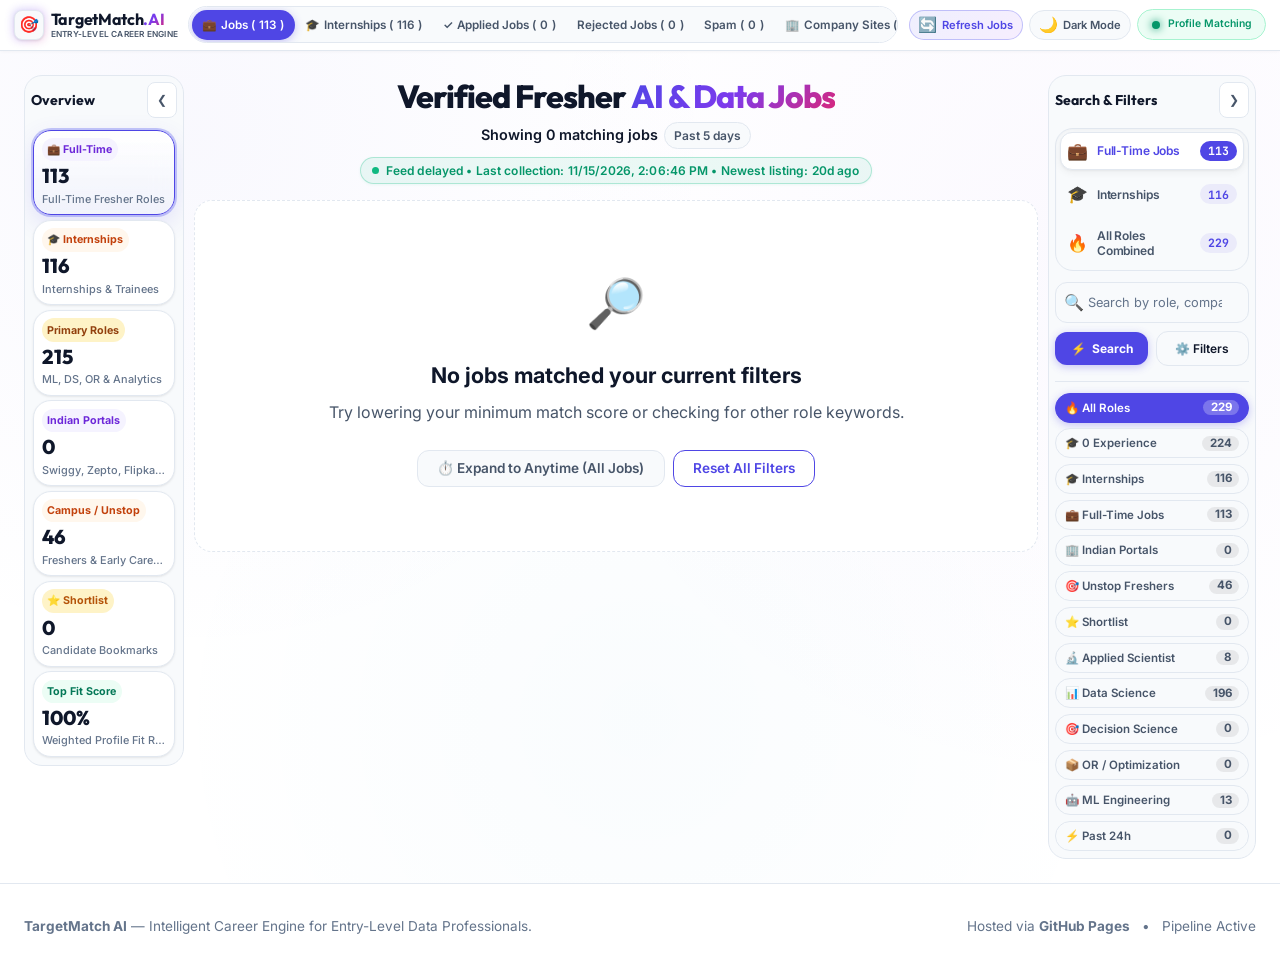
==== docs/index.html @ a5a7cb71 "fix: remove RSS search results masquerading as jobs" ====
<!DOCTYPE html>
<html lang="en">
<head>
  <meta charset="UTF-8">
  <meta name="viewport" content="width=device-width, initial-scale=1.0">
  <title>TargetMatch AI | Entry-Level Job Matching Engine</title>
  <meta name="description" content="Precision entry-level job matching and priority scoring system for Applied ML, Data Science, Decision Science, OR Optimization, and Forecasting roles.">
  <link rel="preconnect" href="https://fonts.googleapis.com">
  <link rel="preconnect" href="https://fonts.gstatic.com" crossorigin>
  <link href="https://fonts.googleapis.com/css2?family=Inter:wght@300;400;500;600;700&family=Outfit:wght@400;500;600;700;800&family=JetBrains+Mono:wght@400;500&display=swap" rel="stylesheet">
  <link rel="stylesheet" href="styles.css?v=20261105_largerheader1">
  <script>
    (function() {
      try {
        if (localStorage.getItem('targetmatch_filters_sidebar_collapsed') === 'true') {
          document.documentElement.classList.add('filters-sidebar-collapsed');
        }
        var savedTheme = localStorage.getItem('targetmatch_theme') || 'light';
        document.documentElement.setAttribute('data-theme', savedTheme);
        if (localStorage.getItem('targetmatch_sidebar_collapsed') === 'true') {
          document.documentElement.classList.add('stats-sidebar-collapsed');
        }
      } catch (e) {}
    })();
  </script>
</head>
<body>

  <!-- Navigation Bar -->
  <header class="navbar" id="navbar">
    <div class="nav-container">
      <div class="brand">
        <div class="brand-logo">
          <span class="logo-icon">🎯</span>
          <div class="logo-pulse"></div>
        </div>
        <div class="brand-text">
          <span class="brand-title">TargetMatch<span class="brand-accent">.AI</span></span>
          <span class="brand-badge">Entry-Level Career Engine</span>
        </div>
      </div>

      <nav class="nav-tabs" id="nav-tabs" aria-label="Main Navigation">
        <button class="nav-tab active" data-tab="jobs" id="tab-btn-jobs">
          <span class="tab-icon">💼</span> Jobs (<span id="nav-job-count">0</span>)
        </button>
        <button class="nav-tab" data-tab="internships" id="tab-btn-internships">
          <span class="tab-icon">🎓</span> Internships (<span id="nav-intern-count">0</span>)
        </button>
        <button class="nav-tab" data-tab="applied" id="tab-btn-applied">
          <span class="tab-icon">✓</span> Applied Jobs (<span id="nav-applied-count">0</span>)
        </button>
        <button class="nav-tab" data-tab="rejected" id="tab-btn-rejected">
          Rejected Jobs (<span id="nav-rejected-count">0</span>)
        </button>
        <button class="nav-tab" data-tab="spam" id="tab-btn-spam">
          Spam (<span id="nav-spam-count">0</span>)
        </button>
        <button class="nav-tab" data-tab="company-sites" id="tab-btn-company-sites">
          <span class="tab-icon">🏢</span> Company Sites (<span id="nav-company-sites-count">0</span>)
        </button>
        <button class="nav-tab" data-tab="strategy" id="tab-btn-strategy">
          <span class="tab-icon">🗺️</span> 9-Tier Strategy
        </button>
        <button class="nav-tab" data-tab="skills" id="tab-btn-skills">
          <span class="tab-icon">⚡</span> Skill Matrix
        </button>
        <button class="nav-tab" data-tab="tester" id="tab-btn-tester">
          <span class="tab-icon">🧪</span> Live Job Scorer
        </button>
        <button class="nav-tab" data-tab="linkedin" id="tab-btn-linkedin">
          <span class="tab-icon">📥</span> LinkedIn Post Fetcher
        </button>
        <button class="nav-tab" data-tab="channels" id="tab-btn-channels">
          <span class="tab-icon">🌐</span> Career Channels
        </button>
      </nav>

      <div class="nav-actions">
        <button class="btn-nav-refresh" id="nav-refresh-btn" title="Instantly scan all live ATS boards and published feeds right now.">
          <span class="refresh-spinner" id="nav-refresh-icon">🔄</span>
          <span id="nav-refresh-label">Refresh Jobs</span>
        </button>
        <button class="theme-toggle-btn" id="theme-toggle-btn" title="Toggle Light / Dark Background" aria-label="Toggle theme">
          <span class="theme-icon-indicator" id="theme-icon-indicator">🌙</span>
          <span class="theme-mode-text" id="theme-mode-text">Dark Mode</span>
        </button>
        <div class="system-status" title="See each job for its analysis method">
          <span class="status-dot"></span>
          <span class="status-text">Profile Matching</span>
        </div>
      </div>
    </div>
  </header>

  <!-- Main Content Container -->
  <div class="dashboard-layout" id="dashboard-layout">
    <aside class="stats-sidebar" id="stats-sidebar" aria-label="Job overview and quick filters">
      <div class="stats-sidebar-header">
        <span class="stats-sidebar-heading">Overview</span>
        <button type="button" class="stats-sidebar-toggle" id="stats-sidebar-toggle" aria-expanded="true" aria-controls="stats-grid" aria-label="Collapse overview sidebar" title="Collapse overview sidebar">
          <span class="stats-sidebar-toggle-icon" aria-hidden="true">&#10094;</span>
          <span class="stats-sidebar-toggle-text">Collapse</span>
        </button>
      </div>
      <!-- Interactive Stats Deck -->
      <div class="stats-grid interactive-stats" id="stats-grid">
        <button type="button" class="stat-card clickable active-stat" id="stat-full-jobs" data-stat-filter="full-jobs" title="Click to filter Full-Time Jobs (Internships separated)" aria-label="Click to filter Full-Time Jobs (Internships separated)">
          <div class="stat-header">
            <span class="stat-badge badge-portal">💼 Full-Time</span>
            <span class="stat-icon">💼</span>
          </div>
          <div class="stat-value" id="stat-full-jobs-val">0</div>
          <div class="stat-label">Full-Time Fresher Roles</div>
          <span class="stat-action-hint">Click to isolate</span>
        </button>

        <button type="button" class="stat-card clickable" id="stat-internships" data-stat-filter="internships" title="Click to filter Internships &amp; Traineeships" aria-label="Click to filter Internships &amp; Traineeships">
          <div class="stat-header">
            <span class="stat-badge badge-unstop">🎓 Internships</span>
            <span class="stat-icon">🎓</span>
          </div>
          <div class="stat-value" id="stat-internships-val">0</div>
          <div class="stat-label">Internships &amp; Trainees</div>
          <span class="stat-action-hint">Click to isolate</span>
        </button>

        <button type="button" class="stat-card clickable" id="stat-primary" data-stat-filter="primary" title="Click to filter by Primary Roles (Tiers 1–7)" aria-label="Click to filter by Primary Roles (Tiers 1–7)">
          <div class="stat-header">
            <span class="stat-badge badge-primary">Primary Roles</span>
            <span class="stat-icon">🥇</span>
          </div>
          <div class="stat-value" id="stat-primary-val">0</div>
          <div class="stat-label">ML, DS, OR &amp; Analytics</div>
          <span class="stat-action-hint">Click to filter</span>
        </button>

        <button type="button" class="stat-card clickable" id="stat-portals" data-stat-filter="source-company" title="Click to filter by Indian Company Direct Career Sites" aria-label="Click to filter by Indian Company Direct Career Sites">
          <div class="stat-header">
            <span class="stat-badge badge-portal">Indian Portals</span>
            <span class="stat-icon">🏢</span>
          </div>
          <div class="stat-value" id="stat-portals-val">0</div>
          <div class="stat-label">Swiggy, Zepto, Flipkart &amp; ATS</div>
          <span class="stat-action-hint">Click to filter</span>
        </button>

        <button type="button" class="stat-card clickable" id="stat-unstop" data-stat-filter="source-unstop" title="Click to filter by Unstop Campus &amp; Fresher Openings" aria-label="Click to filter by Unstop Campus &amp; Fresher Openings">
          <div class="stat-header">
            <span class="stat-badge badge-unstop">Campus / Unstop</span>
            <span class="stat-icon">🎯</span>
          </div>
          <div class="stat-value" id="stat-unstop-val">0</div>
          <div class="stat-label">Freshers &amp; Early Careers</div>
          <span class="stat-action-hint">Click to filter</span>
        </button>

        <button type="button" class="stat-card clickable" id="stat-saved" data-stat-filter="saved" title="Click to view your bookmarked job shortlist" aria-label="Click to view your bookmarked job shortlist">
          <div class="stat-header">
            <span class="stat-badge badge-saved">⭐ Shortlist</span>
            <span class="stat-icon">⭐</span>
          </div>
          <div class="stat-value" id="stat-saved-val">0</div>
          <div class="stat-label">Candidate Bookmarks</div>
          <span class="stat-action-hint">Click to view</span>
        </button>

        <button type="button" class="stat-card clickable" id="stat-score" data-stat-filter="score" title="Click to sort by Highest Match Score" aria-label="Click to sort by Highest Match Score">
          <div class="stat-header">
            <span class="stat-badge badge-highlight">Top Fit Score</span>
            <span class="stat-icon">⚡</span>
          </div>
          <div class="stat-value" id="stat-avg-score-val">0%</div>
          <div class="stat-label">Weighted Profile Fit Rate</div>
          <span class="stat-action-hint">Click to sort</span>
        </button>
      </div>
    </aside>
  <main class="main-content">

    <!-- Hero Section -->
    <section class="hero-section">
      <h1 class="hero-title">
        Verified Fresher <span class="gradient-text">AI &amp; Data Jobs</span>
      </h1>
      <div class="search-results-banner hero-results-summary" id="search-results-banner" aria-live="polite" aria-atomic="true">
        <div class="banner-headline-row">
          <h2 class="banner-headline" id="banner-headline"><span class="results-count" id="results-count">Showing 0 matching jobs</span><span id="banner-job-count" hidden>0</span></h2>
          <span class="banner-pill" id="banner-scope-pill">Past 5 days</span>
        </div>
        <p class="banner-caption" id="banner-caption" hidden></p>
      </div>
      <div class="hero-feed-status">
        <div class="auto-sync-badge results-sync-badge" title="Checks published feeds every 30 seconds. Refresh Jobs requests collection when the backend is available.">
          <span class="sync-pulse-dot live-active-pulse"></span>
          <span class="sync-badge-text">Checking feed freshness…</span>
        </div>
      </div>
    </section>

    <!-- TAB 1: Matched Jobs Board -->
    <section class="tab-content active" id="view-jobs">
      <!-- Results Info -->
      <div class="results-header">
        <div class="results-meta-left">
          <span class="active-filter-indicator" id="active-filter-indicator"></span>
        </div>

      </div>

      <!-- Jobs Grid -->
      <div class="jobs-grid" id="jobs-grid">
        <!-- Rendered via JS -->
      </div>
      
      <!-- Pagination Controls ("Many Pages") -->
      <div class="pagination-container" id="pagination-container" style="display:none;">
        <div class="pagination-info" id="pagination-info">Showing 1–8 of 24 jobs (Page 1 of 3)</div>
        <div class="pagination-buttons" id="pagination-buttons">
          <!-- Rendered via JS -->
        </div>
        <div class="pagination-size">
          <label for="page-size-select">Per page:</label>
          <select id="page-size-select">
            <option value="6">6 jobs</option>
            <option value="8">8 jobs</option>
            <option value="12">12 jobs</option>
            <option value="24" selected>24 jobs</option>
          </select>
        </div>
      </div>

      <!-- Empty State -->
      <div class="empty-state" id="empty-state" style="display:none;">
        <span class="empty-icon">🔎</span>
        <h3 id="empty-state-title">No jobs matched your current filters</h3>
        <p id="empty-state-desc">Try clearing your search query or expanding the time window.</p>
        <div class="empty-state-actions" style="display: flex; gap: 0.5rem; justify-content: center; flex-wrap: wrap; margin-top: 1rem;">
          <button class="btn btn-primary" id="empty-clear-search-btn" style="display:none;">✕ Clear Search Keyword</button>
          <button class="btn btn-secondary" id="empty-expand-freshness-btn">⏱️ Expand to Anytime (All Jobs)</button>
          <button class="btn btn-outline" id="reset-filters-btn">Reset All Filters</button>
        </div>
      </div>
    </section>

        <!-- TAB: Individual Company Sites & Direct ATS Portals -->
    <section class="tab-content" id="view-company-sites">
      <div class="section-card">
        <div class="section-header">
          <div>
            <div class="hero-badge" style="margin-bottom: 0.5rem; display: inline-flex;">
              <span>🏢 Direct ATS &amp; Company Career Sites</span>
            </div>
            <h2 class="section-title">Matching Jobs on Company Sites</h2>
            <p class="section-desc">
              Specific data, AI, research and analytics openings matching your fresher profile. Each application link opens the individual employer job listing. Only matching requisitions are shown; unavailable feeds may return no results.
            </p>
          </div>
        </div>

        <!-- Company Sites Filter & Search Bar -->
        <div class="company-sites-toolbar">
          <div class="company-search-box">
            <span class="search-icon">🔍</span>
            <input type="text" id="company-sites-search-input" placeholder="Search direct company openings by company name, role, or skills (e.g. Swiggy, Python, APM, Zepto)...">
          </div>
          <div class="company-ecosystem-chips">
            <span class="ecosystem-label">Filter Ecosystem:</span>
            <button type="button" class="company-filter-chip active" data-ecosystem="all">🌐 All Company Sites (<span id="chip-company-all-count">0</span>)</button>
            <button type="button" class="company-filter-chip" data-ecosystem="unicorns">🦄 Unicorns &amp; Consumer Tech</button>
            <button type="button" class="company-filter-chip" data-ecosystem="fintech">💳 Fintech &amp; Banking</button>
            <button type="button" class="company-filter-chip" data-ecosystem="ai">🤖 AI &amp; Deep Tech Labs</button>
            <button type="button" class="company-filter-chip" data-ecosystem="consulting">📊 Analytics &amp; Consulting</button>
          </div>
        </div>

        <!-- Live Direct Company Openings Grid -->
        <div class="company-sites-section-title">
          <h3>⚡ Live Fresher Roles on Direct Company Sites (<span id="company-sites-live-count">0</span> Active)</h3>
          <span class="section-subtitle">Employer job listings from the latest feed sync (Greenhouse, Lever, Ashby and SmartRecruiters)</span>
        </div>
        <div class="jobs-grid" id="company-sites-grid">
          <!-- Dynamically populated by renderCompanySites() in app.js -->
        </div>

      </div>
    </section>

    <section class="tab-content" id="view-applied">
      <div class="section-card">
        <div class="section-header"><div>
          <h2 class="section-title">Applied Jobs</h2>
          <p class="section-desc">Keep track of jobs you have already applied for. These roles are hidden from your available jobs and stay here even after they leave the live feed.</p>
          <p class="applied-storage-note">Saved in this browser on this device.</p>
        </div></div>
        <div class="applied-jobs-toolbar">
          <label for="applied-jobs-search">Search applied jobs</label>
          <input type="search" id="applied-jobs-search" placeholder="Job title, company or location" autocomplete="off">
          <span id="applied-jobs-count" role="status" aria-live="polite">0 applied jobs</span>
        </div>
        <div class="jobs-grid" id="applied-jobs-grid"></div>
      </div>
    </section>

    <section class="tab-content" id="view-rejected">
      <div class="section-card">
        <div class="section-header"><div>
          <h2 class="section-title">Rejected Jobs</h2>
          <p class="section-desc">Jobs you reject stay hidden from your available jobs, even after a feed refresh. Move them back anytime.</p>
          <p class="applied-storage-note">Saved in this browser on this device.</p>
        </div></div>
        <div class="applied-jobs-toolbar">
          <label for="rejected-jobs-search">Search rejected jobs</label>
          <input type="search" id="rejected-jobs-search" placeholder="Job title, company or location" autocomplete="off">
          <span id="rejected-jobs-count" role="status" aria-live="polite">0 rejected jobs</span>
        </div>
        <div class="jobs-grid" id="rejected-jobs-grid"></div>
      </div>
    </section>

    <section class="tab-content" id="view-spam">
      <div class="section-card">
        <div class="section-header"><div>
          <h2 class="section-title">Spam</h2>
          <p class="section-desc">Flagged jobs stay here for 24 hours, then are removed automatically. They remain blocked from your feed unless you restore them before then.</p>
          <p class="applied-storage-note">Saved only in this browser on this device; this does not report the job to its publisher.</p>
        </div></div>
        <div class="applied-jobs-toolbar">
          <label for="spam-jobs-search">Search spam jobs</label>
          <input type="search" id="spam-jobs-search" placeholder="Job title, company or location" autocomplete="off">
          <span id="spam-jobs-count" role="status" aria-live="polite">0 flagged jobs</span>
        </div>
        <div class="jobs-grid" id="spam-jobs-grid"></div>
      </div>
    </section>

    <!-- TAB 2: 9-Tier Strategy & Role Mapping -->
    <section class="tab-content" id="view-strategy">
      <div class="section-card">
        <div class="section-header">
          <div>
            <h2 class="section-title">9-Tier Role Mapping & Application Strategy</h2>
            <p class="section-desc">Your curated career strategy for targeting entry-level positions across high-impact data domains.</p>
          </div>
        </div>

        <div class="strategy-table-container">
          <table class="strategy-table">
            <thead>
              <tr>
                <th>Tier</th>
                <th>Priority</th>
                <th>Role Category</th>
                <th>Target Roles (Entry-Level)</th>
                <th>Core Competencies</th>
                <th>Weight</th>
              </tr>
            </thead>
            <tbody id="strategy-table-body">
              <!-- Dynamically Populated -->
            </tbody>
          </table>
        </div>

        <div class="strategy-guidelines">
          <div class="guideline-card">
            <span class="guideline-icon">🛡️</span>
            <h4>Strict Fresher (0–1 Yr) Gate</h4>
            <p>Titles containing <code>senior</code>, <code>staff</code>, <code>lead</code>, <code>director</code>, <code>principal</code>, or requiring &ge;2 years experience are rejected immediately.</p>
          </div>
          <div class="guideline-card">
            <span class="guideline-icon">🌐</span>
            <h4>Multi-Platform Postings</h4>
            <p>Ingests and verifies fresher job postings directly from LinkedIn, Naukri, Indeed, and top-tier direct ATS platforms.</p>
          </div>
          <div class="guideline-card">
            <span class="guideline-icon">🎯</span>
            <h4>Composite Scoring Formula</h4>
            <p><code>Final Score = 40% Skills + 35% Role Priority + 15% Entry Seniority + 10% Location + Fresher Bonus</code></p>
          </div>
          <div class="guideline-card">
            <span class="guideline-icon">📍</span>
            <h4>Location Preference</h4>
            <p>Prioritizes India tech hubs (Bangalore, Hyderabad, Gurgaon, Pune, Kolkata, Mumbai) and Remote India positions.</p>
          </div>
        </div>
      </div>
    </section>

    <!-- TAB 3: Skill Matrix Inspector -->
    <section class="tab-content" id="view-skills">
      <div class="section-card">
        <div class="section-header">
          <div>
            <h2 class="section-title">Candidate Skill Matrix & Proficiency Weights</h2>
            <p class="section-desc">Profile skills and weights defined in <code>profile.json</code> used to calculate job alignment.</p>
          </div>
        </div>

        <div class="skills-category-grid" id="skills-category-grid">
          <!-- Dynamically Populated from profile.json -->
        </div>
      </div>
    </section>

    <!-- TAB 4: Live Job Scorer / Tester -->
    <section class="tab-content" id="view-tester">
      <div class="section-card">
        <div class="section-header">
          <div>
            <h2 class="section-title">Interactive Job Match Simulator</h2>
            <p class="section-desc">Paste any job title, role category, and skills to test the client-side scoring engine in real time.</p>
          </div>
        </div>

        <div class="tester-layout">
          <form class="tester-form" id="tester-form">
            <div class="form-row">
              <div class="form-group">
                <label for="test-title">Job Title <span class="req">*</span></label>
                <input type="text" id="test-title" placeholder="e.g. Junior Applied Scientist" required>
              </div>
              <div class="form-group">
                <label for="test-company">Company</label>
                <input type="text" id="test-company" placeholder="e.g. Innovate AI" value="Innovate AI">
              </div>
            </div>

            <div class="form-row">
              <div class="form-group">
                <label for="test-category">Role Category</label>
                <select id="test-category">
                  <option value="Applied Scientist / ML Research">Tier 1: Applied Scientist / ML Research (Primary)</option>
                  <option value="Data Science">Tier 2: Data Science (Primary)</option>
                  <option value="Decision Science">Tier 3: Decision Science (Primary)</option>
                  <option value="OR / Optimization">Tier 4: OR / Optimization (Primary)</option>
                  <option value="Product">Tier 5: Product (Management) (Primary)</option>
                  <option value="Strategy / Programs">Tier 6: Strategy (Management) (Primary)</option>
                  <option value="Forecasting">Tier 7: Forecasting (Primary)</option>
                  <option value="ML Engineering">Tier 8: ML Engineering (Secondary)</option>
                  <option value="Data Engineering Adjacent">Tier 9: Data Engineering Adjacent (Optional)</option>
                  <option value="Software Engineering">Other: Software Engineering (Out of scope)</option>
                </select>
              </div>

              <div class="form-group">
                <label for="test-seniority">Seniority / Level</label>
                <select id="test-seniority">
                  <option value="junior">Junior (Entry-Level)</option>
                  <option value="fresher">Fresher / Graduate</option>
                  <option value="intern">Intern / Internship</option>
                  <option value="associate">Associate</option>
                  <option value="mid">Mid-Level</option>
                  <option value="senior">Senior (Exclusion Test)</option>
                  <option value="lead">Lead / Staff (Exclusion Test)</option>
                </select>
              </div>
            </div>

            <div class="form-row">
              <div class="form-group">
                <label for="test-exp">Years of Experience Required</label>
                <input type="number" id="test-exp" value="0" min="0" max="10">
              </div>
              <div class="form-group">
                <label for="test-location">Location</label>
                <input type="text" id="test-location" value="Bangalore" placeholder="e.g. Bangalore, Hyderabad, Remote">
              </div>
            </div>

            <div class="form-group">
              <label for="test-skills">Required Skills (Comma separated)</label>
              <input type="text" id="test-skills" value="python, pytorch, machine_learning, deep_learning" placeholder="e.g. python, sql, linear_programming, forecasting">
              <span class="form-hint">Tip: Use skill aliases like machine_learning, linear_programming, time_series, sql, ab_testing</span>
            </div>

            <div class="form-actions">
              <button type="submit" class="btn btn-primary" id="btn-run-test">
                <span>⚡ Run Live Evaluation</span>
              </button>
              <button type="button" class="btn btn-secondary" id="btn-load-preset">
                <span>🔄 Load Sample Presets</span>
              </button>
            </div>
          </form>

          <!-- Evaluation Result Card -->
          <div class="tester-result-panel" id="tester-result-panel">
            <div class="result-placeholder" id="result-placeholder">
              <span class="placeholder-icon">📊</span>
              <h4>Evaluation Ready</h4>
              <p>Fill out the form and click "Run Live Evaluation" to preview matching score, tier classification, and rejection triggers.</p>
            </div>

            <div class="result-card" id="result-card" style="display:none;">
              <div class="result-header">
                <span class="result-status-pill" id="result-status-pill">ACCEPTED</span>
                <span class="result-tier-badge" id="result-tier-badge">🥇 Tier 1</span>
              </div>
              <div class="result-score-block">
                <div class="score-circle">
                  <span class="score-num" id="result-score-num">0%</span>
                  <span class="score-tag">Match Score</span>
                </div>
                <div class="score-breakdown">
                  <div class="breakdown-item">
                    <span>Role Fit Weight:</span>
                    <strong id="result-role-weight">-</strong>
                  </div>
                  <div class="breakdown-item">
                    <span>Skill Match Rate:</span>
                    <strong id="result-skill-rate">-</strong>
                  </div>
                  <div class="breakdown-item">
                    <span>Seniority Filter:</span>
                    <strong id="result-seniority-status">Passed</strong>
                  </div>
                </div>
              </div>
              <div class="result-details" id="result-details">
                <!-- Injected via JS -->
              </div>
            </div>
          </div>
        </div>
      </div>
    </section>

    <!-- TAB 5: LinkedIn Post Fetcher & Evaluator -->
    <section class="tab-content" id="view-linkedin">
      <div class="section-card">
        <div class="section-header">
          <div>
            <div class="hero-badge" style="margin-bottom: 0.5rem; display: inline-flex;">
              <span>👤 Individual Post Harvester</span>
            </div>
            <h2 class="section-title">Fetch Jobs Posted by Individuals in Public Messages</h2>
            <p class="section-desc">
              Directly fetch, parse, and evaluate informal hiring announcements published by individuals (hiring managers, founders, tech leads) in public LinkedIn feed messages.
              Checks strict fresher seniority gates (&le; 1 year exp), calculates multi-tier match score, and generates a personalized cold recruiter outreach pitch.
            </p>
          </div>
        </div>

        <!-- 1. Direct Public Post URL Fetcher Banner -->
        <div class="url-fetcher-banner">
          <div class="url-fetcher-header">
            <span class="url-fetcher-icon">🌐</span>
            <div>
              <h3 class="url-fetcher-title">Fetch Directly from Public LinkedIn Post URL</h3>
              <p class="url-fetcher-desc">
                Paste the web address of any public LinkedIn post or feed update. The engine automatically fetches and extracts the message content, hiring manager, company, and contact email.
              </p>
            </div>
          </div>
          <div class="url-fetcher-input-row">
            <input type="url" id="linkedin-fetch-url-input" placeholder="e.g. Paste any live LinkedIn post URL or search link (or paste message text below)..." class="fetch-input">
            <button type="button" class="btn btn-primary" id="btn-fetch-post-url">
              <span id="fetch-btn-label">⚡ Fetch & Parse Public Post</span>
            </button>
          </div>
          <div class="url-fetcher-hints">
            <span class="hint-label">Supported Links:</span>
            <code>linkedin.com/posts/...</code>
            <code>linkedin.com/search/results/content/...</code>
            <code>linkedin.com/feed/update/...</code>
            <code>linkedin.com/pulse/...</code>
            <div style="margin-top:0.4rem; color:var(--text-muted); font-size:0.78rem;">
              💡 <strong>Pro-Tip to avoid "Invalid post link" 404s:</strong> LinkedIn throws 404s on expired activity IDs or deleted posts. Click any <strong>Live Public Search Chip</strong> below to open active individual posts from the past 24 hours, or paste the message text directly into the form!
            </div>
          </div>
        </div>

        <!-- 2. Live Public Search Discovery Bar -->
        <div class="live-search-discovery-box">
          <div class="discovery-header">
            <span class="discovery-icon">🔍</span>
            <div>
              <strong>Discover Live Public Posts by Individuals (Past 24 Hours):</strong>
              <span class="discovery-sub">Click any pre-filtered Boolean query below to view real-time hiring posts from individuals directly on LinkedIn:</span>
            </div>
          </div>
          <div class="discovery-chips">
            <a href="https://www.linkedin.com/search/results/content/?keywords=%22hiring%22%20(%22data%20scientist%22%20OR%20%22data%20science%22)%20(%22fresher%22%20OR%20%220-1%22)%20(Bangalore%20OR%20Bengaluru)&origin=GLOBAL_SEARCH_HEADER&sortBy=%22date_posted%22" target="_blank" rel="noopener noreferrer" class="discovery-chip">
              <span>📊 Fresher Data Science Posts ↗</span>
            </a>
            <a href="https://www.linkedin.com/search/results/content/?keywords=%22hiring%22%20(%22associate%20product%20manager%22%20OR%20%22APM%22)%20(%22fresher%22%20OR%20%220-1%22)%20(Bangalore%20OR%20Bengaluru)&origin=GLOBAL_SEARCH_HEADER&sortBy=%22date_posted%22" target="_blank" rel="noopener noreferrer" class="discovery-chip">
              <span>🚀 APM / Product Fresher Posts ↗</span>
            </a>
            <a href="https://www.linkedin.com/search/results/content/?keywords=%22hiring%22%20(%22operations%20research%22%20OR%20%22optimization%22)%20(%22trainee%22%20OR%20%22fresher%22)&origin=GLOBAL_SEARCH_HEADER&sortBy=%22date_posted%22" target="_blank" rel="noopener noreferrer" class="discovery-chip">
              <span>⚙️ OR & Optimization Posts ↗</span>
            </a>
            <a href="https://www.linkedin.com/search/results/content/?keywords=%22hiring%22%20(%22applied%20scientist%22%20OR%20%22applied%20ml%22)%20(%22intern%22%20OR%20%22fresher%22)&origin=GLOBAL_SEARCH_HEADER&sortBy=%22date_posted%22" target="_blank" rel="noopener noreferrer" class="discovery-chip">
              <span>🤖 Applied ML Research Posts ↗</span>
            </a>
            <a href="https://www.linkedin.com/search/results/content/?keywords=%22hiring%22%20(%22forecasting%22%20OR%20%22time%20series%22)%20(%22analyst%22%20OR%20%22fresher%22)&origin=GLOBAL_SEARCH_HEADER&sortBy=%22date_posted%22" target="_blank" rel="noopener noreferrer" class="discovery-chip">
              <span>📈 Demand Forecasting Posts ↗</span>
            </a>
            <a href="https://www.linkedin.com/search/results/content/?keywords=%22hiring%22%20(%22decision%20scientist%22%20OR%20%22decision%20science%22)%20(%22fresher%22%20OR%20%22associate%22)&origin=GLOBAL_SEARCH_HEADER&sortBy=%22date_posted%22" target="_blank" rel="noopener noreferrer" class="discovery-chip">
              <span>🎯 Decision Science Posts ↗</span>
            </a>
          </div>
        </div>

        <!-- 3. Sample Presets Toolbar -->
        <div class="presets-container">
          <span class="presets-label">⚡ Load Individual Public Posts (1-Click Presets):</span>
          <div class="presets-buttons">
            <button type="button" class="preset-btn" data-preset="swiggy">🍕 Swiggy APM (Priya Sharma)</button>
            <button type="button" class="preset-btn" data-preset="flipkart">🛒 Flipkart ML (Dr. Sumanth Rao)</button>
            <button type="button" class="preset-btn" data-preset="razorpay">💳 Razorpay BizOps (Arjun Mehta)</button>
            <button type="button" class="preset-btn" data-preset="phonepe">📱 PhonePe DS (Ananya Sen)</button>
            <button type="button" class="preset-btn" data-preset="ifi">🎬 IFI Data Scientist (17h ago)</button>
            <button type="button" class="preset-btn" data-preset="groww">📈 Groww APM (Aakash Gupta)</button>
            <button type="button" class="preset-btn" data-preset="cred">💎 CRED Decision Science (Tanvi Agarwal)</button>
            <button type="button" class="preset-btn" data-preset="delhivery">📦 Delhivery OR (Kunal Singhal)</button>
            <button type="button" class="preset-btn" data-preset="zepto">⚡ Zepto Forecasting (Rohan Deshmukh)</button>
            <button type="button" class="preset-btn" data-preset="meesho">🛍️ Meesho DS (Vikramaditya Iyer)</button>
            <button type="button" class="preset-btn" data-preset="inmobi">🎯 InMobi Optimization (Neha Bansal)</button>
            <button type="button" class="preset-btn" data-preset="postman">🚀 Postman ML Engineer (Rajesh Menon)</button>
            <button type="button" class="preset-btn" data-preset="sarvam">🤖 Sarvam AI ML (Vivek Raghavan)</button>
          </div>
        </div>

        <div class="linkedin-fetcher-layout">
          <!-- Left: Input Form -->
          <div class="fetcher-card-box">
            <h3 class="panel-subtitle">📝 Raw LinkedIn Post Details</h3>
            
            <div class="form-group" style="margin-bottom: 1rem;">
              <label for="linkedin-post-input">Post Content / Text <span class="req">*</span></label>
              <textarea id="linkedin-post-input" rows="8" placeholder="Paste full LinkedIn post text here (e.g. 'We are hiring an Associate Product Manager at Swiggy in Bengaluru. Freshers welcome with SQL & analytics. Shoot a DM or email apm-hiring@swiggy.in...')..."></textarea>
            </div>

            <div class="form-row">
              <div class="form-group">
                <label for="linkedin-author-input">Post Author / Hiring Manager</label>
                <input type="text" id="linkedin-author-input" placeholder="e.g. Priya Sharma (Principal PM @ Swiggy)">
              </div>
              <div class="form-group">
                <label for="linkedin-url-input">LinkedIn Post URL</label>
                <input type="url" id="linkedin-url-input" placeholder="https://www.linkedin.com/posts/...">
              </div>
            </div>

            <div class="fetcher-actions">
              <button class="btn btn-primary" id="linkedin-parse-btn">
                <span>⚡ Parse & Evaluate Post</span>
              </button>
              <button class="btn btn-secondary" id="linkedin-clear-btn">
                <span>✕ Clear</span>
              </button>
            </div>
          </div>

          <!-- Right: Evaluation & Cold Pitch Panel -->
          <div class="fetcher-card-box evaluation-box" id="linkedin-eval-card">
            <div id="linkedin-eval-empty" class="eval-empty-state">
              <div class="eval-empty-icon">🎯</div>
              <h4>No Post Evaluated Yet</h4>
              <p>Paste a LinkedIn post or click one of the presets above, then click <strong>"Parse & Evaluate Post"</strong> to extract seniority, skills, tier match, and generate cold recruiter outreach message.</p>
            </div>

            <div id="linkedin-eval-result" style="display: none;">
              <div class="eval-header">
                <div>
                  <span class="job-tier-badge" id="eval-tier-badge">🥇 Tier 1 • Applied Scientist / ML</span>
                  <h3 class="eval-title" id="eval-job-title">Role Title</h3>
                  <div class="job-company-loc" style="margin-top: 0.25rem;">
                    <span class="job-company" id="eval-company">Company</span>
                    <span>•</span>
                    <span class="job-location" id="eval-location">📍 Location</span>
                  </div>
                </div>
                <div class="score-badge-circle" id="eval-score-circle">
                  <span class="score-badge-val" id="eval-score-val">95%</span>
                  <span class="score-badge-label">FIT</span>
                </div>
              </div>

              <!-- Metadata pills -->
              <div class="eval-meta-grid">
                <div class="eval-meta-item">
                  <span class="eval-meta-label">Seniority / Gate:</span>
                  <span class="eval-meta-val" id="eval-fresher-status">✓ Fresher (0-1 Yr) Eligible</span>
                </div>
                <div class="eval-meta-item">
                  <span class="eval-meta-label">Category:</span>
                  <span class="eval-meta-val" id="eval-category">-</span>
                </div>
                <div class="eval-meta-item">
                  <span class="eval-meta-label">Priority:</span>
                  <span class="eval-meta-val" id="eval-priority">Primary</span>
                </div>
                <div class="eval-meta-item">
                  <span class="eval-meta-label">Recruiter Contact:</span>
                  <span class="eval-meta-val" id="eval-contact">-</span>
                </div>
              </div>

              <div class="eval-skills-block">
                <div class="eval-skills-label">Extracted Skills (Matched):</div>
                <div class="skills-tags" id="eval-skills-tags"></div>
              </div>

              <div class="eval-skills-block" id="eval-skills-gaps-block" style="margin-top:0.6rem;">
                <div class="eval-skills-label" style="color:#b45309;">⚡ Semantic Skill Gaps:</div>
                <div class="skills-tags" id="eval-skills-gaps-tags"></div>
              </div>

              <div class="gap-bridge-box" id="eval-gap-bridge-box" style="margin-top:0.75rem; display:none;">
                <strong class="gap-box-title">🛠️ Actionable 1–2 Day Bridge Project:</strong>
                <p id="eval-gap-bridge-text" class="gap-box-desc"></p>
              </div>

              <div class="outreach-box-container">
                <div class="outreach-box-header">
                  <span class="outreach-title">💬 Generated Cold Outreach Pitch (LinkedIn DM / InMail)</span>
                  <button class="btn btn-outline btn-sm" id="linkedin-copy-dm-btn">
                    <span>📋 Copy Pitch</span>
                  </button>
                </div>
                <textarea id="eval-outreach-text" class="outreach-textarea" rows="5"></textarea>
              </div>

              <div class="eval-actions">
                <button class="btn btn-primary" id="linkedin-save-job-btn">
                  <span>📥 Save to My Matched Jobs</span>
                </button>
                <a href="#" target="_blank" rel="noopener noreferrer" class="btn btn-secondary" id="eval-view-post-link">
                  <span>💬 View Original Post ↗</span>
                </a>
              </div>
            </div>
          </div>
        </div>

        <!-- Curated Live Feed Section -->
        <div class="curated-feed-section">
          <div class="curated-feed-header">
            <div>
              <h3 class="section-title" style="font-size: 1.25rem;">Curated LinkedIn Feed Hiring Posts</h3>
              <p class="section-desc">Hand-verified informal hiring posts from top tech teams across Bengaluru, Gurgaon, and Hyderabad.</p>
            </div>
            <span class="badge-live-feed">⚡ Verified Fresh within 24h</span>
          </div>

          <div class="curated-feed-grid" id="curated-feed-grid">
            <!-- Injected via JS -->
          </div>
        </div>
      </div>
    </section>

  
    <!-- TAB 6: Multi-Platform Career Channels & Live Job Launchers -->
    <section class="tab-content" id="view-channels">
      <div class="section-card">
        <div class="section-header">
          <div>
            <div class="hero-badge" style="margin-bottom: 0.5rem; display: inline-flex;">
              <span>🌐 Multi-Platform Discovery Engine</span>
            </div>
            <h2 class="section-title">Job Search Channels &amp; Direct Career Portals</h2>
            <p class="section-desc">
              Directly query, browse, and launch live 0-year / pure fresher job searches across all premier Indian, startup, internship, data-specific, and remote career platforms.
            </p>
          </div>
        </div>

        <!-- Interactive Channel Query Customizer -->
        <div class="channel-query-deck">
          <div class="channel-query-header">
            <span class="channel-query-icon">⚡</span>
            <div>
              <strong>Target Role Query Launcher:</strong>
              <span class="channel-query-sub">Customize the role or company to update all 25+ platform launch links below simultaneously:</span>
            </div>
          </div>
          <div class="channel-query-inputs">
            <div class="channel-input-box">
              <label for="channel-role-input">Target Role Title:</label>
              <input type="text" id="channel-role-input" value="Data Scientist" placeholder="e.g. Applied Scientist, Data Scientist, Decision Scientist, APM...">
            </div>
            <div class="channel-input-box">
              <label for="channel-company-input">Target Company (Optional):</label>
              <input type="text" id="channel-company-input" placeholder="e.g. Swiggy, Razorpay, Flipkart, Fractal...">
            </div>
            <div class="channel-role-presets">
              <span class="preset-title">Quick Roles:</span>
              <button type="button" class="channel-preset-chip active" data-role="Data Scientist">📊 Data Scientist</button>
              <button type="button" class="channel-preset-chip" data-role="Applied Scientist">🔬 Applied Scientist</button>
              <button type="button" class="channel-preset-chip" data-role="Decision Scientist">🎯 Decision Scientist</button>
              <button type="button" class="channel-preset-chip" data-role="Operations Research">📦 OR / Optimization</button>
              <button type="button" class="channel-preset-chip" data-role="Associate Product Manager">🚀 APM</button>
              <button type="button" class="channel-preset-chip" data-role="Machine Learning Engineer">🤖 ML Engineer</button>
            </div>
          </div>
        </div>

        <!-- Categorized Channels Grid -->
        <div class="channels-grid">

          <!-- 1. General (India) -->
          <div class="channel-category-card">
            <div class="channel-cat-header">
              <span class="channel-cat-icon">🇮🇳</span>
              <div>
                <h3 class="channel-cat-title">General (India)</h3>
                <p class="channel-cat-desc">Top high-volume career networks across Indian tech hubs (Bengaluru, Hyderabad, Gurgaon, Pune, Mumbai).</p>
              </div>
            </div>
            <div class="channel-links-grid" id="cat-general-india">
              <a href="https://www.linkedin.com/jobs/search/?keywords=Data+Scientist&location=India&f_TPR=r86400&f_E=1%2C2" target="_blank" rel="noopener noreferrer" class="channel-chip" data-platform="linkedin">
                <span class="chip-brand">💼 LinkedIn India</span>
                <span class="chip-tag">Past 24h • 0-1 Yr</span>
              </a>
              <a href="https://www.naukri.com/data-scientist-jobs-in-india?experience=0" target="_blank" rel="noopener noreferrer" class="channel-chip" data-platform="naukri">
                <span class="chip-brand">🔷 Naukri</span>
                <span class="chip-tag">0 Years • Freshers</span>
              </a>
              <a href="https://in.indeed.com/jobs?q=Data+Scientist&l=India&fromage=1&explvl=entry_level" target="_blank" rel="noopener noreferrer" class="channel-chip" data-platform="indeed">
                <span class="chip-brand">🎯 Indeed India</span>
                <span class="chip-tag">Entry Level</span>
              </a>
              <a href="https://www.foundit.in/srp/results?query=Data+Scientist&locations=India&experience=0" target="_blank" rel="noopener noreferrer" class="channel-chip" data-platform="foundit">
                <span class="chip-brand">⚡ Foundit (ex-Monster)</span>
                <span class="chip-tag">0 Yrs Exp</span>
              </a>
              <a href="https://www.glassdoor.co.in/Job/india-data-scientist-jobs-SRCH_IL.0,5_IN115.htm?fromAge=1&seniorityType=entrylevel" target="_blank" rel="noopener noreferrer" class="channel-chip" data-platform="glassdoor">
                <span class="chip-brand">🚪 Glassdoor India</span>
                <span class="chip-tag">Verified Fresh</span>
              </a>
              <a href="https://www.shine.com/job-search/data-scientist-jobs-in-india?experience=0" target="_blank" rel="noopener noreferrer" class="channel-chip" data-platform="shine">
                <span class="chip-brand">✨ Shine</span>
                <span class="chip-tag">Freshers</span>
              </a>
              <a href="https://www.timesjobs.com/candidate/job-search.html?searchType=personalizedSearch&from=submit&txtKeywords=Data+Scientist&cboWorkExp1=0" target="_blank" rel="noopener noreferrer" class="channel-chip" data-platform="timesjobs">
                <span class="chip-brand">📰 TimesJobs</span>
                <span class="chip-tag">0 Yrs</span>
              </a>
            </div>
          </div>

          <!-- 2. Tech / Startup -->
          <div class="channel-category-card">
            <div class="channel-cat-header">
              <span class="channel-cat-icon">🚀</span>
              <div>
                <h3 class="channel-cat-title">Tech / Startup</h3>
                <p class="channel-cat-desc">Venture-backed startups, high-growth tech teams, and product engineering hubs.</p>
              </div>
            </div>
            <div class="channel-links-grid" id="cat-tech-startup">
              <a href="https://wellfound.com/jobs?role=Data+Scientist&location=India" target="_blank" rel="noopener noreferrer" class="channel-chip" data-platform="wellfound">
                <span class="chip-brand">✌️ Wellfound (AngelList)</span>
                <span class="chip-tag">Startups</span>
              </a>
              <a href="https://www.instahyre.com/jobs-search?search=Data+Scientist&experience=0" target="_blank" rel="noopener noreferrer" class="channel-chip" data-platform="instahyre">
                <span class="chip-brand">⚡ Instahyre</span>
                <span class="chip-tag">Top Tech</span>
              </a>
              <a href="https://cutshort.io/jobs?query=Data+Scientist&experience=0" target="_blank" rel="noopener noreferrer" class="channel-chip" data-platform="cutshort">
                <span class="chip-brand">✂️ Cutshort</span>
                <span class="chip-tag">0-1 Yr</span>
              </a>
              <a href="https://www.hirist.tech/search?keyword=Data+Scientist&exp=0-1" target="_blank" rel="noopener noreferrer" class="channel-chip" data-platform="hirist">
                <span class="chip-brand">💻 Hirist</span>
                <span class="chip-tag">Tech Jobs</span>
              </a>
              <a href="https://www.workatastartup.com/jobs?query=Data+Scientist" target="_blank" rel="noopener noreferrer" class="channel-chip" data-platform="ycombinator">
                <span class="chip-brand">🟧 Y Combinator Startups</span>
                <span class="chip-tag">YC Backed</span>
              </a>
            </div>
          </div>

          <!-- 3. Internships / Freshers -->
          <div class="channel-category-card">
            <div class="channel-cat-header">
              <span class="channel-cat-icon">🎓</span>
              <div>
                <h3 class="channel-cat-title">Internships / Freshers</h3>
                <p class="channel-cat-desc">Dedicated campus hiring, student trainee openings, and early-career starter programs.</p>
              </div>
            </div>
            <div class="channel-links-grid" id="cat-internships-freshers">
              <a href="https://internshala.com/internships/data-science-internship/" target="_blank" rel="noopener noreferrer" class="channel-chip" data-platform="internshala">
                <span class="chip-brand">🎓 Internshala</span>
                <span class="chip-tag">Student Interns</span>
              </a>
              <a href="https://unstop.com/internships?keyword=Data+Scientist" target="_blank" rel="noopener noreferrer" class="channel-chip" data-platform="unstop">
                <span class="chip-brand">🎯 Unstop</span>
                <span class="chip-tag">Campus &amp; Competitions</span>
              </a>
              <a href="https://www.letsintern.com/internships/data-science-internships" target="_blank" rel="noopener noreferrer" class="channel-chip" data-platform="letsintern">
                <span class="chip-brand">🌱 LetsIntern</span>
                <span class="chip-tag">Internships</span>
              </a>
              <a href="https://apna.co/jobs?q=Data+Scientist&experience=0" target="_blank" rel="noopener noreferrer" class="channel-chip" data-platform="apna">
                <span class="chip-brand">📱 Apna</span>
                <span class="chip-tag">Freshers</span>
              </a>
            </div>
          </div>

          <!-- 4. Data / Analytics-Specific -->
          <div class="channel-category-card">
            <div class="channel-cat-header">
              <span class="channel-cat-icon">📊</span>
              <div>
                <h3 class="channel-cat-title">Data / Analytics-Specific</h3>
                <p class="channel-cat-desc">Niche data science communities, competition boards, and analytics research media.</p>
              </div>
            </div>
            <div class="channel-links-grid" id="cat-data-analytics">
              <a href="https://jobs.analyticsvidhya.com/jobs?search=Data+Scientist" target="_blank" rel="noopener noreferrer" class="channel-chip" data-platform="analyticsvidhya">
                <span class="chip-brand">📈 Analytics Vidhya</span>
                <span class="chip-tag">Data Community</span>
              </a>
              <a href="https://www.kaggle.com/jobs" target="_blank" rel="noopener noreferrer" class="channel-chip" data-platform="kaggle">
                <span class="chip-brand">🏆 Kaggle Jobs</span>
                <span class="chip-tag">ML &amp; Competitions</span>
              </a>
              <a href="https://analyticsindiamag.com/careers/" target="_blank" rel="noopener noreferrer" class="channel-chip" data-platform="aim">
                <span class="chip-brand">📰 Analytics India Mag</span>
                <span class="chip-tag">AI News &amp; Jobs</span>
              </a>
              <a href="https://dataelixir.com/jobs" target="_blank" rel="noopener noreferrer" class="channel-chip" data-platform="dataelixir">
                <span class="chip-brand">💌 DataTau / Data Elixir</span>
                <span class="chip-tag">Curated Newsletter</span>
              </a>
            </div>
          </div>

          <!-- 5. Remote / Global -->
          <div class="channel-category-card">
            <div class="channel-cat-header">
              <span class="channel-cat-icon">🌐</span>
              <div>
                <h3 class="channel-cat-title">Remote / Global</h3>
                <p class="channel-cat-desc">Worldwide remote opportunities hiring candidates in India and worldwide time zones.</p>
              </div>
            </div>
            <div class="channel-links-grid" id="cat-remote-global">
              <a href="https://remoteok.com/remote-data-scientist-jobs" target="_blank" rel="noopener noreferrer" class="channel-chip" data-platform="remoteok">
                <span class="chip-brand">🏝️ RemoteOK</span>
                <span class="chip-tag">Remote Worldwide</span>
              </a>
              <a href="https://weworkremotely.com/remote-jobs/search?term=Data+Scientist" target="_blank" rel="noopener noreferrer" class="channel-chip" data-platform="weworkremotely">
                <span class="chip-brand">🌍 We Work Remotely</span>
                <span class="chip-tag">Remote Global</span>
              </a>
              <a href="https://remotive.com/remote-jobs?search=Data+Scientist" target="_blank" rel="noopener noreferrer" class="channel-chip" data-platform="remotive">
                <span class="chip-brand">🌐 Remotive</span>
                <span class="chip-tag">Curated Remote</span>
              </a>
              <a href="https://www.workingnomads.com/jobs?category=data&q=Data+Scientist" target="_blank" rel="noopener noreferrer" class="channel-chip" data-platform="workingnomads">
                <span class="chip-brand">⛺ Working Nomads</span>
                <span class="chip-tag">Data Roles</span>
              </a>
              <a href="https://app.otta.com/jobs" target="_blank" rel="noopener noreferrer" class="channel-chip" data-platform="otta">
                <span class="chip-brand">🔮 Otta / Welcome to Jungle</span>
                <span class="chip-tag">Curated Tech</span>
              </a>
            </div>
          </div>

          <!-- 6. Direct Company Career Portals -->
          <div class="channel-category-card">
            <div class="channel-cat-header">
              <span class="channel-cat-icon">🏢</span>
              <div>
                <h3 class="channel-cat-title">Direct Company Career Pages</h3>
                <p class="channel-cat-desc">Skip middlemen. Apply directly to official requisitions on company ATS portals.</p>
              </div>
            </div>
            <div class="channel-links-grid" id="cat-direct-companies">
              <a href="https://www.flipkartcareers.com/" target="_blank" rel="noopener noreferrer" class="channel-chip">
                <span class="chip-brand">🛒 Flipkart Careers</span>
                <span class="chip-tag">Official ATS</span>
              </a>
              <a href="https://careers.swiggy.com/" target="_blank" rel="noopener noreferrer" class="channel-chip">
                <span class="chip-brand">🍕 Swiggy Careers</span>
                <span class="chip-tag">SmartRecruiters</span>
              </a>
              <a href="https://razorpay.com/jobs/" target="_blank" rel="noopener noreferrer" class="channel-chip">
                <span class="chip-brand">💳 Razorpay Jobs</span>
                <span class="chip-tag">Direct Portal</span>
              </a>
              <a href="https://www.phonepe.com/careers/" target="_blank" rel="noopener noreferrer" class="channel-chip">
                <span class="chip-brand">📱 PhonePe Careers</span>
                <span class="chip-tag">Official Portal</span>
              </a>
              <a href="https://www.meesho.io/careers" target="_blank" rel="noopener noreferrer" class="channel-chip">
                <span class="chip-brand">🛍️ Meesho Careers</span>
                <span class="chip-tag">Lever ATS</span>
              </a>
              <a href="https://fractal.ai/careers/" target="_blank" rel="noopener noreferrer" class="channel-chip">
                <span class="chip-brand">🧠 Fractal Analytics</span>
                <span class="chip-tag">AI &amp; Analytics</span>
              </a>
              <a href="https://www.mu-sigma.com/careers" target="_blank" rel="noopener noreferrer" class="channel-chip">
                <span class="chip-brand">📐 Mu Sigma</span>
                <span class="chip-tag">Decision Science</span>
              </a>
              <a href="https://www.tigeranalytics.com/careers/" target="_blank" rel="noopener noreferrer" class="channel-chip">
                <span class="chip-brand">🐯 Tiger Analytics</span>
                <span class="chip-tag">Applied ML &amp; DS</span>
              </a>
              <a href="https://careers.cred.club/" target="_blank" rel="noopener noreferrer" class="channel-chip">
                <span class="chip-brand">💎 CRED Careers</span>
                <span class="chip-tag">Lever ATS</span>
              </a>
              <a href="https://www.zeptonow.com/careers" target="_blank" rel="noopener noreferrer" class="channel-chip">
                <span class="chip-brand">⚡ Zepto Careers</span>
                <span class="chip-tag">Quick Commerce</span>
              </a>
              <a href="https://www.inmobi.com/company/careers" target="_blank" rel="noopener noreferrer" class="channel-chip">
                <span class="chip-brand">🎯 InMobi Careers</span>
                <span class="chip-tag">Greenhouse ATS</span>
              </a>
              <a href="https://groww.in/careers" target="_blank" rel="noopener noreferrer" class="channel-chip">
                <span class="chip-brand">📈 Groww Careers</span>
                <span class="chip-tag">Greenhouse ATS</span>
              </a>
              <a href="https://www.zomato.com/careers" target="_blank" rel="noopener noreferrer" class="channel-chip">
                <span class="chip-brand">🍽️ Zomato Careers</span>
                <span class="chip-tag">Direct Portal</span>
              </a>
              <a href="https://www.delhivery.com/careers" target="_blank" rel="noopener noreferrer" class="channel-chip">
                <span class="chip-brand">📦 Delhivery Careers</span>
                <span class="chip-tag">Logistics &amp; OR</span>
              </a>
            </div>
          </div>

        </div>
      </div>
    </section>

  </main>
    <aside class="filters-sidebar" id="filters-sidebar" aria-label="Job search and filters">
      <div class="stats-sidebar-header">
        <span class="stats-sidebar-heading filters-sidebar-heading">Search &amp; Filters</span>
        <button type="button" class="stats-sidebar-toggle" id="filters-sidebar-toggle" aria-expanded="true" aria-controls="search-command-deck" aria-label="Collapse search and filters sidebar" title="Collapse search and filters sidebar">
          <span class="filters-sidebar-toggle-icon" aria-hidden="true">&#10095;</span>
          <span class="filters-sidebar-toggle-text">Collapse</span>
        </button>
      </div>
      <!-- Unified Search Command Deck -->
      <div class="search-command-deck" id="search-command-deck">
        <!-- Prominent Role Type Separation Switch -->
        <div class="role-type-segmented-control" id="role-type-segmented-control" role="tablist" aria-orientation="vertical" aria-label="Separate Jobs from Internships">
          <button class="type-segment-btn active" data-role-type="jobs" id="btn-type-jobs" role="tab" aria-selected="true" title="Full-time entry-level positions only">
            <span class="segment-icon">💼</span>
            <span class="segment-title">Full-Time Jobs</span>
            <span class="segment-badge" id="segment-count-jobs">0</span>
          </button>
          <button class="type-segment-btn" data-role-type="internships" id="btn-type-internships" role="tab" aria-selected="false" title="Internships, Traineeships &amp; Apprenticeships only">
            <span class="segment-icon">🎓</span>
            <span class="segment-title">Internships</span>
            <span class="segment-badge" id="segment-count-internships">0</span>
          </button>
          <button class="type-segment-btn" data-role-type="all" id="btn-type-all" role="tab" aria-selected="false" title="View all roles (Jobs and Internships together)">
            <span class="segment-icon">🔥</span>
            <span class="segment-title">All Roles Combined</span>
            <span class="segment-badge" id="segment-count-all">0</span>
          </button>
        </div>

        <!-- Main Search Bar Row -->
        <div class="search-main-row">
          <div class="search-input-box">
            <span class="search-box-icon">🔍</span>
            <input type="text" id="search-input" aria-label="Search by role, company, or skill" placeholder="Search by role, company, or skill (e.g. Applied Scientist, PyTorch, Swiggy, LP)..." autocomplete="off">
            <button class="clear-search-btn" id="clear-search-btn" title="Clear search" style="display:none;">✕</button>
          </div>
          <button class="btn-command-search" id="btn-search-exec" type="button" title="Execute search">
            <span class="search-exec-icon">⚡</span>
            <span class="search-exec-text">Search</span>
          </button>
          <button class="btn-toggle-filters" id="btn-toggle-filters" type="button" aria-expanded="false" title="Toggle fine-tuning filters">
            <span>⚙️ Filters</span>
            <span class="filter-count-badge" id="active-filter-badge" style="display:none;">0</span>
          </button>
        </div>

        <!-- Quick Filter Pills with Dynamic Counts -->
        <div class="quick-filter-pills" id="quick-filter-pills">
          <button class="quick-pill active" data-filter-type="all">
            🔥 All Roles <span class="pill-count" id="count-all">0</span>
          </button>
          <button class="quick-pill pill-zero-exp" data-filter-type="zero-exp" id="pill-zero-exp" title="Filter strictly for 0 experience / freshers & interns">
            🎓 0 Experience <span class="pill-count" id="count-zero-exp">0</span>
          </button>
          <button class="quick-pill pill-intern" data-filter-type="internships" id="pill-internships" title="Filter internships, traineeships & apprenticeships only">
            🎓 Internships <span class="pill-count" id="count-internships">0</span>
          </button>
          <button class="quick-pill pill-full-job" data-filter-type="full-jobs" id="pill-full-jobs" title="Filter full-time jobs only (exclude internships)">
            💼 Full-Time Jobs <span class="pill-count" id="count-full-jobs">0</span>
          </button>
          <button class="quick-pill pill-portal" data-filter-type="source-company">
            🏢 Indian Portals <span class="pill-count" id="count-company">0</span>
          </button>
          <button class="quick-pill pill-unstop" data-filter-type="source-unstop">
            🎯 Unstop Freshers <span class="pill-count" id="count-unstop">0</span>
          </button>
          <button class="quick-pill pill-saved" data-filter-type="saved" id="pill-saved">
            ⭐ Shortlist <span class="pill-count" id="count-saved">0</span>
          </button>
          <button class="quick-pill" data-filter-type="tier-1">
            🔬 Applied Scientist <span class="pill-count" id="count-as">0</span>
          </button>
          <button class="quick-pill" data-filter-type="tier-2">
            📊 Data Science <span class="pill-count" id="count-ds">0</span>
          </button>
          <button class="quick-pill" data-filter-type="tier-3">
            🎯 Decision Science <span class="pill-count" id="count-dec">0</span>
          </button>
          <button class="quick-pill" data-filter-type="tier-4">
            📦 OR / Optimization <span class="pill-count" id="count-or">0</span>
          </button>
          <button class="quick-pill" data-filter-type="tier-8">
            🤖 ML Engineering <span class="pill-count" id="count-mle">0</span>
          </button>
          <button class="quick-pill" data-filter-type="fresh-24">
            ⚡ Past 24h <span class="pill-count" id="count-24h">0</span>
          </button>
        </div>

        <!-- Collapsible Advanced Filters Drawer -->
        <div class="advanced-filters-drawer" id="advanced-filters-drawer" style="display:none;">
          <div class="filter-drawer-grid">
            <div class="drawer-group">
              <label for="role-type-select">Opportunity Type</label>
              <select id="role-type-select">
                <option value="jobs" selected>💼 Full-Time Jobs Only (Internships Separated)</option>
                <option value="internships">🎓 Internships &amp; Traineeships Only</option>
                <option value="all">🔥 All Opportunities (Jobs + Internships)</option>
              </select>
            </div>

            <div class="drawer-group">
              <label for="tier-select">Category / Role Tier</label>
              <select id="tier-select">
                <option value="all" selected>All Tiers (1–9)</option>
                <option value="primary">🥇 Primary Roles (Tiers 1–7)</option>
                <option value="secondary">🥈 Secondary Roles (Tier 8: ML Engineering)</option>
                <option value="adjacent">⚡ Optional Roles (Tier 9: Data Engineering)</option>
                <option value="1">🥇 Tier 1: Applied Scientist &amp; ML (Primary)</option>
                <option value="2">Tier 2: Data Science</option>
                <option value="3">Tier 3: Decision Science</option>
                <option value="4">🏅 Tier 4: OR / Optimization (Primary)</option>
                <option value="5">Tier 5: Product (Management)</option>
                <option value="6">Tier 6: Strategy (Management)</option>
                <option value="7">Tier 7: Forecasting</option>
                <option value="8">Tier 8: ML Engineering (Secondary)</option>
                <option value="9">Tier 9: Data Engineering Adjacent</option>
              </select>
            </div>

            <div class="drawer-group">
              <label for="location-select">Location (India &amp; Remote)</label>
              <select id="location-select">
                <option value="all" selected>🇮🇳 All India</option>
                <option value="bengaluru">Bengaluru / Bangalore</option>
                <option value="hyderabad">Hyderabad</option>
                <option value="pune">Pune</option>
                <option value="gurugram">Gurugram / Noida / Delhi NCR</option>
                <option value="mumbai">Mumbai</option>
                <option value="remote">🌐 Remote (India / Worldwide)</option>
              </select>
            </div>

            <div class="drawer-group">
              <label for="freshness-select">Posting Freshness</label>
              <select id="freshness-select">
                <option value="120" selected>⚡ Live & Fresh (1 min to 5 days / 120h)</option>
                <option value="1">⏱️ Past 1 Hour (0-60m)</option>
                <option value="12">🌅 Past 12 Hours</option>
                <option value="24">📅 Past 24 Hours (Today)</option>
                <option value="48">⏳ Past 2 Days (48h)</option>
                <option value="120">🗓️ Past 5 Days (120h)</option>
                <option value="168">📆 Past 7 Days</option>
                <option value="any">🌐 Anytime (All Jobs)</option>
              </select>
            </div>

            <div class="drawer-group">
              <label for="source-select">Source Platform</label>
              <select id="source-select">
                <option value="all" selected>All Platforms (Verified Openings)</option>
                <option value="Company Portal">🏢 Indian Companies (Direct Portals)</option>
                <option value="Unstop">🎯 Unstop (Campus &amp; Freshers)</option>
                <option value="Direct ATS">🚀 Direct ATS (Greenhouse / Lever / Ashby)</option>
                <option value="LinkedIn">💼 LinkedIn Direct</option>
                <option value="LinkedIn Post">👤 Individual Public Posts</option>
                <option value="Remotive">🌐 Remotive</option>
                <option value="Jobicy">🌐 Jobicy</option>
              </select>
            </div>

            <div class="drawer-group">
              <label for="score-slider">Min Fit Score: <span id="score-slider-val" class="slider-val">50%</span></label>
              <input type="range" id="score-slider" min="50" max="95" step="1" value="50">
            </div>

            <div class="drawer-group">
              <label for="sort-select">Sort Feed By</label>
              <select id="sort-select">
                <option value="latest" selected>⚡ Newest to Oldest</option>
                <option value="score-desc">⭐ Highest Fit Score</option>
                <option value="tier-asc">🥇 Priority Tier (1 to 9)</option>
                <option value="company-asc">🏢 Company Name (A–Z)</option>
                <option value="farthest">⏳ Oldest to Newest</option>
              </select>
            </div>
          </div>

          <div class="filter-drawer-actions">
            <button class="btn-drawer-reset" id="reset-filters-btn" type="button">
              ↺ Reset All Filters
            </button>
            <button class="btn-drawer-close" id="btn-close-drawer" type="button">
              ✕ Close Drawer
            </button>
          </div>
        </div>
      </div>
    </aside>
  </div>

  <!-- Footer -->
  <footer class="footer">
    <div class="footer-container">
      <div class="footer-left">
        <strong>TargetMatch AI</strong> — Intelligent Career Engine for Entry-Level Data Professionals.
      </div>
      <div class="footer-right">
        <span>Hosted via <strong>GitHub Pages</strong></span>
        <span class="separator">•</span>
        <span id="footer-update-time">Pipeline Active</span>
      </div>
    </div>
  </footer>

  <!-- Job Details Modal Dialog -->
  <div class="modal-overlay" id="job-modal-overlay">
    <div class="modal-card" id="job-modal-card" role="dialog" aria-modal="true" aria-labelledby="modal-job-title">
      <button class="modal-close" id="modal-close-btn" aria-label="Close dialog">✕</button>
      <div class="modal-header">
        <div>
          <span class="job-tier-badge" id="modal-tier-badge">🥇 Tier 1 • Applied Scientist / ML</span>
          <h2 class="modal-title" id="modal-job-title">Job Title</h2>
          <div class="job-company-loc" style="margin-top: 0.35rem;">
            <span class="job-company" id="modal-company">Company</span>
            <span>•</span>
            <span class="job-location" id="modal-location">📍 Location</span>
          </div>
        </div>
        <div class="score-badge-circle" id="modal-score-circle">
          <span class="score-badge-val" id="modal-score-val">95%</span>
          <span class="score-badge-label">FIT</span>
        </div>
      </div>

      <div class="modal-body">
        <div class="modal-section">
          <h4>Job Description & Role Summary</h4>
          <p id="modal-description" class="modal-text"></p>
        </div>

        <div class="modal-section">
          <h4>Skills Match Analysis</h4>
          <div id="modal-skills-matched" class="skills-tags" style="margin-bottom: 0.75rem;"></div>
          <div id="modal-skills-missing" class="skills-tags"></div>
        </div>

        <div class="modal-section" id="modal-semantic-gap-section">
          <h4>⚡ Suggested Learning Roadmap (Template)</h4>
          <div class="semantic-gap-card">
            <div class="gap-card-header">
              <span class="gap-card-title">Identified Skill Gaps & Priority Weights</span>
              <span class="gap-fit-tag" id="modal-gap-fit-tag">85% Core Fit</span>
            </div>
            <div id="modal-gap-items" class="gap-items-grid"></div>
            <div class="gap-bridge-box" id="modal-gap-bridge-box">
              <strong class="gap-box-title">🛠️ Actionable 1–2 Day Bridge Project:</strong>
              <p id="modal-gap-bridge-text" class="gap-box-desc"></p>
            </div>
            <div class="gap-interview-box" id="modal-gap-interview-box">
              <strong class="gap-box-title">🎙️ Proactive Interview Talk-Track:</strong>
              <p id="modal-gap-interview-text" class="gap-box-desc"></p>
            </div>
          </div>
        </div>

        <div class="modal-section" id="modal-strategy-advice-section">
          <h4>Recommended Application Strategy</h4>
          <p id="modal-strategy-advice" class="modal-text"></p>
        </div>

        <div class="modal-section" id="modal-multi-source-section">
          <h4>🌐 Cross-Platform Application Hub</h4>
          <p class="modal-text" style="font-size:0.8rem; color:var(--text-muted); margin-bottom:0.5rem;">
            Directly cross-reference this role across major India, startup, internship, analytics, and remote channels:
          </p>
          <div id="modal-multi-source-grid" class="multi-source-pills-grid"></div>
        </div>
      </div>

      <div class="modal-footer">
        <button type="button" class="btn btn-secondary btn-reject-job" id="modal-reject-job">Reject Job</button>
        <button type="button" class="btn btn-secondary btn-mark-applied" id="modal-mark-applied">✓ Mark as Applied</button>
        <button type="button" class="btn btn-secondary btn-scam-job" id="modal-scam-job">Scam</button>
        <a href="#" target="_blank" rel="noopener noreferrer" class="btn btn-primary btn-linkedin" id="modal-apply-linkedin">
          <span>💼 Apply on LinkedIn (Past 24h & Fresher) ↗</span>
        </a>
        <a href="#" target="_blank" rel="noopener noreferrer" class="btn btn-secondary btn-naukri-link" id="modal-apply-google">
          <span>🔷 Apply on Naukri (0 Yrs Exp) ↗</span>
        </a>
        <a href="#" target="_blank" rel="noopener noreferrer" class="btn btn-secondary" id="modal-apply-company" style="display:none;">
          <span>✉️ Email Recruiter</span>
        </a>
        <button class="btn btn-secondary" id="modal-copy-btn">
          <span>📋 Copy Links</span>
        </button>
      </div>
    </div>
  </div>

  <!-- Toast Notification Container -->
  <div class="toast" id="toast">Details copied to clipboard!</div>

  <!-- Data & Logic Scripts -->
  <script src="data.js?v=20261102_v14"></script>
  <script src="app.js?v=20261115_exactlinks1"></script>
</body>
</html>
---- docs/styles.css ----
/* ==========================================================================
   TargetMatch AI - Modern Dual-Theme Design System (Vanilla CSS)
   Supports Dynamic White & Dark Background Toggling
   ========================================================================== */

:root {
  /* Color Palette - Default Clean White / Light Slate Theme */
  --bg-primary: #ffffff;
  --bg-secondary: #f8fafc;
  --bg-card: #ffffff;
  --bg-card-hover: #f8fafc;
  --bg-input: #f8fafc;
  --border-color: #e2e8f0;
  --border-focus: #4f46e5;
  --border-glow: rgba(79, 70, 229, 0.16);

  /* Accents & Brand Gradients */
  --brand-primary: #4f46e5;
  --brand-gradient: linear-gradient(135deg, #4f46e5 0%, #7c3aed 50%, #db2777 100%);
  --accent-cyan: #0284c7;
  --accent-emerald: #059669;
  --accent-amber: #d97706;
  --accent-rose: #e11d48;
  --accent-violet: #7c3aed;

  /* Tier Color Accents */
  --tier-1-gold: #b45309;
  --tier-1-glow: rgba(245, 158, 11, 0.12);
  --tier-2-silver: #475569;
  --tier-2-glow: rgba(100, 116, 139, 0.1);
  --tier-3-bronze: #c2410c;
  --tier-3-glow: rgba(194, 65, 12, 0.12);
  --tier-secondary: #0284c7;
  --tier-adjacent: #7c3aed;

  /* Typography */
  --font-heading: 'Outfit', sans-serif;
  --font-body: 'Inter', sans-serif;
  --font-mono: 'JetBrains Mono', monospace;

  /* Text Colors - High Contrast Slate */
  --text-main: #0f172a;
  --text-muted: #475569;
  --text-dim: #64748b;

  /* Shadows & Elevation */
  --shadow-sm: 0 1px 3px rgba(0, 0, 0, 0.06), 0 1px 2px rgba(0, 0, 0, 0.04);
  --shadow-md: 0 4px 6px -1px rgba(0, 0, 0, 0.07), 0 2px 4px -2px rgba(0, 0, 0, 0.04);
  --shadow-lg: 0 10px 20px -3px rgba(15, 23, 42, 0.08), 0 4px 6px -4px rgba(15, 23, 42, 0.04);
  --shadow-glow: 0 4px 20px rgba(79, 70, 229, 0.12);
  --backdrop-blur: blur(12px);

  /* Spacing & Radii */
  --radius-sm: 8px;
  --radius-md: 12px;
  --radius-lg: 18px;
  --radius-full: 9999px;
  --transition-fast: 0.2s cubic-bezier(0.4, 0, 0.2, 1);
  --transition-normal: 0.3s cubic-bezier(0.4, 0, 0.2, 1);
}

/* ==========================================================================
   Dark Theme Token Overrides
   ========================================================================== */

[data-theme="dark"] {
  --bg-primary: #0a0e17;
  --bg-secondary: #111827;
  --bg-card: rgba(17, 24, 39, 0.85);
  --bg-card-hover: rgba(30, 41, 59, 0.85);
  --bg-input: #1e293b;
  --border-color: rgba(255, 255, 255, 0.09);
  --border-focus: #6366f1;
  --border-glow: rgba(99, 102, 241, 0.35);

  --brand-primary: #6366f1;
  --accent-cyan: #06b6d4;
  --accent-emerald: #10b981;
  --accent-amber: #f59e0b;
  --accent-rose: #f43f5e;
  --accent-violet: #8b5cf6;

  --tier-1-gold: #fbbf24;
  --tier-1-glow: rgba(251, 191, 36, 0.25);
  --tier-2-silver: #94a3b8;
  --tier-2-glow: rgba(148, 163, 184, 0.25);
  --tier-3-bronze: #d97706;
  --tier-3-glow: rgba(217, 119, 6, 0.25);
  --tier-secondary: #06b6d4;
  --tier-adjacent: #a855f7;

  --text-main: #f8fafc;
  --text-muted: #94a3b8;
  --text-dim: #64748b;

  --shadow-sm: 0 2px 4px rgba(0, 0, 0, 0.25);
  --shadow-md: 0 4px 12px rgba(0, 0, 0, 0.35);
  --shadow-lg: 0 10px 25px -5px rgba(0, 0, 0, 0.5), 0 8px 10px -6px rgba(0, 0, 0, 0.5);
  --shadow-glow: 0 0 20px rgba(99, 102, 241, 0.25);
}

/* Base Resets */
*, *::before, *::after {
  box-sizing: border-box;
  margin: 0;
  padding: 0;
}

body {
  font-family: var(--font-body);
  background-color: var(--bg-primary);
  color: var(--text-main);
  line-height: 1.6;
  min-height: 100vh;
  position: relative;
  overflow-x: hidden;
  background-attachment: fixed;
  background-image: 
    radial-gradient(circle at 15% 15%, rgba(79, 70, 229, 0.035) 0%, transparent 40%),
    radial-gradient(circle at 85% 25%, rgba(124, 58, 237, 0.03) 0%, transparent 45%),
    radial-gradient(circle at 50% 80%, rgba(2, 132, 199, 0.025) 0%, transparent 50%);
  transition: background-color var(--transition-normal), color var(--transition-normal);
}

[data-theme="dark"] body {
  background-image: 
    radial-gradient(circle at 15% 15%, rgba(99, 102, 241, 0.08) 0%, transparent 40%),
    radial-gradient(circle at 85% 25%, rgba(168, 85, 247, 0.07) 0%, transparent 45%),
    radial-gradient(circle at 50% 80%, rgba(6, 182, 212, 0.06) 0%, transparent 50%);
}

/* Custom Scrollbar */
::-webkit-scrollbar {
  width: 8px;
  height: 8px;
}
::-webkit-scrollbar-track {
  background: var(--bg-secondary);
}
::-webkit-scrollbar-thumb {
  background: var(--border-color);
  border-radius: var(--radius-full);
}
::-webkit-scrollbar-thumb:hover {
  background: var(--brand-primary);
}

/* ==========================================================================
   Navbar
   ========================================================================== */

.navbar {
  position: sticky;
  top: 0;
  z-index: 100;
  background: rgba(255, 255, 255, 0.94);
  backdrop-filter: var(--backdrop-blur);
  border-bottom: 1px solid var(--border-color);
  padding: 0.75rem 1.5rem;
  box-shadow: 0 1px 3px rgba(0, 0, 0, 0.03);
  transition: background-color var(--transition-normal), border-color var(--transition-normal);
}

[data-theme="dark"] .navbar {
  background: rgba(10, 14, 23, 0.88);
  box-shadow: 0 2px 8px rgba(0, 0, 0, 0.3);
}

.nav-container {
  max-width: 1380px;
  margin: 0 auto;
  display: flex;
  align-items: center;
  justify-content: space-between;
  gap: 1.5rem;
}

.brand {
  display: flex;
  align-items: center;
  gap: 0.85rem;
  cursor: pointer;
}

.brand-logo {
  position: relative;
  width: 40px;
  height: 40px;
  background: var(--bg-input);
  border-radius: var(--radius-md);
  display: flex;
  align-items: center;
  justify-content: center;
  border: 1px solid var(--border-color);
  box-shadow: var(--shadow-sm);
}

.logo-icon {
  font-size: 1.25rem;
}

.logo-pulse {
  position: absolute;
  inset: -2px;
  border-radius: inherit;
  background: var(--brand-gradient);
  z-index: -1;
  opacity: 0.25;
  filter: blur(4px);
  animation: pulse 3s infinite alternate;
}

@keyframes pulse {
  0% { transform: scale(0.96); opacity: 0.2; }
  100% { transform: scale(1.05); opacity: 0.45; }
}

.brand-text {
  display: flex;
  flex-direction: column;
}

.brand-title {
  font-family: var(--font-heading);
  font-weight: 700;
  font-size: 1.25rem;
  letter-spacing: -0.02em;
  color: var(--text-main);
  transition: color var(--transition-normal);
}

.brand-accent {
  background: var(--brand-gradient);
  -webkit-background-clip: text;
  -webkit-text-fill-color: transparent;
}

.brand-badge {
  font-size: 0.7rem;
  color: var(--text-muted);
  font-weight: 600;
  letter-spacing: 0.04em;
  text-transform: uppercase;
}

/* Nav Tabs */
.nav-tabs {
  display: flex;
  background: var(--bg-secondary);
  padding: 0.25rem;
  border-radius: var(--radius-full);
  border: 1px solid var(--border-color);
}

[data-theme="dark"] .nav-tabs {
  background: rgba(30, 41, 59, 0.6);
}

.nav-tab {
  background: transparent;
  border: none;
  color: var(--text-muted);
  font-family: var(--font-body);
  font-size: 0.85rem;
  font-weight: 600;
  padding: 0.5rem 1.1rem;
  border-radius: var(--radius-full);
  cursor: pointer;
  display: flex;
  align-items: center;
  gap: 0.5rem;
  transition: var(--transition-fast);
}

.nav-tab:hover {
  color: var(--text-main);
}

.nav-tab.active {
  background: var(--brand-primary);
  color: #ffffff;
  box-shadow: 0 2px 8px rgba(79, 70, 229, 0.3);
}

/* Nav Actions & Theme Switcher */
.nav-actions {
  display: flex;
  align-items: center;
  gap: 0.75rem;
}

.theme-toggle-btn {
  display: inline-flex;
  align-items: center;
  gap: 0.45rem;
  background: var(--bg-input);
  border: 1px solid var(--border-color);
  padding: 0.38rem 0.85rem;
  border-radius: var(--radius-full);
  cursor: pointer;
  font-family: var(--font-body);
  font-size: 0.8rem;
  font-weight: 600;
  color: var(--text-muted);
  transition: all var(--transition-fast);
  user-select: none;
}

.theme-toggle-btn:hover {
  color: var(--text-main);
  border-color: var(--border-focus);
  box-shadow: 0 1px 4px rgba(0, 0, 0, 0.1);
  transform: translateY(-1px);
}

.theme-icon-indicator {
  display: inline-flex;
  align-items: center;
  justify-content: center;
  font-size: 0.95rem;
  line-height: 1;
  transition: transform 0.25s ease;
}

.theme-toggle-btn:hover .theme-icon-indicator {
  transform: rotate(20deg) scale(1.15);
}

.btn-nav-refresh {
  display: inline-flex;
  align-items: center;
  gap: 0.45rem;
  background: linear-gradient(135deg, rgba(99, 102, 241, 0.1), rgba(168, 85, 247, 0.1));
  border: 1px solid rgba(99, 102, 241, 0.35);
  padding: 0.38rem 0.95rem;
  border-radius: var(--radius-full);
  cursor: pointer;
  font-family: var(--font-body);
  font-size: 0.8rem;
  font-weight: 600;
  color: var(--brand-primary);
  transition: all var(--transition-fast);
  user-select: none;
}

[data-theme="dark"] .btn-nav-refresh {
  background: linear-gradient(135deg, rgba(99, 102, 241, 0.22), rgba(168, 85, 247, 0.22));
  border-color: rgba(129, 140, 248, 0.4);
  color: #c7d2fe;
}

.btn-nav-refresh:hover:not(:disabled) {
  background: linear-gradient(135deg, var(--brand-primary), var(--accent-violet));
  color: #ffffff;
  border-color: transparent;
  box-shadow: 0 2px 10px rgba(99, 102, 241, 0.35);
  transform: translateY(-1px);
}

.btn-nav-refresh:disabled {
  opacity: 0.7;
  cursor: not-allowed;
}

.refresh-spinner {
  display: inline-flex;
  align-items: center;
  justify-content: center;
  font-size: 0.95rem;
  line-height: 1;
  transition: transform 0.25s ease;
}

.btn-nav-refresh:hover:not(:disabled) .refresh-spinner:not(.spinning) {
  transform: rotate(45deg);
}

.refresh-spinner.spinning {
  animation: spin 0.8s linear infinite;
}

@keyframes spin {
  100% {
    transform: rotate(360deg);
  }
}

.system-status {
  display: flex;
  align-items: center;
  gap: 0.5rem;
  background: #ecfdf5;
  border: 1px solid #a7f3d0;
  padding: 0.4rem 0.85rem;
  border-radius: var(--radius-full);
  font-size: 0.75rem;
  font-weight: 600;
  color: var(--accent-emerald);
}

[data-theme="dark"] .system-status {
  background: rgba(16, 185, 129, 0.1);
  border: 1px solid rgba(16, 185, 129, 0.25);
}

.status-dot {
  width: 8px;
  height: 8px;
  border-radius: 50%;
  background-color: var(--accent-emerald);
  box-shadow: 0 0 8px var(--accent-emerald);
  animation: blink 2s infinite ease-in-out;
}

@keyframes blink {
  0%, 100% { opacity: 1; transform: scale(1); }
  50% { opacity: 0.4; transform: scale(0.85); }
}

/* ==========================================================================
   Hero Section
   ========================================================================== */

.main-content {
  max-width: 1380px;
  margin: 0 auto;
  padding: 2.5rem 1.5rem 4rem;
}

.hero-section {
  text-align: center;
  margin-bottom: 2.5rem;
}

.hero-badge {
  display: inline-flex;
  align-items: center;
  gap: 0.5rem;
  padding: 0.35rem 1rem;
  background: #eef2ff;
  border: 1px solid #c7d2fe;
  border-radius: var(--radius-full);
  font-size: 0.8rem;
  font-weight: 600;
  color: #4338ca;
  margin-bottom: 1.25rem;
}

[data-theme="dark"] .hero-badge {
  background: rgba(99, 102, 241, 0.12);
  border: 1px solid rgba(99, 102, 241, 0.3);
  color: #a5b4fc;
}

.hero-title {
  font-family: var(--font-heading);
  font-size: 2.75rem;
  font-weight: 800;
  letter-spacing: -0.03em;
  line-height: 1.15;
  color: var(--text-main);
  margin-bottom: 1rem;
  transition: color var(--transition-normal);
}

.gradient-text {
  background: var(--brand-gradient);
  -webkit-background-clip: text;
  -webkit-text-fill-color: transparent;
}

.hero-subtitle {
  max-width: 760px;
  margin: 0 auto 2.5rem;
  color: var(--text-muted);
  font-size: 1.05rem;
  font-weight: 400;
}

.hero-subtitle strong {
  color: var(--text-main);
}

/* ==========================================================================
   Job Search Hero Console & Prominent Search Button
   ========================================================================== */

.job-search-hero-console {
  max-width: 1080px;
  margin: 0 auto 2.25rem;
  background: var(--bg-card);
  backdrop-filter: var(--backdrop-blur);
  border: 1px solid var(--border-color);
  border-radius: var(--radius-lg);
  padding: 1rem 1.25rem 1.25rem;
  box-shadow: 0 10px 30px -5px rgba(79, 70, 229, 0.12), 0 4px 10px rgba(0, 0, 0, 0.04);
  position: relative;
  transition: all var(--transition-normal);
}

[data-theme="dark"] .job-search-hero-console {
  background: rgba(17, 24, 39, 0.9);
  border-color: rgba(99, 102, 241, 0.35);
  box-shadow: 0 10px 35px -5px rgba(0, 0, 0, 0.5), 0 0 20px rgba(99, 102, 241, 0.2);
}

.job-search-hero-console:focus-within {
  border-color: var(--border-focus);
  box-shadow: 0 12px 36px -4px rgba(79, 70, 229, 0.22), 0 0 0 3px var(--border-glow);
}

.search-console-inputs {
  display: flex;
  align-items: center;
  gap: 0.75rem;
  background: var(--bg-input);
  border: 1px solid var(--border-color);
  border-radius: var(--radius-md);
  padding: 0.5rem 0.65rem 0.5rem 1rem;
  position: relative;
}

[data-theme="dark"] .search-console-inputs {
  background: rgba(15, 23, 42, 0.8);
}

.search-input-field {
  display: flex;
  align-items: center;
  gap: 0.65rem;
  flex: 1;
  position: relative;
}

.search-field-role {
  flex: 1.8;
}

.search-field-loc {
  flex: 1.2;
}

.search-field-freshness {
  flex: 1.2;
}

.field-icon {
  font-size: 1.25rem;
  flex-shrink: 0;
  opacity: 0.85;
}

.field-content {
  display: flex;
  flex-direction: column;
  width: 100%;
  text-align: left;
}

.field-content label {
  font-size: 0.68rem;
  font-weight: 700;
  text-transform: uppercase;
  letter-spacing: 0.05em;
  color: var(--text-dim);
  margin-bottom: 2px;
}

.field-content input {
  background: transparent;
  border: none;
  outline: none;
  font-family: var(--font-body);
  font-size: 0.95rem;
  font-weight: 500;
  color: var(--text-main);
  width: 100%;
  padding: 0;
}

.field-content input::placeholder {
  color: var(--text-dim);
  font-weight: 400;
  opacity: 0.8;
}

.field-content select {
  background: transparent;
  border: none;
  outline: none;
  font-family: var(--font-body);
  font-size: 0.88rem;
  font-weight: 500;
  color: var(--text-main);
  width: 100%;
  padding: 0;
  cursor: pointer;
}

.search-divider {
  width: 1px;
  height: 38px;
  background: var(--border-color);
  flex-shrink: 0;
}

.clear-field-btn {
  background: transparent;
  border: none;
  color: var(--text-dim);
  font-size: 0.9rem;
  cursor: pointer;
  padding: 0.2rem 0.4rem;
  border-radius: var(--radius-sm);
  transition: color var(--transition-fast);
}

.clear-field-btn:hover {
  color: var(--text-main);
}

.btn-job-search {
  display: inline-flex;
  align-items: center;
  justify-content: center;
  gap: 0.55rem;
  background: var(--brand-gradient);
  color: #ffffff;
  border: none;
  border-radius: var(--radius-md);
  padding: 0.85rem 1.6rem;
  font-family: var(--font-heading);
  font-size: 1.05rem;
  font-weight: 700;
  letter-spacing: -0.01em;
  cursor: pointer;
  flex-shrink: 0;
  box-shadow: 0 4px 16px rgba(79, 70, 229, 0.35);
  transition: all var(--transition-normal);
  position: relative;
  overflow: hidden;
}

.btn-job-search::after {
  content: '';
  position: absolute;
  top: 0; left: -100%;
  width: 100%; height: 100%;
  background: linear-gradient(90deg, transparent, rgba(255, 255, 255, 0.25), transparent);
  transition: left 0.6s ease;
}

.btn-job-search:hover {
  transform: translateY(-2px);
  box-shadow: 0 8px 24px rgba(79, 70, 229, 0.45);
}

.btn-job-search:hover::after {
  left: 100%;
}

.btn-job-search:active {
  transform: translateY(0);
  box-shadow: 0 2px 8px rgba(79, 70, 229, 0.3);
}

.search-btn-icon {
  font-size: 1.15rem;
  transition: transform var(--transition-fast);
}

.btn-job-search:hover .search-btn-icon {
  transform: scale(1.15) rotate(-5deg);
}

.search-btn-badge {
  background: rgba(255, 255, 255, 0.22);
  color: #ffffff;
  font-size: 0.7rem;
  font-weight: 700;
  padding: 0.2rem 0.5rem;
  border-radius: var(--radius-full);
  margin-left: 0.25rem;
  letter-spacing: 0.02em;
}

.quick-search-tags {
  display: flex;
  align-items: center;
  flex-wrap: wrap;
  gap: 0.5rem;
  margin-top: 0.9rem;
  padding-top: 0.75rem;
  border-top: 1px dashed var(--border-color);
}

.quick-label {
  font-size: 0.75rem;
  font-weight: 700;
  color: var(--text-dim);
  text-transform: uppercase;
  letter-spacing: 0.04em;
  margin-right: 0.25rem;
}

.quick-pill {
  background: var(--bg-secondary);
  border: 1px solid var(--border-color);
  border-radius: var(--radius-full);
  padding: 0.32rem 0.8rem;
  font-size: 0.8rem;
  font-weight: 600;
  color: var(--text-muted);
  cursor: pointer;
  transition: all var(--transition-fast);
}

.quick-pill:hover {
  background: #eef2ff;
  border-color: #c7d2fe;
  color: var(--brand-primary);
  transform: translateY(-1px);
}

[data-theme="dark"] .quick-pill:hover {
  background: rgba(99, 102, 241, 0.18);
  border-color: rgba(99, 102, 241, 0.4);
  color: #a5b4fc;
}

.quick-pill.active {
  background: var(--brand-primary);
  border-color: var(--brand-primary);
  color: #ffffff;
  box-shadow: 0 2px 8px rgba(79, 70, 229, 0.3);
}

/* Search Results Banner */
.search-results-banner {
  background: linear-gradient(135deg, rgba(79, 70, 229, 0.08) 0%, rgba(124, 58, 237, 0.05) 50%, rgba(219, 39, 119, 0.05) 100%);
  border: 1px solid rgba(79, 70, 229, 0.18);
  border-radius: var(--radius-md);
  padding: 1.15rem 1.5rem;
  margin-bottom: 1.25rem;
  box-shadow: var(--shadow-sm);
}

[data-theme="dark"] .search-results-banner {
  background: linear-gradient(135deg, rgba(99, 102, 241, 0.15) 0%, rgba(139, 92, 246, 0.08) 100%);
  border-color: rgba(99, 102, 241, 0.3);
}

.banner-content {
  display: flex;
  flex-direction: column;
  gap: 0.3rem;
  text-align: left;
}

.banner-headline-row {
  display: flex;
  align-items: center;
  justify-content: space-between;
  flex-wrap: wrap;
  gap: 0.75rem;
}

.banner-headline {
  font-family: var(--font-heading);
  font-size: 1.25rem;
  font-weight: 700;
  color: var(--text-main);
  margin: 0;
}

.banner-headline .highlight-count {
  color: var(--brand-primary);
  font-weight: 800;
  background: #eef2ff;
  padding: 0.1rem 0.5rem;
  border-radius: var(--radius-sm);
}

[data-theme="dark"] .banner-headline .highlight-count {
  background: rgba(99, 102, 241, 0.25);
  color: #a5b4fc;
}

.banner-pill {
  background: var(--brand-primary);
  color: #ffffff;
  font-size: 0.75rem;
  font-weight: 700;
  padding: 0.25rem 0.75rem;
  border-radius: var(--radius-full);
}

.banner-caption {
  font-size: 0.85rem;
  color: var(--text-muted);
  margin: 0;
}

/* Freshness Badges */
.freshness-minute-badge {
  display: inline-flex;
  align-items: center;
  gap: 0.35rem;
  background: #ecfdf5;
  border: 1px solid #6ee7b7;
  color: #047857;
  font-weight: 700;
  font-size: 0.72rem;
  padding: 0.2rem 0.55rem;
  border-radius: var(--radius-full);
}

[data-theme="dark"] .freshness-minute-badge {
  background: rgba(16, 185, 129, 0.15);
  border-color: rgba(16, 185, 129, 0.4);
  color: #6ee7b7;
}

.live-pulse-dot {
  width: 7px;
  height: 7px;
  border-radius: 50%;
  background: #10b981;
  box-shadow: 0 0 6px #10b981;
  animation: blink 1.5s infinite ease-in-out;
}

@media (max-width: 960px) {
  .search-console-inputs {
    flex-direction: column;
    align-items: stretch;
    gap: 0.85rem;
    padding: 1rem;
  }
  .search-divider {
    width: 100%;
    height: 1px;
  }
  .btn-job-search {
    width: 100%;
    padding: 0.95rem;
  }
}

/* Stats Cards */
.stats-grid.interactive-stats {
  display: grid;
  grid-template-columns: repeat(5, 1fr);
  gap: 1rem;
  margin-bottom: 2rem;
}

@media (max-width: 1100px) {
  .stats-grid.interactive-stats {
    grid-template-columns: repeat(auto-fit, minmax(200px, 1fr));
  }
}

.stat-card {
  background: var(--bg-card);
  backdrop-filter: var(--backdrop-blur);
  border: 1px solid var(--border-color);
  border-radius: var(--radius-lg);
  padding: 1.15rem 1.1rem;
  position: relative;
  overflow: hidden;
  box-shadow: var(--shadow-sm);
  transition: transform var(--transition-normal), border-color var(--transition-normal), box-shadow var(--transition-normal);
  text-align: left;
}

.stat-card.clickable {
  cursor: pointer;
  user-select: none;
}

.stat-card.clickable:hover {
  transform: translateY(-3px);
  border-color: var(--brand-primary);
  box-shadow: 0 8px 24px rgba(79, 70, 229, 0.12);
}

.stat-card.clickable:hover .stat-action-hint {
  color: var(--brand-primary);
  opacity: 1;
}

.stat-card.active-stat {
  border-color: var(--brand-primary);
  box-shadow: 0 0 0 2px rgba(99, 102, 241, 0.35), 0 8px 24px rgba(79, 70, 229, 0.15);
  background: linear-gradient(180deg, var(--bg-card) 0%, rgba(99, 102, 241, 0.05) 100%);
}

[data-theme="dark"] .stat-card.active-stat {
  box-shadow: 0 0 0 2px rgba(129, 140, 248, 0.5), 0 10px 28px rgba(0, 0, 0, 0.4);
  background: linear-gradient(180deg, rgba(30, 41, 59, 0.8) 0%, rgba(99, 102, 241, 0.15) 100%);
}

.stat-action-hint {
  display: block;
  font-size: 0.68rem;
  font-weight: 700;
  text-transform: uppercase;
  letter-spacing: 0.05em;
  color: var(--text-dim);
  margin-top: 0.55rem;
  opacity: 0.75;
  transition: all var(--transition-fast);
}

.stat-header {
  display: flex;
  align-items: center;
  justify-content: space-between;
  margin-bottom: 0.65rem;
}

.stat-badge {
  font-size: 0.72rem;
  font-weight: 700;
  padding: 0.2rem 0.6rem;
  border-radius: var(--radius-full);
}

.badge-primary { background: #fef3c7; color: #92400e; }
.badge-secondary { background: #e0f2fe; color: #0369a1; }
.badge-adjacent { background: #f5f3ff; color: #6d28d9; }
.badge-portal { background: #f5f3ff; color: #6d28d9; }
.badge-unstop { background: #fff7ed; color: #c2410c; }
.badge-saved { background: #fef3c7; color: #b45309; }
.badge-highlight { background: #ecfdf5; color: #047857; }

[data-theme="dark"] .badge-primary { background: rgba(251, 191, 36, 0.15); color: var(--tier-1-gold); }
[data-theme="dark"] .badge-secondary { background: rgba(6, 182, 212, 0.15); color: var(--accent-cyan); }
[data-theme="dark"] .badge-adjacent { background: rgba(168, 85, 247, 0.15); color: var(--accent-violet); }
[data-theme="dark"] .badge-portal { background: rgba(168, 85, 247, 0.18); color: #c4b5fd; }
[data-theme="dark"] .badge-unstop { background: rgba(234, 88, 12, 0.2); color: #fb923c; }
[data-theme="dark"] .badge-saved { background: rgba(245, 158, 11, 0.2); color: #fcd34d; }
[data-theme="dark"] .badge-highlight { background: rgba(16, 185, 129, 0.15); color: var(--accent-emerald); }

.stat-icon {
  font-size: 1.35rem;
}

.stat-value {
  font-family: var(--font-heading);
  font-size: 2.1rem;
  font-weight: 800;
  color: var(--text-main);
  line-height: 1;
  margin-bottom: 0.35rem;
  transition: color var(--transition-normal);
}

.stat-label {
  font-size: 0.78rem;
  color: var(--text-dim);
  font-weight: 500;
  white-space: nowrap;
  overflow: hidden;
  text-overflow: ellipsis;
}

/* ==========================================================================
   Tab Content & Views
   ========================================================================== */

.tab-content {
  display: none;
  animation: fadeIn 0.3s ease;
}

.tab-content.active {
  display: block;
}

@keyframes fadeIn {
  from { opacity: 0; transform: translateY(6px); }
  to { opacity: 1; transform: translateY(0); }
}

/* ==========================================================================
   Unified Search Command Deck
   ========================================================================== */

.search-command-deck {
  background: var(--bg-card);
  backdrop-filter: var(--backdrop-blur);
  border: 1px solid var(--border-color);
  border-radius: var(--radius-lg);
  padding: 1.2rem;
  margin-bottom: 1.25rem;
  box-shadow: 0 4px 20px -2px rgba(0, 0, 0, 0.05), 0 2px 6px -1px rgba(0, 0, 0, 0.03);
  transition: all var(--transition-normal);
}

[data-theme="dark"] .search-command-deck {
  background: rgba(17, 24, 39, 0.88);
  border-color: rgba(99, 102, 241, 0.3);
  box-shadow: 0 8px 30px -4px rgba(0, 0, 0, 0.45);
}

.search-command-deck:focus-within {
  border-color: var(--border-focus);
}

.search-main-row {
  display: flex;
  align-items: center;
  gap: 0.75rem;
  width: 100%;
}

.search-input-box {
  position: relative;
  display: flex;
  align-items: center;
  flex: 1;
}

.search-box-icon {
  position: absolute;
  left: 1rem;
  font-size: 1.15rem;
  color: var(--text-dim);
  pointer-events: none;
}

.search-input-box input {
  width: 100%;
  background: var(--bg-input);
  border: 1px solid var(--border-color);
  color: var(--text-main);
  font-family: var(--font-body);
  font-size: 0.95rem;
  padding: 0.78rem 2.8rem;
  border-radius: var(--radius-md);
  transition: var(--transition-fast);
}

.search-input-box input::placeholder {
  color: var(--text-dim);
}

.search-input-box input:focus {
  outline: none;
  border-color: var(--border-focus);
  box-shadow: 0 0 0 3px var(--border-glow);
}

.clear-search-btn {
  position: absolute;
  right: 0.85rem;
  background: transparent;
  border: none;
  color: var(--text-dim);
  font-size: 1rem;
  cursor: pointer;
  padding: 0.25rem;
  line-height: 1;
  border-radius: var(--radius-full);
}

.clear-search-btn:hover {
  color: var(--text-main);
}

.btn-command-search {
  display: inline-flex;
  align-items: center;
  gap: 0.4rem;
  background: var(--brand-primary);
  color: #ffffff;
  font-family: var(--font-body);
  font-weight: 700;
  font-size: 0.9rem;
  padding: 0.78rem 1.4rem;
  border-radius: var(--radius-md);
  border: none;
  cursor: pointer;
  white-space: nowrap;
  box-shadow: 0 2px 8px rgba(79, 70, 229, 0.3);
  transition: all var(--transition-fast);
}

.btn-command-search:hover {
  background: #4338ca;
  transform: translateY(-1px);
}

.btn-toggle-filters {
  display: inline-flex;
  align-items: center;
  gap: 0.5rem;
  background: var(--bg-secondary);
  border: 1px solid var(--border-color);
  color: var(--text-main);
  font-family: var(--font-body);
  font-weight: 600;
  font-size: 0.88rem;
  padding: 0.78rem 1.15rem;
  border-radius: var(--radius-md);
  cursor: pointer;
  white-space: nowrap;
  transition: all var(--transition-fast);
}

.btn-toggle-filters:hover {
  border-color: var(--brand-primary);
  color: var(--brand-primary);
  transform: translateY(-1px);
}

.filter-count-badge {
  background: var(--brand-primary);
  color: #ffffff;
  font-size: 0.72rem;
  font-weight: 700;
  padding: 0.15rem 0.5rem;
  border-radius: var(--radius-full);
  line-height: 1;
}

/* Quick Filter Pills Row */
.quick-filter-pills {
  display: flex;
  align-items: center;
  gap: 0.5rem;
  flex-wrap: wrap;
  margin-top: 0.95rem;
  padding-top: 0.85rem;
  border-top: 1px solid var(--border-color);
}

.quick-filter-pills .quick-pill {
  background: var(--bg-input);
  border: 1px solid var(--border-color);
  color: var(--text-muted);
  font-family: var(--font-body);
  font-size: 0.8rem;
  font-weight: 600;
  padding: 0.35rem 0.85rem;
  border-radius: var(--radius-full);
  cursor: pointer;
  display: inline-flex;
  align-items: center;
  gap: 0.45rem;
  transition: all var(--transition-fast);
}

.quick-filter-pills .quick-pill:hover {
  background: #eef2ff;
  border-color: #c7d2fe;
  color: var(--brand-primary);
  transform: translateY(-1px);
}

[data-theme="dark"] .quick-filter-pills .quick-pill:hover {
  background: rgba(99, 102, 241, 0.18);
  border-color: rgba(99, 102, 241, 0.4);
  color: #a5b4fc;
}

.quick-filter-pills .quick-pill.active {
  background: var(--brand-primary);
  border-color: var(--brand-primary);
  color: #ffffff;
  box-shadow: 0 2px 8px rgba(79, 70, 229, 0.3);
}

.quick-filter-pills .quick-pill.pill-saved.active {
  background: #f59e0b;
  border-color: #f59e0b;
  color: #ffffff;
  box-shadow: 0 2px 8px rgba(245, 158, 11, 0.35);
}

.quick-filter-pills .quick-pill.pill-zero-exp.active {
  background: #10b981;
  border-color: #10b981;
  color: #ffffff;
  box-shadow: 0 2px 8px rgba(16, 185, 129, 0.35);
}

.pill-count {
  background: rgba(0, 0, 0, 0.07);
  color: inherit;
  font-size: 0.72rem;
  font-weight: 700;
  padding: 0.12rem 0.45rem;
  border-radius: var(--radius-full);
  line-height: 1;
}

[data-theme="dark"] .pill-count {
  background: rgba(255, 255, 255, 0.12);
}

.quick-pill.active .pill-count {
  background: rgba(255, 255, 255, 0.25);
  color: #ffffff;
}

/* Collapsible Filter Drawer */
.advanced-filters-drawer {
  margin-top: 1.15rem;
  padding-top: 1.15rem;
  border-top: 1px dashed var(--border-color);
  animation: fadeIn 0.25s ease;
}

.filter-drawer-grid {
  display: grid;
  grid-template-columns: repeat(auto-fit, minmax(170px, 1fr));
  gap: 1rem;
  align-items: flex-end;
}

.drawer-group {
  display: flex;
  flex-direction: column;
  gap: 0.35rem;
}

.drawer-group label {
  font-size: 0.75rem;
  font-weight: 700;
  text-transform: uppercase;
  letter-spacing: 0.04em;
  color: var(--text-muted);
}

.drawer-group select {
  background: var(--bg-input);
  border: 1px solid var(--border-color);
  color: var(--text-main);
  font-family: var(--font-body);
  font-size: 0.85rem;
  padding: 0.65rem 0.85rem;
  border-radius: var(--radius-md);
  cursor: pointer;
  transition: var(--transition-fast);
}

.drawer-group select:focus {
  outline: none;
  border-color: var(--border-focus);
  box-shadow: 0 0 0 3px var(--border-glow);
}

.slider-val {
  color: var(--brand-primary);
  font-weight: 700;
}

input[type="range"] {
  accent-color: var(--brand-primary);
  height: 6px;
  cursor: pointer;
}

.filter-drawer-actions {
  display: flex;
  justify-content: flex-end;
  gap: 0.75rem;
  margin-top: 1.1rem;
}

.btn-drawer-reset {
  background: transparent;
  border: 1px solid var(--border-color);
  color: var(--text-muted);
  font-family: var(--font-body);
  font-size: 0.82rem;
  font-weight: 600;
  padding: 0.45rem 1rem;
  border-radius: var(--radius-md);
  cursor: pointer;
  transition: var(--transition-fast);
}

.btn-drawer-reset:hover {
  border-color: var(--brand-primary);
  color: var(--brand-primary);
}

.btn-drawer-close {
  background: var(--bg-secondary);
  border: 1px solid var(--border-color);
  color: var(--text-main);
  font-family: var(--font-body);
  font-size: 0.82rem;
  font-weight: 600;
  padding: 0.45rem 1rem;
  border-radius: var(--radius-md);
  cursor: pointer;
  transition: var(--transition-fast);
}

.btn-drawer-close:hover {
  background: var(--border-color);
}

@media (max-width: 768px) {
  .search-main-row {
    flex-wrap: wrap;
  }
  .btn-command-search, .btn-toggle-filters {
    flex: 1;
    justify-content: center;
  }
}

/* Results header */
.results-header {
  display: flex;
  justify-content: space-between;
  align-items: center;
  margin-bottom: 1.25rem;
  padding: 0 0.25rem;
  gap: 1rem;
  flex-wrap: wrap;
}

.results-meta-left {
  display: flex;
  align-items: center;
  gap: 0.75rem;
  flex-wrap: wrap;
}

.results-count {
  font-size: 0.9rem;
  font-weight: 600;
  color: var(--text-muted);
}

.auto-sync-badge {
  display: inline-flex;
  align-items: center;
  gap: 0.45rem;
  background: rgba(16, 185, 129, 0.08);
  border: 1px solid rgba(16, 185, 129, 0.28);
  color: #059669;
  padding: 0.28rem 0.8rem;
  border-radius: var(--radius-full);
  font-size: 0.75rem;
  font-weight: 600;
  letter-spacing: 0.01em;
  transition: all var(--transition-fast);
  box-shadow: 0 1px 3px rgba(16, 185, 129, 0.08);
  user-select: none;
}

[data-theme="dark"] .auto-sync-badge {
  background: rgba(16, 185, 129, 0.16);
  border-color: rgba(52, 211, 153, 0.35);
  color: #34d399;
}

.sync-pulse-dot {
  width: 7px;
  height: 7px;
  background-color: #10b981;
  border-radius: 50%;
  display: inline-block;
  box-shadow: 0 0 0 rgba(16, 185, 129, 0.5);
  animation: syncPulse 2s infinite;
}

@keyframes syncPulse {
  0% {
    transform: scale(0.95);
    box-shadow: 0 0 0 0 rgba(16, 185, 129, 0.7);
  }
  70% {
    transform: scale(1.1);
    box-shadow: 0 0 0 6px rgba(16, 185, 129, 0);
  }
  100% {
    transform: scale(0.95);
    box-shadow: 0 0 0 0 rgba(16, 185, 129, 0);
  }
}

/* ==========================================================================
   Job Cards Grid
   ========================================================================== */

.jobs-grid {
  display: grid;
  grid-template-columns: repeat(auto-fill, minmax(400px, 1fr));
  gap: 1.5rem;
}

.job-card {
  background: var(--bg-card);
  backdrop-filter: var(--backdrop-blur);
  border: 1px solid var(--border-color);
  border-radius: var(--radius-lg);
  padding: 1.5rem;
  display: flex;
  flex-direction: column;
  justify-content: space-between;
  transition: transform var(--transition-normal), border-color var(--transition-normal), box-shadow var(--transition-normal);
  position: relative;
  overflow: hidden;
  box-shadow: var(--shadow-sm);
}

.job-card:hover {
  transform: translateY(-4px);
  border-color: var(--border-focus);
  box-shadow: var(--shadow-lg);
}

.job-card-header {
  display: flex;
  align-items: flex-start;
  justify-content: space-between;
  gap: 1rem;
  margin-bottom: 1rem;
}

.job-tier-badge {
  display: inline-flex;
  align-items: center;
  gap: 0.4rem;
  font-size: 0.75rem;
  font-weight: 700;
  padding: 0.25rem 0.75rem;
  border-radius: var(--radius-full);
  margin-bottom: 0.5rem;
}

.tier-badge-1 { background: #fef3c7; color: #92400e; border: 1px solid #fde68a; }
.tier-badge-2 { background: #f1f5f9; color: #334155; border: 1px solid #cbd5e1; }
.tier-badge-3 { background: #ffedd5; color: #9a3412; border: 1px solid #fed7aa; }
.tier-badge-4 { background: #eff6ff; color: #1d4ed8; border: 1px solid #bfdbfe; }
.tier-badge-5 { background: #f5f3ff; color: #6d28d9; border: 1px solid #ddd6fe; }
.tier-badge-6 { background: #ecfdf5; color: #047857; border: 1px solid #a7f3d0; }
.tier-badge-7 { background: #ecfeff; color: #0e7490; border: 1px solid #a5f3fc; }
.tier-badge-secondary { background: #fffbeb; color: #b45309; border: 1px solid #fde68a; }
.tier-badge-adjacent { background: #f1f5f9; color: #334155; border: 1px solid #cbd5e1; }

[data-theme="dark"] .tier-badge-1 { background: var(--tier-1-glow); color: var(--tier-1-gold); border: 1px solid rgba(251, 191, 36, 0.3); }
[data-theme="dark"] .tier-badge-2 { background: var(--tier-2-glow); color: #cbd5e1; border: 1px solid rgba(203, 213, 225, 0.3); }
[data-theme="dark"] .tier-badge-3 { background: var(--tier-3-glow); color: #fb923c; border: 1px solid rgba(251, 146, 60, 0.3); }
[data-theme="dark"] .tier-badge-4 { background: rgba(37, 99, 235, 0.2); color: #93c5fd; border: 1px solid rgba(59, 130, 246, 0.45); }
[data-theme="dark"] .tier-badge-5 { background: rgba(168, 85, 247, 0.18); color: #c4b5fd; border: 1px solid rgba(168, 85, 247, 0.4); }
[data-theme="dark"] .tier-badge-6 { background: rgba(16, 185, 129, 0.18); color: #6ee7b7; border: 1px solid rgba(16, 185, 129, 0.4); }
[data-theme="dark"] .tier-badge-7 { background: rgba(6, 182, 212, 0.18); color: #67e8f9; border: 1px solid rgba(6, 182, 212, 0.4); }
[data-theme="dark"] .tier-badge-secondary { background: rgba(245, 158, 11, 0.18); color: #fcd34d; border: 1px solid rgba(245, 158, 11, 0.4); }
[data-theme="dark"] .tier-badge-adjacent { background: rgba(148, 163, 184, 0.15); color: #cbd5e1; border: 1px solid rgba(148, 163, 184, 0.3); }

.freshness-badge {
  display: inline-flex;
  align-items: center;
  gap: 0.35rem;
  background: #ecfdf5;
  color: #047857;
  border: 1px solid #a7f3d0;
  font-size: 0.7rem;
  font-weight: 700;
  padding: 0.2rem 0.65rem;
  border-radius: var(--radius-full);
  letter-spacing: 0.02em;
}

[data-theme="dark"] .freshness-badge {
  background: rgba(16, 185, 129, 0.15);
  color: #34d399;
  border: 1px solid rgba(16, 185, 129, 0.35);
}

.source-domain-badge {
  display: inline-flex;
  align-items: center;
  gap: 0.35rem;
  background: #eef2ff;
  color: #4338ca;
  border: 1px solid #c7d2fe;
  font-size: 0.7rem;
  font-weight: 600;
  padding: 0.2rem 0.65rem;
  border-radius: var(--radius-full);
}

.source-domain-badge.source-linkedin {
  background: #eff6ff;
  color: #1d4ed8;
  border: 1px solid #bfdbfe;
}

.source-domain-badge.source-naukri {
  background: #f0f9ff;
  color: #0369a1;
  border: 1px solid #bae6fd;
}

.source-domain-badge.source-direct {
  background: #f5f3ff;
  color: #6d28d9;
  border: 1px solid #ddd6fe;
}

.source-domain-badge.source-linkedin-post {
  background: #f0fdfa;
  color: #0d9488;
  border: 1px solid #99f6e4;
  font-weight: 700;
}

.source-domain-badge.source-unstop {
  background: #fff7ed;
  color: #c2410c;
  border: 1px solid #fed7aa;
  font-weight: 700;
}

.source-domain-badge.source-indeed {
  background: #eff6ff;
  color: #1e40af;
  border: 1px solid #bfdbfe;
  font-weight: 700;
}

.source-domain-badge.source-portal {
  background: #faf5ff;
  color: #7e22ce;
  border: 1px solid #e9d5ff;
  font-weight: 700;
}

.author-badge {
  display: inline-flex;
  align-items: center;
  gap: 0.35rem;
  background: #f8fafc;
  color: #475569;
  border: 1px solid #e2e8f0;
  font-size: 0.7rem;
  font-weight: 600;
  padding: 0.2rem 0.65rem;
  border-radius: var(--radius-full);
}

.applicant-badge {
  display: inline-flex;
  align-items: center;
  gap: 0.35rem;
  background: #fdf2f8;
  color: #be185d;
  border: 1px solid #fbcfe8;
  font-size: 0.7rem;
  font-weight: 600;
  padding: 0.2rem 0.65rem;
  border-radius: var(--radius-full);
}

[data-theme="dark"] .applicant-badge {
  background: rgba(219, 39, 119, 0.15);
  color: #f472b6;
  border: 1px solid rgba(219, 39, 119, 0.35);
}

.remote-badge {
  display: inline-flex;
  align-items: center;
  gap: 0.35rem;
  background: #f0fdf4;
  color: #15803d;
  border: 1px solid #bbf7d0;
  font-size: 0.7rem;
  font-weight: 600;
  padding: 0.2rem 0.65rem;
  border-radius: var(--radius-full);
}

[data-theme="dark"] .remote-badge {
  background: rgba(34, 197, 94, 0.15);
  color: #4ade80;
  border: 1px solid rgba(34, 197, 94, 0.35);
}

[data-theme="dark"] .source-domain-badge.source-linkedin {
  background: rgba(10, 102, 194, 0.18);
  color: #60a5fa;
  border: 1px solid rgba(10, 102, 194, 0.45);
}

[data-theme="dark"] .source-domain-badge.source-naukri {
  background: rgba(30, 64, 175, 0.18);
  color: #93c5fd;
  border: 1px solid rgba(59, 130, 246, 0.45);
}

[data-theme="dark"] .source-domain-badge.source-direct {
  background: rgba(139, 92, 246, 0.18);
  color: #c4b5fd;
  border: 1px solid rgba(139, 92, 246, 0.4);
}

[data-theme="dark"] .source-domain-badge.source-linkedin-post {
  background: rgba(13, 148, 136, 0.2);
  color: #5eead4;
  border: 1px solid rgba(20, 184, 166, 0.45);
}

[data-theme="dark"] .source-domain-badge.source-unstop {
  background: rgba(234, 88, 12, 0.2);
  color: #fb923c;
  border: 1px solid rgba(251, 146, 60, 0.45);
}

[data-theme="dark"] .source-domain-badge.source-indeed {
  background: rgba(30, 64, 175, 0.2);
  color: #93c5fd;
  border: 1px solid rgba(96, 165, 250, 0.45);
}

[data-theme="dark"] .source-domain-badge.source-portal {
  background: rgba(126, 34, 206, 0.2);
  color: #d8b4fe;
  border: 1px solid rgba(192, 132, 252, 0.45);
}

[data-theme="dark"] .author-badge {
  background: rgba(30, 41, 59, 0.7);
  color: #cbd5e1;
  border: 1px solid rgba(148, 163, 184, 0.25);
}

.fresher-badge {
  display: inline-flex;
  align-items: center;
  gap: 0.35rem;
  background: #f0fdf4;
  color: #15803d;
  border: 1px solid #bbf7d0;
  font-size: 0.7rem;
  font-weight: 700;
  padding: 0.2rem 0.65rem;
  border-radius: var(--radius-full);
  letter-spacing: 0.02em;
}

[data-theme="dark"] .fresher-badge {
  background: rgba(16, 185, 129, 0.2);
  color: #6ee7b7;
  border: 1px solid rgba(16, 185, 129, 0.45);
}

.badge-early-career {
  background: #eff6ff;
  color: #1d4ed8;
  border: 1px solid #bfdbfe;
}

[data-theme="dark"] .badge-early-career {
  background: rgba(59, 130, 246, 0.2);
  color: #93c5fd;
  border: 1px solid rgba(59, 130, 246, 0.45);
}

/* Internship Badge */
.intern-badge {
  display: inline-flex;
  align-items: center;
  gap: 0.35rem;
  background: #fef3c7;
  color: #92400e;
  border: 1px solid #fcd34d;
  font-size: 0.7rem;
  font-weight: 700;
  padding: 0.2rem 0.65rem;
  border-radius: var(--radius-full);
  letter-spacing: 0.02em;
}

[data-theme="dark"] .intern-badge {
  background: rgba(245, 158, 11, 0.2);
  color: #fcd34d;
  border: 1px solid rgba(245, 158, 11, 0.45);
}

/* Internship / Full-time filter pill accents */
.pill-intern {
  --pill-accent: #d97706;
}

.pill-full-job {
  --pill-accent: #059669;
}

.job-meta-badges {
  display: flex;
  flex-wrap: wrap;
  align-items: center;
  gap: 0.4rem;
  margin-bottom: 0.65rem;
}

.job-title {
  font-family: var(--font-heading);
  font-size: 1.25rem;
  font-weight: 700;
  color: var(--text-main);
  line-height: 1.25;
  margin-bottom: 0.35rem;
  transition: color var(--transition-normal);
}

.job-company-loc {
  display: flex;
  align-items: center;
  gap: 0.75rem;
  color: var(--text-muted);
  font-size: 0.85rem;
}

.job-company {
  font-weight: 600;
  color: var(--text-main);
  transition: color var(--transition-normal);
}

.job-location {
  display: flex;
  align-items: center;
  gap: 0.25rem;
  color: var(--text-dim);
}

/* Score Ring Visual */
.score-badge-circle {
  display: flex;
  flex-direction: column;
  align-items: center;
  justify-content: center;
  width: 58px;
  height: 58px;
  border-radius: 50%;
  background: #f0fdf4;
  border: 2px solid #059669;
  box-shadow: 0 1px 4px rgba(5, 150, 105, 0.2);
  flex-shrink: 0;
  transition: background-color var(--transition-normal), border-color var(--transition-normal);
}

.score-badge-val {
  font-family: var(--font-heading);
  font-weight: 800;
  font-size: 0.95rem;
  color: var(--text-main);
  line-height: 1;
}

.score-badge-label {
  font-size: 0.6rem;
  color: var(--accent-emerald);
  font-weight: 700;
  text-transform: uppercase;
}

[data-theme="dark"] .score-badge-circle {
  background: rgba(30, 41, 59, 0.8);
  border: 2px solid #10b981;
  box-shadow: 0 0 12px rgba(16, 185, 129, 0.3);
}

.job-description {
  color: var(--text-muted);
  font-size: 0.85rem;
  line-height: 1.5;
  margin-bottom: 1.25rem;
}

/* Skill Tags */
.skills-container {
  margin-bottom: 1.25rem;
}

.skills-label {
  font-size: 0.7rem;
  text-transform: uppercase;
  color: var(--text-dim);
  font-weight: 700;
  letter-spacing: 0.05em;
  margin-bottom: 0.4rem;
}

.skills-tags {
  display: flex;
  flex-wrap: wrap;
  gap: 0.4rem;
}

.skill-tag {
  font-size: 0.72rem;
  font-weight: 600;
  padding: 0.2rem 0.55rem;
  border-radius: 6px;
  display: inline-flex;
  align-items: center;
  gap: 0.3rem;
}

.skill-tag.matched {
  background: #ecfdf5;
  color: #047857;
  border: 1px solid #a7f3d0;
}

.skill-tag.missing {
  background: #fffbeb;
  color: #b45309;
  border: 1px dashed #fcd34d;
}

[data-theme="dark"] .skill-tag.matched {
  background: rgba(16, 185, 129, 0.15);
  color: #34d399;
  border: 1px solid rgba(16, 185, 129, 0.3);
}

[data-theme="dark"] .skill-tag.missing {
  background: rgba(245, 158, 11, 0.1);
  color: #fbbf24;
  border: 1px dashed rgba(245, 158, 11, 0.3);
}

/* Semantic Skill Gap Styles */
.skills-label.gaps-label {
  color: #b45309;
}

[data-theme="dark"] .skills-label.gaps-label {
  color: #fbbf24;
}

.semantic-gap-card {
  background: var(--bg-card);
  border: 1px solid rgba(245, 158, 11, 0.35);
  border-radius: var(--radius-lg);
  padding: 1.25rem;
  margin-top: 0.5rem;
  box-shadow: 0 2px 10px rgba(245, 158, 11, 0.08);
}

[data-theme="dark"] .semantic-gap-card {
  background: rgba(30, 41, 59, 0.65);
  border: 1px solid rgba(245, 158, 11, 0.3);
  box-shadow: 0 4px 16px rgba(0, 0, 0, 0.25);
}

.gap-card-header {
  display: flex;
  align-items: center;
  justify-content: space-between;
  margin-bottom: 1rem;
  flex-wrap: wrap;
  gap: 0.5rem;
}

.gap-card-title {
  font-family: var(--font-heading);
  font-size: 0.95rem;
  font-weight: 700;
  color: #b45309;
  display: inline-flex;
  align-items: center;
  gap: 0.4rem;
}

[data-theme="dark"] .gap-card-title {
  color: #fbbf24;
}

.gap-fit-tag {
  font-size: 0.72rem;
  font-weight: 700;
  padding: 0.2rem 0.6rem;
  border-radius: var(--radius-full);
  background: #ecfdf5;
  color: #047857;
  border: 1px solid #a7f3d0;
}

[data-theme="dark"] .gap-fit-tag {
  background: rgba(16, 185, 129, 0.2);
  color: #6ee7b7;
  border: 1px solid rgba(16, 185, 129, 0.4);
}

.gap-items-grid {
  display: grid;
  grid-template-columns: 1fr;
  gap: 0.75rem;
  margin-bottom: 1rem;
}

.gap-item {
  background: var(--bg-input);
  border: 1px solid var(--border-color);
  border-radius: var(--radius-md);
  padding: 0.75rem 0.9rem;
  transition: border-color var(--transition-fast);
}

.gap-item:hover {
  border-color: #f59e0b;
}

.gap-item-top {
  display: flex;
  align-items: center;
  justify-content: space-between;
  margin-bottom: 0.35rem;
}

.gap-skill-name {
  font-weight: 700;
  font-size: 0.85rem;
  color: var(--text-main);
}

.impact-badge {
  font-size: 0.65rem;
  font-weight: 800;
  text-transform: uppercase;
  letter-spacing: 0.04em;
  padding: 0.15rem 0.45rem;
  border-radius: 4px;
}

.impact-badge.high {
  background: #fef2f2;
  color: #dc2626;
  border: 1px solid #fecaca;
}

.impact-badge.medium {
  background: #fffbeb;
  color: #d97706;
  border: 1px solid #fde68a;
}

[data-theme="dark"] .impact-badge.high {
  background: rgba(239, 68, 68, 0.2);
  color: #fca5a5;
  border: 1px solid rgba(239, 68, 68, 0.4);
}

[data-theme="dark"] .impact-badge.medium {
  background: rgba(245, 158, 11, 0.2);
  color: #fcd34d;
  border: 1px solid rgba(245, 158, 11, 0.4);
}

.gap-action-text {
  font-size: 0.8rem;
  color: var(--text-muted);
  line-height: 1.45;
  margin: 0;
}

.gap-bridge-box, .gap-interview-box {
  border-radius: var(--radius-md);
  padding: 0.85rem 1rem;
  margin-bottom: 0.75rem;
  font-size: 0.82rem;
  line-height: 1.5;
}

.gap-bridge-box {
  background: #eff6ff;
  border-left: 3px solid #3b82f6;
  color: #1e3a8a;
}

[data-theme="dark"] .gap-bridge-box {
  background: rgba(30, 58, 138, 0.25);
  border-left: 3px solid #60a5fa;
  color: #bfdbfe;
}

.gap-interview-box {
  background: #fdf4ff;
  border-left: 3px solid #a855f7;
  color: #581c87;
  margin-bottom: 0;
}

[data-theme="dark"] .gap-interview-box {
  background: rgba(168, 85, 247, 0.18);
  border-left: 3px solid #c084fc;
  color: #e9d5ff;
}

.gap-box-title {
  display: block;
  font-weight: 700;
  margin-bottom: 0.25rem;
}

.gap-box-desc {
  margin: 0;
}

.btn-skill-gap {
  background: #fffbeb;
  color: #b45309;
  border: 1px solid #fde68a;
}

.btn-skill-gap:hover {
  background: #fef3c7;
  border-color: #f59e0b;
}

[data-theme="dark"] .btn-skill-gap {
  background: rgba(245, 158, 11, 0.15);
  color: #fbbf24;
  border: 1px solid rgba(245, 158, 11, 0.35);
}

[data-theme="dark"] .btn-skill-gap:hover {
  background: rgba(245, 158, 11, 0.25);
}

/* Card Actions */
.card-actions {
  display: flex;
  align-items: center;
  gap: 0.75rem;
  padding-top: 1rem;
  border-top: 1px solid var(--border-color);
}

.btn {
  display: inline-flex;
  align-items: center;
  justify-content: center;
  gap: 0.5rem;
  font-family: var(--font-body);
  font-size: 0.85rem;
  font-weight: 600;
  padding: 0.6rem 1.2rem;
  border-radius: var(--radius-md);
  text-decoration: none;
  cursor: pointer;
  transition: var(--transition-fast);
  border: none;
}

.btn-primary {
  background: var(--brand-primary);
  color: #ffffff;
  flex: 1;
  box-shadow: 0 2px 8px rgba(79, 70, 229, 0.3);
}

.btn-primary:hover {
  background: #4338ca;
  transform: translateY(-1px);
}

.btn-linkedin {
  background: linear-gradient(135deg, #0a66c2 0%, #004182 100%) !important;
  border: 1px solid #0a66c2 !important;
  color: #ffffff !important;
  box-shadow: 0 2px 8px rgba(10, 102, 194, 0.3) !important;
}

.btn-linkedin:hover {
  background: linear-gradient(135deg, #004182 0%, #002855 100%) !important;
  transform: translateY(-1px);
}

.btn-naukri {
  background: linear-gradient(135deg, #2563eb 0%, #1d4ed8 100%) !important;
  border: 1px solid #2563eb !important;
  color: #ffffff !important;
  box-shadow: 0 2px 8px rgba(37, 99, 235, 0.3) !important;
}

.btn-naukri:hover {
  background: linear-gradient(135deg, #1d4ed8 0%, #1e40af 100%) !important;
  transform: translateY(-1px);
}

.btn-unstop {
  background: linear-gradient(135deg, #ea580c 0%, #c2410c 100%) !important;
  border: 1px solid #ea580c !important;
  color: #ffffff !important;
  box-shadow: 0 2px 8px rgba(234, 88, 12, 0.3) !important;
}

.btn-unstop:hover {
  background: linear-gradient(135deg, #c2410c 0%, #9a3412 100%) !important;
  transform: translateY(-1px);
}

.btn-indeed {
  background: linear-gradient(135deg, #003a9b 0%, #002566 100%) !important;
  border: 1px solid #003a9b !important;
  color: #ffffff !important;
  box-shadow: 0 2px 8px rgba(0, 58, 155, 0.3) !important;
}

.btn-indeed:hover {
  background: linear-gradient(135deg, #002566 0%, #001740 100%) !important;
  transform: translateY(-1px);
}

.btn-direct-portal {
  background: linear-gradient(135deg, #7c3aed 0%, #6d28d9 100%) !important;
  border: 1px solid #7c3aed !important;
  color: #ffffff !important;
  box-shadow: 0 2px 8px rgba(124, 58, 237, 0.3) !important;
}

.btn-direct-portal:hover {
  background: linear-gradient(135deg, #6d28d9 0%, #5b21b6 100%) !important;
  transform: translateY(-1px);
}

.btn-ats {
  background: linear-gradient(135deg, #059669 0%, #047857 100%) !important;
  border: 1px solid #059669 !important;
  color: #ffffff !important;
  box-shadow: 0 2px 8px rgba(5, 150, 105, 0.3) !important;
}

.btn-ats:hover {
  background: linear-gradient(135deg, #047857 0%, #065f46 100%) !important;
  transform: translateY(-1px);
}

.btn-google-jobs {
  background: linear-gradient(135deg, #4f46e5 0%, #3b82f6 50%, #06b6d4 100%) !important;
  color: #ffffff !important;
  font-weight: 700 !important;
  border: none !important;
  box-shadow: 0 4px 12px rgba(79, 70, 229, 0.35) !important;
  letter-spacing: -0.01em;
  flex: 1.2;
}

.btn-google-jobs:hover {
  background: linear-gradient(135deg, #4338ca 0%, #2563eb 50%, #0891b2 100%) !important;
  transform: translateY(-2px);
  box-shadow: 0 6px 16px rgba(79, 70, 229, 0.45) !important;
}

.btn-company-requisition {
  background: var(--bg-input);
  color: var(--text-main);
  border: 1px solid var(--border-color);
  font-weight: 600;
  flex: 1;
}

.btn-company-requisition:hover {
  background: var(--border-color);
  color: var(--brand-primary);
  border-color: var(--brand-primary);
}

.btn-naukri-link {
  background: var(--bg-input) !important;
  color: #0284c7 !important;
  border: 1px solid rgba(2, 132, 199, 0.4) !important;
  font-weight: 600 !important;
}

.btn-naukri-link:hover {
  background: rgba(2, 132, 199, 0.12) !important;
  color: #0369a1 !important;
  border-color: #0284c7 !important;
}

[data-theme="dark"] .btn-naukri-link {
  background: rgba(2, 132, 199, 0.15) !important;
  color: #38bdf8 !important;
  border-color: rgba(56, 189, 248, 0.4) !important;
}

[data-theme="dark"] .btn-naukri-link:hover {
  background: rgba(2, 132, 199, 0.25) !important;
  color: #7dd3fc !important;
}

.btn-secondary {
  background: var(--bg-input);
  color: var(--text-muted);
  border: 1px solid var(--border-color);
}

.btn-secondary:hover {
  background: var(--border-color);
  color: var(--text-main);
}

.btn-outline {
  background: transparent;
  border: 1px solid var(--brand-primary);
  color: var(--brand-primary);
}

.btn-outline:hover {
  background: var(--brand-primary);
  color: #ffffff;
}

/* Card Header Controls & Bookmark Star */
.card-header-actions {
  display: flex;
  align-items: center;
  gap: 0.65rem;
  flex-shrink: 0;
}

.card-star-btn {
  background: var(--bg-input);
  border: 1px solid var(--border-color);
  border-radius: var(--radius-full);
  width: 38px;
  height: 38px;
  display: inline-flex;
  align-items: center;
  justify-content: center;
  font-size: 1.25rem;
  line-height: 1;
  color: var(--text-dim);
  cursor: pointer;
  transition: all 0.2s cubic-bezier(0.16, 1, 0.3, 1);
  user-select: none;
}

.card-star-btn:hover {
  border-color: #f59e0b;
  color: #f59e0b;
  transform: scale(1.15);
  box-shadow: 0 2px 8px rgba(245, 158, 11, 0.25);
}

.card-star-btn.saved {
  background: #fef3c7;
  border-color: #f59e0b;
  color: #d97706;
  box-shadow: 0 0 10px rgba(245, 158, 11, 0.3);
  transform: scale(1.05);
}

[data-theme="dark"] .card-star-btn.saved {
  background: rgba(245, 158, 11, 0.22);
  border-color: #fbbf24;
  color: #fbbf24;
  box-shadow: 0 0 12px rgba(251, 191, 36, 0.25);
}

.job-card.is-saved {
  border-color: rgba(245, 158, 11, 0.45);
  box-shadow: 0 4px 18px rgba(245, 158, 11, 0.08);
}

[data-theme="dark"] .job-card.is-saved {
  border-color: rgba(251, 191, 36, 0.35);
  box-shadow: 0 4px 20px rgba(245, 158, 11, 0.15);
}

.recruiter-avail-badge {
  display: inline-flex;
  align-items: center;
  gap: 0.3rem;
  background: #ecfdf5;
  color: #047857;
  border: 1px solid #a7f3d0;
  font-size: 0.7rem;
  font-weight: 700;
  padding: 0.2rem 0.6rem;
  border-radius: var(--radius-full);
}

[data-theme="dark"] .recruiter-avail-badge {
  background: rgba(16, 185, 129, 0.18);
  color: #6ee7b7;
  border-color: rgba(16, 185, 129, 0.4);
}

.btn-icon {
  padding: 0.6rem 0.85rem;
  flex: 0 0 auto;
}

/* Empty State */
.empty-state {
  text-align: center;
  padding: 4rem 2rem;
  background: var(--bg-card);
  border-radius: var(--radius-lg);
  border: 1px dashed var(--border-color);
}

.empty-icon {
  font-size: 3rem;
  margin-bottom: 1rem;
  display: block;
}

.empty-state h3 {
  font-size: 1.35rem;
  margin-bottom: 0.5rem;
  color: var(--text-main);
}

.empty-state p {
  color: var(--text-muted);
  margin-bottom: 1.5rem;
}

/* ==========================================================================
   Strategy Table
   ========================================================================== */

.section-card {
  background: var(--bg-card);
  backdrop-filter: var(--backdrop-blur);
  border: 1px solid var(--border-color);
  border-radius: var(--radius-lg);
  padding: 2rem;
  box-shadow: var(--shadow-sm);
  transition: background-color var(--transition-normal), border-color var(--transition-normal);
}

.section-header {
  margin-bottom: 2rem;
}

.section-title {
  font-family: var(--font-heading);
  font-size: 1.75rem;
  font-weight: 700;
  color: var(--text-main);
  margin-bottom: 0.35rem;
  transition: color var(--transition-normal);
}

.section-desc {
  color: var(--text-muted);
  font-size: 0.95rem;
}

.strategy-table-container {
  overflow-x: auto;
  border-radius: var(--radius-md);
  border: 1px solid var(--border-color);
  margin-bottom: 2rem;
}

.strategy-table {
  width: 100%;
  border-collapse: collapse;
  text-align: left;
  font-size: 0.9rem;
}

.strategy-table th, .strategy-table td {
  padding: 1rem 1.25rem;
  border-bottom: 1px solid var(--border-color);
}

.strategy-table th {
  background: var(--bg-secondary);
  font-size: 0.75rem;
  font-weight: 700;
  text-transform: uppercase;
  letter-spacing: 0.05em;
  color: var(--text-muted);
}

[data-theme="dark"] .strategy-table th {
  background: rgba(30, 41, 59, 0.85);
}

.strategy-table td {
  color: var(--text-main);
}

.strategy-table tr:hover {
  background: var(--bg-card-hover);
}

.strategy-guidelines {
  display: grid;
  grid-template-columns: repeat(3, 1fr);
  gap: 1.5rem;
}

.guideline-card {
  background: var(--bg-input);
  padding: 1.25rem;
  border-radius: var(--radius-md);
  border: 1px solid var(--border-color);
}

.guideline-icon {
  font-size: 1.5rem;
  margin-bottom: 0.5rem;
  display: block;
}

.guideline-card h4 {
  font-size: 1rem;
  font-weight: 700;
  margin-bottom: 0.4rem;
  color: var(--text-main);
}

.guideline-card p {
  font-size: 0.85rem;
  color: var(--text-muted);
  line-height: 1.5;
}

.guideline-card code {
  font-family: var(--font-mono);
  background: var(--border-color);
  padding: 0.15rem 0.4rem;
  border-radius: 4px;
  color: var(--brand-primary);
}

[data-theme="dark"] .guideline-card code {
  background: rgba(0, 0, 0, 0.3);
  color: #a5b4fc;
}

/* ==========================================================================
   Skill Matrix Inspector
   ========================================================================== */

.skills-category-grid {
  display: grid;
  grid-template-columns: repeat(auto-fill, minmax(380px, 1fr));
  gap: 1.5rem;
}

.skill-category-card {
  background: var(--bg-input);
  border: 1px solid var(--border-color);
  border-radius: var(--radius-md);
  padding: 1.5rem;
}

.category-card-title {
  font-family: var(--font-heading);
  font-size: 1.15rem;
  font-weight: 700;
  color: var(--text-main);
  margin-bottom: 1rem;
  display: flex;
  align-items: center;
  justify-content: space-between;
  border-bottom: 1px solid var(--border-color);
  padding-bottom: 0.5rem;
}

.skill-bar-row {
  margin-bottom: 0.85rem;
}

.skill-bar-info {
  display: flex;
  justify-content: space-between;
  font-size: 0.85rem;
  margin-bottom: 0.25rem;
}

.skill-name {
  font-weight: 600;
  color: var(--text-main);
}

.skill-score-pct {
  font-family: var(--font-mono);
  font-size: 0.8rem;
  color: var(--brand-primary);
  font-weight: 600;
}

.skill-progress-track {
  width: 100%;
  height: 6px;
  background: var(--border-color);
  border-radius: var(--radius-full);
  overflow: hidden;
}

[data-theme="dark"] .skill-progress-track {
  background: rgba(255, 255, 255, 0.08);
}

.skill-progress-fill {
  height: 100%;
  border-radius: var(--radius-full);
  background: var(--brand-gradient);
}

/* ==========================================================================
   Live Tester
   ========================================================================== */

.tester-layout {
  display: grid;
  grid-template-columns: 1.2fr 1fr;
  gap: 2rem;
}

.tester-form {
  display: flex;
  flex-direction: column;
  gap: 1.25rem;
}

.form-row {
  display: grid;
  grid-template-columns: 1fr 1fr;
  gap: 1rem;
}

.form-group {
  display: flex;
  flex-direction: column;
  gap: 0.35rem;
}

.form-group label {
  font-size: 0.8rem;
  font-weight: 600;
  color: var(--text-muted);
}

.form-group .req {
  color: var(--accent-rose);
}

.form-group input, .form-group select {
  background: var(--bg-input);
  border: 1px solid var(--border-color);
  color: var(--text-main);
  font-family: var(--font-body);
  font-size: 0.9rem;
  padding: 0.75rem 0.9rem;
  border-radius: var(--radius-md);
  transition: var(--transition-fast);
}

.form-group input:focus, .form-group select:focus {
  outline: none;
  border-color: var(--border-focus);
  box-shadow: 0 0 0 3px var(--border-glow);
}

.form-hint {
  font-size: 0.75rem;
  color: var(--text-dim);
}

.form-actions {
  display: flex;
  gap: 1rem;
  margin-top: 0.5rem;
}

/* Result Card */
.tester-result-panel {
  display: flex;
  flex-direction: column;
}

.result-placeholder {
  height: 100%;
  min-height: 350px;
  background: var(--bg-input);
  border: 2px dashed var(--border-color);
  border-radius: var(--radius-md);
  display: flex;
  flex-direction: column;
  align-items: center;
  justify-content: center;
  text-align: center;
  padding: 2rem;
}

.placeholder-icon {
  font-size: 3rem;
  margin-bottom: 1rem;
  opacity: 0.7;
}

.result-placeholder h4 {
  font-size: 1.15rem;
  color: var(--text-main);
  margin-bottom: 0.4rem;
}

.result-placeholder p {
  color: var(--text-muted);
  font-size: 0.85rem;
  max-width: 320px;
}

.result-card {
  background: var(--bg-input);
  border: 1px solid var(--border-color);
  border-radius: var(--radius-md);
  padding: 1.5rem;
  box-shadow: var(--shadow-sm);
  animation: fadeIn 0.3s ease;
}

.result-header {
  display: flex;
  justify-content: space-between;
  align-items: center;
  margin-bottom: 1.25rem;
}

.result-status-pill {
  font-size: 0.8rem;
  font-weight: 800;
  padding: 0.3rem 0.85rem;
  border-radius: var(--radius-full);
}

.status-accepted {
  background: #ecfdf5;
  color: var(--accent-emerald);
  border: 1px solid #a7f3d0;
}

.status-rejected {
  background: #fff1f2;
  color: var(--accent-rose);
  border: 1px solid #fecdd3;
}

[data-theme="dark"] .status-accepted {
  background: rgba(16, 185, 129, 0.15);
  color: var(--accent-emerald);
  border: 1px solid rgba(16, 185, 129, 0.3);
}

[data-theme="dark"] .status-rejected {
  background: rgba(244, 63, 94, 0.15);
  color: var(--accent-rose);
  border: 1px solid rgba(244, 63, 94, 0.3);
}

.result-tier-badge {
  font-weight: 700;
  font-size: 0.85rem;
  color: var(--tier-1-gold);
}

.result-score-block {
  display: flex;
  align-items: center;
  gap: 1.5rem;
  background: var(--bg-card);
  padding: 1.25rem;
  border-radius: var(--radius-md);
  border: 1px solid var(--border-color);
  margin-bottom: 1.25rem;
}

[data-theme="dark"] .result-score-block {
  background: rgba(0, 0, 0, 0.25);
}

.score-circle {
  display: flex;
  flex-direction: column;
  align-items: center;
  justify-content: center;
  width: 80px;
  height: 80px;
  border-radius: 50%;
  background: #f0fdf4;
  border: 3px solid var(--accent-emerald);
  box-shadow: 0 1px 8px rgba(5, 150, 105, 0.2);
  flex-shrink: 0;
}

[data-theme="dark"] .score-circle {
  background: rgba(30, 41, 59, 0.9);
  border: 3px solid var(--accent-emerald);
  box-shadow: 0 0 15px rgba(16, 185, 129, 0.35);
}

.score-num {
  font-family: var(--font-heading);
  font-size: 1.35rem;
  font-weight: 800;
  color: var(--text-main);
  line-height: 1;
}

.score-tag {
  font-size: 0.65rem;
  color: var(--accent-emerald);
  font-weight: 700;
  text-transform: uppercase;
}

.score-breakdown {
  flex: 1;
  display: flex;
  flex-direction: column;
  gap: 0.4rem;
  font-size: 0.85rem;
}

.breakdown-item {
  display: flex;
  justify-content: space-between;
  color: var(--text-muted);
}

.breakdown-item strong {
  color: var(--text-main);
}

.result-details {
  font-size: 0.85rem;
  line-height: 1.6;
  color: var(--text-muted);
}

/* ==========================================================================
   Footer & Toast
   ========================================================================== */

.footer {
  border-top: 1px solid var(--border-color);
  padding: 2rem 1.5rem;
  background: var(--bg-card);
  font-size: 0.85rem;
  color: var(--text-dim);
  transition: background-color var(--transition-normal);
}

.footer-container {
  max-width: 1380px;
  margin: 0 auto;
  display: flex;
  justify-content: space-between;
  align-items: center;
  flex-wrap: wrap;
  gap: 1rem;
}

.separator {
  margin: 0 0.5rem;
}

.toast {
  position: fixed;
  bottom: 2rem;
  right: 2rem;
  background: #0f172a;
  color: #ffffff;
  padding: 0.85rem 1.5rem;
  border-radius: var(--radius-md);
  border: 1px solid #334155;
  box-shadow: var(--shadow-lg);
  font-size: 0.85rem;
  font-weight: 600;
  transform: translateY(100px);
  opacity: 0;
  transition: all 0.3s cubic-bezier(0.4, 0, 0.2, 1);
  z-index: 1000;
}

[data-theme="dark"] .toast {
  background: #1e293b;
  border: 1px solid var(--brand-primary);
}

.toast.show {
  transform: translateY(0);
  opacity: 1;
}

/* ==========================================================================
   Responsive Breakpoints
   ========================================================================== */

@media (max-width: 1024px) {
  .stats-grid {
    grid-template-columns: repeat(2, 1fr);
  }
  .filter-controls {
    grid-template-columns: 1fr;
  }
  .tester-layout {
    grid-template-columns: 1fr;
  }
  .strategy-guidelines {
    grid-template-columns: 1fr;
  }
}

@media (max-width: 768px) {
  .nav-container {
    flex-direction: column;
    align-items: flex-start;
  }
  .nav-tabs {
    width: 100%;
    overflow-x: auto;
  }
  .nav-actions {
    width: 100%;
    justify-content: space-between;
  }
  .hero-title {
    font-size: 2rem;
  }
  .jobs-grid {
    grid-template-columns: 1fr;
  }
  .stats-grid {
    grid-template-columns: 1fr;
  }
  .form-row {
    grid-template-columns: 1fr;
  }
}

/* ==========================================================================
   Job Details Modal Styles
   ========================================================================== */

.modal-overlay {
  position: fixed;
  inset: 0;
  background: rgba(15, 23, 42, 0.45);
  backdrop-filter: blur(8px);
  z-index: 1000;
  display: flex;
  align-items: center;
  justify-content: center;
  opacity: 0;
  pointer-events: none;
  transition: opacity 0.25s cubic-bezier(0.4, 0, 0.2, 1);
  padding: 1.5rem;
}

[data-theme="dark"] .modal-overlay {
  background: rgba(10, 14, 23, 0.85);
  backdrop-filter: blur(12px);
}

.modal-overlay.open {
  opacity: 1;
  pointer-events: auto;
}

.modal-card {
  background: var(--bg-card);
  border: 1px solid var(--border-color);
  border-radius: var(--radius-lg);
  max-width: 680px;
  width: 100%;
  max-height: 85vh;
  overflow-y: auto;
  padding: 2.25rem;
  box-shadow: 0 20px 25px -5px rgba(0, 0, 0, 0.1), 0 10px 10px -5px rgba(0, 0, 0, 0.04);
  position: relative;
  transform: scale(0.94);
  transition: transform 0.25s cubic-bezier(0.4, 0, 0.2, 1), background-color var(--transition-normal);
}

[data-theme="dark"] .modal-card {
  background: #111827;
  border: 1px solid rgba(255, 255, 255, 0.14);
  box-shadow: 0 25px 50px -12px rgba(0, 0, 0, 0.7), var(--shadow-glow);
}

.modal-overlay.open .modal-card {
  transform: scale(1);
}

.modal-close {
  position: absolute;
  top: 1.25rem;
  right: 1.25rem;
  width: 36px;
  height: 36px;
  border-radius: 50%;
  background: var(--bg-input);
  border: 1px solid var(--border-color);
  color: var(--text-muted);
  font-size: 1.1rem;
  cursor: pointer;
  display: flex;
  align-items: center;
  justify-content: center;
  transition: var(--transition-fast);
}

.modal-close:hover {
  background: var(--border-color);
  color: var(--text-main);
  transform: rotate(90deg);
}

.modal-header {
  display: flex;
  justify-content: space-between;
  align-items: flex-start;
  gap: 1.5rem;
  margin-bottom: 1.75rem;
  padding-bottom: 1.25rem;
  border-bottom: 1px solid var(--border-color);
}

.modal-title {
  font-family: var(--font-heading);
  font-size: 1.6rem;
  font-weight: 800;
  color: var(--text-main);
  line-height: 1.2;
}

.modal-body {
  display: flex;
  flex-direction: column;
  gap: 1.5rem;
  margin-bottom: 2rem;
}

.modal-section h4 {
  font-size: 0.85rem;
  font-weight: 700;
  text-transform: uppercase;
  letter-spacing: 0.05em;
  color: var(--text-dim);
  margin-bottom: 0.5rem;
}

.modal-text {
  font-size: 0.95rem;
  color: var(--text-muted);
  line-height: 1.65;
}

.modal-footer {
  display: flex;
  align-items: center;
  gap: 0.75rem;
  padding-top: 1.5rem;
  border-top: 1px solid var(--border-color);
  flex-wrap: wrap;
}

/* Pagination Controls ("Many Pages") */
.pagination-container {
  display: flex;
  flex-wrap: wrap;
  align-items: center;
  justify-content: space-between;
  gap: 1rem;
  margin-top: 2rem;
  padding: 1.25rem 1.5rem;
  background: var(--bg-card);
  backdrop-filter: var(--backdrop-blur);
  border: 1px solid var(--border-color);
  border-radius: var(--radius-lg);
  box-shadow: var(--shadow-sm);
  transition: background-color var(--transition-normal), border-color var(--transition-normal);
}

.pagination-info {
  font-size: 0.85rem;
  color: var(--text-muted);
  font-weight: 500;
}

.pagination-buttons {
  display: flex;
  align-items: center;
  gap: 0.4rem;
}

.pagination-btn {
  display: inline-flex;
  align-items: center;
  justify-content: center;
  min-width: 38px;
  height: 38px;
  padding: 0 0.75rem;
  border-radius: var(--radius-md);
  background: var(--bg-input);
  color: var(--text-muted);
  border: 1px solid var(--border-color);
  font-size: 0.85rem;
  font-weight: 600;
  cursor: pointer;
  transition: var(--transition-fast);
}

.pagination-btn:hover:not(:disabled) {
  background: var(--border-color);
  color: var(--text-main);
  border-color: var(--brand-primary);
}

.pagination-btn.active {
  background: var(--brand-primary);
  color: #ffffff;
  border-color: var(--brand-primary);
  box-shadow: 0 2px 8px rgba(79, 70, 229, 0.3);
}

.pagination-btn:disabled {
  opacity: 0.4;
  cursor: not-allowed;
}

.pagination-size {
  display: flex;
  align-items: center;
  gap: 0.5rem;
  font-size: 0.85rem;
  color: var(--text-muted);
}

.pagination-size select {
  background: var(--bg-input);
  color: var(--text-main);
  border: 1px solid var(--border-color);
  border-radius: var(--radius-sm);
  padding: 0.35rem 0.65rem;
  font-size: 0.85rem;
  cursor: pointer;
  outline: none;
  transition: var(--transition-fast);
}

.pagination-size select:focus {
  border-color: var(--border-focus);
}

.btn-company-site {
  background: var(--bg-input) !important;
  color: var(--text-main) !important;
  border: 1px solid var(--border-color) !important;
  font-size: 0.8rem !important;
  padding: 0.6rem 0.85rem !important;
}

.btn-company-site:hover {
  background: var(--border-color) !important;
  color: var(--text-main) !important;
  border-color: var(--brand-primary) !important;
}

/* ==========================================================================
   LinkedIn Post Fetcher & Intelligent Harvester Layout
   ========================================================================== */

.presets-container {
  display: flex;
  flex-direction: column;
  gap: 0.65rem;
  background: var(--bg-input);
  border: 1px solid var(--border-color);
  border-radius: var(--radius-md);
  padding: 1rem 1.25rem;
  margin-bottom: 1.75rem;
}

.presets-label {
  font-size: 0.8rem;
  font-weight: 700;
  text-transform: uppercase;
  letter-spacing: 0.04em;
  color: var(--text-muted);
}

.presets-buttons {
  display: flex;
  flex-wrap: wrap;
  gap: 0.5rem;
}

.preset-btn {
  background: var(--bg-card);
  border: 1px solid var(--border-color);
  color: var(--text-main);
  padding: 0.45rem 0.95rem;
  font-size: 0.82rem;
  font-weight: 600;
  border-radius: var(--radius-full);
  cursor: pointer;
  transition: var(--transition-fast);
  box-shadow: var(--shadow-sm);
}

.preset-btn:hover {
  background: var(--brand-primary);
  color: #ffffff;
  border-color: var(--brand-primary);
  transform: translateY(-2px);
  box-shadow: 0 4px 10px rgba(79, 70, 229, 0.25);
}

.linkedin-fetcher-layout {
  display: grid;
  grid-template-columns: 1fr 1fr;
  gap: 1.75rem;
  margin-bottom: 2.5rem;
}

@media (max-width: 900px) {
  .linkedin-fetcher-layout {
    grid-template-columns: 1fr;
  }
}

.fetcher-card-box {
  background: var(--bg-input);
  border: 1px solid var(--border-color);
  border-radius: var(--radius-lg);
  padding: 1.5rem;
  display: flex;
  flex-direction: column;
  transition: var(--transition-normal);
}

.panel-subtitle {
  font-family: var(--font-heading);
  font-size: 1.15rem;
  font-weight: 700;
  color: var(--text-main);
  margin-bottom: 1.25rem;
}

.fetcher-actions {
  display: flex;
  align-items: center;
  gap: 0.75rem;
  margin-top: 1.25rem;
}

.eval-empty-state {
  display: flex;
  flex-direction: column;
  align-items: center;
  justify-content: center;
  text-align: center;
  padding: 3rem 1.5rem;
  height: 100%;
}

.eval-empty-icon {
  font-size: 3rem;
  margin-bottom: 1rem;
  opacity: 0.8;
}

.eval-empty-state h4 {
  font-size: 1.15rem;
  font-weight: 700;
  margin-bottom: 0.5rem;
  color: var(--text-main);
}

.eval-empty-state p {
  font-size: 0.88rem;
  color: var(--text-muted);
  max-width: 380px;
  line-height: 1.6;
}

.eval-header {
  display: flex;
  align-items: flex-start;
  justify-content: space-between;
  gap: 1rem;
  margin-bottom: 1.25rem;
  padding-bottom: 1rem;
  border-bottom: 1px solid var(--border-color);
}

.eval-title {
  font-family: var(--font-heading);
  font-size: 1.3rem;
  font-weight: 700;
  color: var(--text-main);
}

.eval-meta-grid {
  display: grid;
  grid-template-columns: 1fr 1fr;
  gap: 0.75rem;
  margin-bottom: 1.25rem;
}

.eval-meta-item {
  background: var(--bg-card);
  padding: 0.65rem 0.85rem;
  border-radius: var(--radius-md);
  border: 1px solid var(--border-color);
  display: flex;
  flex-direction: column;
  gap: 0.2rem;
}

.eval-meta-label {
  font-size: 0.7rem;
  font-weight: 700;
  text-transform: uppercase;
  color: var(--text-dim);
  letter-spacing: 0.04em;
}

.eval-meta-val {
  font-size: 0.85rem;
  font-weight: 600;
  color: var(--text-main);
}

.eval-skills-block {
  margin-bottom: 1.25rem;
}

.eval-skills-label {
  font-size: 0.75rem;
  font-weight: 700;
  text-transform: uppercase;
  color: var(--text-dim);
  margin-bottom: 0.4rem;
}

.outreach-box-container {
  background: var(--bg-card);
  border: 1px solid var(--border-color);
  border-radius: var(--radius-md);
  padding: 1rem;
  margin-bottom: 1.25rem;
}

.outreach-box-header {
  display: flex;
  align-items: center;
  justify-content: space-between;
  gap: 0.5rem;
  margin-bottom: 0.65rem;
}

.outreach-title {
  font-size: 0.8rem;
  font-weight: 700;
  color: var(--brand-primary);
  text-transform: uppercase;
  letter-spacing: 0.03em;
}

.outreach-textarea {
  width: 100%;
  background: var(--bg-input);
  border: 1px solid var(--border-color);
  border-radius: var(--radius-sm);
  padding: 0.75rem;
  font-family: var(--font-body);
  font-size: 0.82rem;
  line-height: 1.55;
  color: var(--text-main);
  resize: vertical;
}

.outreach-textarea:focus {
  outline: none;
  border-color: var(--border-focus);
}

.eval-actions {
  display: flex;
  align-items: center;
  gap: 0.75rem;
  flex-wrap: wrap;
}

.curated-feed-section {
  padding-top: 2rem;
  border-top: 1px solid var(--border-color);
}

.curated-feed-header {
  display: flex;
  align-items: flex-start;
  justify-content: space-between;
  margin-bottom: 1.5rem;
  flex-wrap: wrap;
  gap: 1rem;
}

.badge-live-feed {
  display: inline-flex;
  align-items: center;
  gap: 0.4rem;
  background: #f0fdf4;
  color: #16a34a;
  border: 1px solid #bbf7d0;
  font-size: 0.75rem;
  font-weight: 700;
  padding: 0.35rem 0.85rem;
  border-radius: var(--radius-full);
}

[data-theme="dark"] .badge-live-feed {
  background: rgba(22, 163, 74, 0.2);
  color: #4ade80;
  border: 1px solid rgba(74, 222, 128, 0.4);
}

.curated-feed-grid {
  display: grid;
  grid-template-columns: repeat(auto-fill, minmax(350px, 1fr));
  gap: 1.25rem;
}

.curated-card {
  background: var(--bg-card);
  border: 1px solid var(--border-color);
  border-radius: var(--radius-md);
  padding: 1.25rem;
  display: flex;
  flex-direction: column;
  justify-content: space-between;
  transition: transform var(--transition-fast), border-color var(--transition-fast);
}

.curated-card:hover {
  transform: translateY(-3px);
  border-color: var(--brand-primary);
  box-shadow: var(--shadow-md);
}

.btn-sm {
  padding: 0.35rem 0.65rem !important;
  font-size: 0.75rem !important;
}

.btn-linkedin-post {
  background: linear-gradient(135deg, #0284c7 0%, #0369a1 100%) !important;
  color: #ffffff !important;
  border: none !important;
}

.btn-linkedin-post:hover {
  background: linear-gradient(135deg, #0369a1 0%, #075985 100%) !important;
  box-shadow: 0 4px 12px rgba(2, 132, 199, 0.3) !important;
}

/* ==========================================================================
   Public Post URL Fetcher & Live Search Discovery Styles
   ========================================================================== */

.url-fetcher-banner {
  background: linear-gradient(135deg, rgba(79, 70, 229, 0.08) 0%, rgba(2, 132, 199, 0.08) 100%);
  border: 1px solid var(--border-color);
  border-left: 4px solid var(--brand-primary);
  border-radius: var(--radius-lg);
  padding: 1.5rem;
  margin-bottom: 1.5rem;
  box-shadow: var(--shadow-sm);
  transition: var(--transition-normal);
}

[data-theme="dark"] .url-fetcher-banner {
  background: linear-gradient(135deg, rgba(99, 102, 241, 0.12) 0%, rgba(6, 182, 212, 0.12) 100%);
  border-color: rgba(99, 102, 241, 0.3);
  border-left-color: var(--brand-primary);
}

.url-fetcher-header {
  display: flex;
  align-items: flex-start;
  gap: 1rem;
  margin-bottom: 1.25rem;
}

.url-fetcher-icon {
  font-size: 2rem;
  line-height: 1;
}

.url-fetcher-title {
  font-family: var(--font-heading);
  font-size: 1.25rem;
  font-weight: 700;
  color: var(--text-main);
  margin-bottom: 0.25rem;
}

.url-fetcher-desc {
  font-size: 0.9rem;
  color: var(--text-muted);
  line-height: 1.5;
}

.url-fetcher-input-row {
  display: flex;
  gap: 0.75rem;
  align-items: center;
  flex-wrap: wrap;
  margin-bottom: 0.75rem;
}

.fetch-input {
  flex: 1;
  min-width: 320px;
  background: var(--bg-card);
  border: 1px solid var(--border-color);
  color: var(--text-main);
  padding: 0.8rem 1rem;
  border-radius: var(--radius-md);
  font-family: var(--font-body);
  font-size: 0.92rem;
  transition: var(--transition-fast);
}

.fetch-input:focus {
  outline: none;
  border-color: var(--border-focus);
  box-shadow: 0 0 0 3px var(--border-glow);
}

.url-fetcher-hints {
  display: flex;
  align-items: center;
  gap: 0.5rem;
  flex-wrap: wrap;
  font-size: 0.78rem;
  color: var(--text-dim);
}

.url-fetcher-hints code {
  background: var(--bg-card);
  border: 1px solid var(--border-color);
  padding: 0.15rem 0.45rem;
  border-radius: var(--radius-sm);
  font-family: var(--font-mono);
  font-size: 0.75rem;
  color: var(--text-muted);
}

.live-search-discovery-box {
  background: var(--bg-card);
  border: 1px solid var(--border-color);
  border-radius: var(--radius-md);
  padding: 1.15rem 1.25rem;
  margin-bottom: 1.75rem;
  display: flex;
  flex-direction: column;
  gap: 0.75rem;
}

.discovery-header {
  display: flex;
  align-items: center;
  gap: 0.65rem;
  font-size: 0.88rem;
  color: var(--text-main);
}

.discovery-icon {
  font-size: 1.15rem;
}

.discovery-sub {
  font-size: 0.8rem;
  color: var(--text-muted);
  display: block;
  margin-top: 0.15rem;
}

.discovery-chips {
  display: flex;
  flex-wrap: wrap;
  gap: 0.5rem;
}

.discovery-chip {
  display: inline-flex;
  align-items: center;
  gap: 0.35rem;
  background: var(--bg-input);
  border: 1px solid var(--border-color);
  color: var(--text-main);
  padding: 0.45rem 0.85rem;
  font-size: 0.8rem;
  font-weight: 600;
  border-radius: var(--radius-full);
  text-decoration: none;
  transition: var(--transition-fast);
}

.discovery-chip:hover {
  background: #eff6ff;
  color: #1d4ed8;
  border-color: #93c5fd;
  transform: translateY(-2px);
  box-shadow: var(--shadow-sm);
}

[data-theme="dark"] .discovery-chip:hover {
  background: rgba(30, 64, 175, 0.25);
  color: #93c5fd;
  border-color: rgba(59, 130, 246, 0.5);
}



/* Role Type Segmented Control */
.role-type-segmented-control {
  display: flex;
  align-items: center;
  gap: 0.5rem;
  background: var(--bg-secondary);
  border: 1px solid var(--border-color);
  padding: 0.4rem;
  border-radius: var(--radius-lg, 12px);
  margin-bottom: 1.25rem;
  box-shadow: inset 0 1px 2px rgba(0, 0, 0, 0.03);
}

.type-segment-btn {
  flex: 1;
  display: inline-flex;
  align-items: center;
  justify-content: center;
  gap: 0.55rem;
  padding: 0.7rem 1.2rem;
  background: transparent;
  color: var(--text-muted);
  border: 1px solid transparent;
  border-radius: var(--radius-md, 8px);
  font-family: var(--font-body);
  font-size: 0.88rem;
  font-weight: 600;
  cursor: pointer;
  transition: all 0.2s cubic-bezier(0.16, 1, 0.3, 1);
  text-align: center;
}

.type-segment-btn:hover {
  color: var(--text-main);
  background: rgba(255, 255, 255, 0.6);
}

[data-theme="dark"] .type-segment-btn:hover {
  background: rgba(255, 255, 255, 0.05);
}

.type-segment-btn.active {
  background: var(--bg-card);
  color: var(--brand-primary);
  border-color: var(--border-color);
  box-shadow: 0 2px 8px rgba(0, 0, 0, 0.06), 0 1px 2px rgba(0, 0, 0, 0.04);
}

[data-theme="dark"] .type-segment-btn.active {
  background: #1e293b;
  color: #818cf8;
  border-color: rgba(99, 102, 241, 0.3);
  box-shadow: 0 2px 10px rgba(0, 0, 0, 0.25);
}

.type-segment-btn .segment-icon {
  font-size: 1.05rem;
}

.type-segment-btn .segment-title {
  letter-spacing: -0.01em;
}

.type-segment-btn .segment-badge {
  font-size: 0.72rem;
  font-weight: 700;
  padding: 0.15rem 0.5rem;
  border-radius: var(--radius-full, 9999px);
  background: rgba(79, 70, 229, 0.08);
  color: var(--brand-primary);
  font-family: var(--font-mono);
}

.type-segment-btn.active .segment-badge {
  background: var(--brand-primary);
  color: #ffffff;
}

[data-theme="dark"] .type-segment-btn .segment-badge {
  background: rgba(99, 102, 241, 0.15);
  color: #a5b4fc;
}

[data-theme="dark"] .type-segment-btn.active .segment-badge {
  background: #4f46e5;
  color: #ffffff;
}

/* Full-time & Internship Badges on Job Cards */
.fulltime-badge {
  display: inline-flex;
  align-items: center;
  gap: 0.35rem;
  background: #eff6ff;
  color: #1e40af;
  border: 1px solid #bfdbfe;
  font-size: 0.7rem;
  font-weight: 700;
  padding: 0.2rem 0.65rem;
  border-radius: var(--radius-full, 9999px);
  letter-spacing: 0.02em;
}

[data-theme="dark"] .fulltime-badge {
  background: rgba(59, 130, 246, 0.18);
  color: #93c5fd;
  border: 1px solid rgba(59, 130, 246, 0.4);
}

.intern-badge {
  display: inline-flex;
  align-items: center;
  gap: 0.35rem;
  background: #fef3c7;
  color: #92400e;
  border: 1px solid #fcd34d;
  font-size: 0.7rem;
  font-weight: 700;
  padding: 0.2rem 0.65rem;
  border-radius: var(--radius-full, 9999px);
  letter-spacing: 0.02em;
}

[data-theme="dark"] .intern-badge {
  background: rgba(245, 158, 11, 0.2);
  color: #fcd34d;
  border: 1px solid rgba(245, 158, 11, 0.45);
}

@media (max-width: 768px) {
  .role-type-segmented-control {
    flex-direction: column;
  }
  .type-segment-btn {
    width: 100%;
    justify-content: space-between;
  }
}

/* Career Channels & Multi-Platform Hub */
.channel-query-deck {
  background: var(--bg-secondary);
  border: 1px solid var(--border-color);
  border-radius: var(--radius-lg, 12px);
  padding: 1.25rem;
  margin-bottom: 1.75rem;
}

.channel-query-header {
  display: flex;
  align-items: center;
  gap: 0.65rem;
  margin-bottom: 1rem;
}

.channel-query-icon {
  font-size: 1.25rem;
}

.channel-query-sub {
  display: block;
  font-size: 0.8rem;
  color: var(--text-muted);
  margin-top: 0.15rem;
}

.channel-query-inputs {
  display: flex;
  flex-direction: column;
  gap: 0.85rem;
}

.channel-input-box {
  display: flex;
  flex-direction: column;
  gap: 0.35rem;
}

.channel-input-box label {
  font-size: 0.82rem;
  font-weight: 600;
  color: var(--text-main);
}

.channel-input-box input {
  padding: 0.65rem 0.95rem;
  border: 1px solid var(--border-color);
  border-radius: var(--radius-md, 8px);
  background: var(--bg-card);
  color: var(--text-main);
  font-family: var(--font-body);
  font-size: 0.9rem;
  outline: none;
  transition: border-color 0.15s ease, box-shadow 0.15s ease;
}

.channel-input-box input:focus {
  border-color: var(--border-focus);
  box-shadow: 0 0 0 3px var(--border-glow);
}

.channel-role-presets {
  display: flex;
  align-items: center;
  gap: 0.45rem;
  flex-wrap: wrap;
  margin-top: 0.35rem;
}

.channel-role-presets .preset-title {
  font-size: 0.78rem;
  font-weight: 600;
  color: var(--text-dim);
}

.channel-preset-chip {
  padding: 0.3rem 0.75rem;
  font-size: 0.78rem;
  font-weight: 600;
  border-radius: var(--radius-full, 9999px);
  background: var(--bg-card);
  border: 1px solid var(--border-color);
  color: var(--text-muted);
  cursor: pointer;
  transition: all 0.15s ease;
}

.channel-preset-chip:hover {
  border-color: var(--brand-primary);
  color: var(--brand-primary);
}

.channel-preset-chip.active {
  background: var(--brand-primary);
  color: #ffffff;
  border-color: var(--brand-primary);
}

/* Channels Grid */
.channels-grid {
  display: grid;
  grid-template-columns: repeat(auto-fit, minmax(360px, 1fr));
  gap: 1.25rem;
}

.channel-category-card {
  background: var(--bg-card);
  border: 1px solid var(--border-color);
  border-radius: var(--radius-lg, 12px);
  padding: 1.25rem;
  box-shadow: var(--shadow-sm);
  display: flex;
  flex-direction: column;
  transition: transform 0.2s ease, box-shadow 0.2s ease;
}

.channel-category-card:hover {
  transform: translateY(-2px);
  box-shadow: var(--shadow-md);
}

.channel-cat-header {
  display: flex;
  align-items: flex-start;
  gap: 0.75rem;
  margin-bottom: 1rem;
  padding-bottom: 0.75rem;
  border-bottom: 1px solid var(--border-color);
}

.channel-cat-icon {
  font-size: 1.5rem;
  line-height: 1;
}

.channel-cat-title {
  font-family: var(--font-heading);
  font-size: 1.05rem;
  font-weight: 700;
  color: var(--text-main);
  margin-bottom: 0.2rem;
}

.channel-cat-desc {
  font-size: 0.78rem;
  color: var(--text-muted);
  line-height: 1.4;
}

.channel-links-grid {
  display: grid;
  grid-template-columns: repeat(auto-fill, minmax(160px, 1fr));
  gap: 0.6rem;
  flex: 1;
}

.channel-chip {
  display: flex;
  flex-direction: column;
  justify-content: center;
  gap: 0.2rem;
  padding: 0.6rem 0.8rem;
  background: var(--bg-secondary);
  border: 1px solid var(--border-color);
  border-radius: var(--radius-md, 8px);
  text-decoration: none;
  transition: all 0.18s ease;
}

.channel-chip:hover {
  background: var(--bg-card);
  border-color: var(--brand-primary);
  transform: translateY(-1px);
  box-shadow: 0 2px 6px rgba(79, 70, 229, 0.1);
}

.chip-brand {
  font-size: 0.82rem;
  font-weight: 700;
  color: var(--text-main);
}

.channel-chip:hover .chip-brand {
  color: var(--brand-primary);
}

.chip-tag {
  font-size: 0.68rem;
  color: var(--text-dim);
  font-weight: 500;
}

/* Modal Multi-Source Pills Grid */
.multi-source-pills-grid {
  display: flex;
  flex-wrap: wrap;
  gap: 0.45rem;
  margin-top: 0.5rem;
}

.modal-channel-pill {
  display: inline-flex;
  align-items: center;
  gap: 0.35rem;
  padding: 0.35rem 0.75rem;
  background: var(--bg-secondary);
  border: 1px solid var(--border-color);
  border-radius: var(--radius-full, 9999px);
  font-size: 0.76rem;
  font-weight: 600;
  color: var(--text-main);
  text-decoration: none;
  transition: all 0.15s ease;
}

.modal-channel-pill:hover {
  background: var(--brand-primary);
  color: #ffffff;
  border-color: var(--brand-primary);
  transform: translateY(-1px);
}

@media (max-width: 640px) {
  .channels-grid {
    grid-template-columns: 1fr;
  }
  .channel-links-grid {
    grid-template-columns: 1fr 1fr;
  }
}

/* Live Active Radar Pulse */
.sync-pulse-dot.live-active-pulse {
  background: #10b981;
  box-shadow: 0 0 0 0 rgba(16, 185, 129, 0.7);
  animation: liveRadarPulse 2s infinite cubic-bezier(0.66, 0, 0, 1);
}

@keyframes liveRadarPulse {
  0% {
    transform: scale(0.95);
    box-shadow: 0 0 0 0 rgba(16, 185, 129, 0.7);
  }
  70% {
    transform: scale(1);
    box-shadow: 0 0 0 9px rgba(16, 185, 129, 0);
  }
  100% {
    transform: scale(0.95);
    box-shadow: 0 0 0 0 rgba(16, 185, 129, 0);
  }
}

/* Top Right Corner Live Sync Badge */
.top-sync-badge {
  flex-shrink: 0;
  cursor: default;
}

@media (max-width: 1280px) {
  .nav-actions .sync-poll-info {
    display: none;
  }
}

@media (max-width: 900px) {
  .nav-actions .sync-time-info {
    display: none;
  }
}

/* Hero Badges Wrapper & Placement */
.hero-badges-wrapper {
  display: flex;
  flex-direction: column;
  align-items: center;
  gap: 0.65rem;
  margin-bottom: 1.35rem;
}

.hero-badges-wrapper .hero-badge {
  margin-bottom: 0;
}

.hero-badges-wrapper .hero-sync-badge {
  margin-bottom: 0;
  display: inline-flex;
  align-items: center;
  gap: 0.5rem;
  background: rgba(16, 185, 129, 0.08);
  border: 1px solid rgba(16, 185, 129, 0.28);
  color: #059669;
  padding: 0.35rem 1rem;
  border-radius: var(--radius-full);
  font-size: 0.8rem;
  font-weight: 600;
  box-shadow: 0 1px 3px rgba(16, 185, 129, 0.08);
  user-select: none;
}

[data-theme="dark"] .hero-badges-wrapper .hero-sync-badge {
  background: rgba(16, 185, 129, 0.16);
  border-color: rgba(52, 211, 153, 0.35);
  color: #34d399;
}

/* Backup Active Openings Search Button */
.btn-backup-search {
  background: var(--bg-card);
  border: 1px solid var(--border-color);
  color: var(--text-muted);
  font-size: 0.82rem;
  font-weight: 500;
  transition: all var(--transition-fast);
  white-space: nowrap;
}

.btn-backup-search:hover {
  background: var(--bg-input);
  color: var(--primary);
  border-color: var(--primary-light);
  transform: translateY(-1px);
}


/* ==========================================================================
   14. Individual Company Sites Section Styles
   ========================================================================== */

.company-sites-toolbar {
  background: var(--card-bg);
  border: 1px solid var(--border-color);
  border-radius: var(--radius-lg);
  padding: 1.25rem 1.5rem;
  margin-bottom: 2rem;
  display: flex;
  flex-direction: column;
  gap: 1rem;
  box-shadow: var(--shadow-sm);
}

.company-search-box {
  position: relative;
  width: 100%;
}

.company-search-box .search-icon {
  position: absolute;
  left: 1rem;
  top: 50%;
  transform: translateY(-50%);
  font-size: 1.1rem;
  color: var(--text-dim);
  pointer-events: none;
}

.company-search-box input {
  width: 100%;
  padding: 0.75rem 1rem 0.75rem 2.85rem;
  border: 1px solid var(--border-color);
  border-radius: var(--radius-md);
  background: var(--bg-surface);
  color: var(--text-main);
  font-size: 0.95rem;
  outline: none;
  transition: border-color var(--transition-fast), box-shadow var(--transition-fast);
}

.company-search-box input:focus {
  border-color: var(--brand-primary);
  box-shadow: 0 0 0 3px rgba(99, 102, 241, 0.15);
}

.company-ecosystem-chips {
  display: flex;
  flex-wrap: wrap;
  align-items: center;
  gap: 0.5rem;
}

.ecosystem-label {
  font-size: 0.85rem;
  font-weight: 600;
  color: var(--text-muted);
  margin-right: 0.25rem;
}

.company-filter-chip {
  padding: 0.4rem 0.85rem;
  border-radius: var(--radius-full);
  border: 1px solid var(--border-color);
  background: var(--bg-surface);
  color: var(--text-muted);
  font-size: 0.82rem;
  font-weight: 600;
  cursor: pointer;
  transition: all var(--transition-fast);
}

.company-filter-chip:hover {
  border-color: var(--brand-primary);
  color: var(--brand-primary);
  background: rgba(99, 102, 241, 0.05);
}

.company-filter-chip.active {
  background: var(--brand-primary);
  color: #ffffff;
  border-color: var(--brand-primary);
  box-shadow: 0 2px 6px rgba(99, 102, 241, 0.25);
}

.company-sites-section-title {
  margin-bottom: 1.25rem;
}

.company-sites-section-title h3 {
  font-size: 1.25rem;
  font-weight: 700;
  color: var(--text-main);
  margin-bottom: 0.25rem;
}

.company-sites-section-title .section-subtitle {
  font-size: 0.85rem;
  color: var(--text-muted);
}

/* Company Portals Directory */
.company-directory-wrapper {
  background: var(--bg-surface);
  border: 1px solid var(--border-color);
  border-radius: var(--radius-xl);
  padding: 2rem;
  margin-top: 3rem;
  box-shadow: var(--shadow-sm);
}

.company-portals-grid {
  display: grid;
  grid-template-columns: repeat(auto-fill, minmax(280px, 1fr));
  gap: 1.25rem;
}

.company-portal-card {
  background: var(--card-bg);
  border: 1px solid var(--border-color);
  border-radius: var(--radius-lg);
  padding: 1.35rem;
  display: flex;
  flex-direction: column;
  justify-content: space-between;
  transition: transform var(--transition-fast), box-shadow var(--transition-fast), border-color var(--transition-fast);
}

.company-portal-card:hover {
  transform: translateY(-2px);
  border-color: var(--brand-primary);
  box-shadow: var(--shadow-md);
}

.portal-card-header {
  display: flex;
  align-items: flex-start;
  gap: 0.85rem;
  margin-bottom: 0.75rem;
}

.portal-logo-icon {
  font-size: 2rem;
  line-height: 1;
}

.portal-company-name {
  font-size: 1.15rem;
  font-weight: 700;
  color: var(--text-main);
  margin-bottom: 0.2rem;
}

.portal-category-tag {
  font-size: 0.75rem;
  color: var(--brand-primary);
  font-weight: 600;
}

.portal-ats-pill {
  display: inline-flex;
  align-items: center;
  gap: 0.35rem;
  padding: 0.2rem 0.55rem;
  border-radius: var(--radius-full);
  font-size: 0.72rem;
  font-weight: 600;
  background: rgba(16, 185, 129, 0.1);
  color: #10b981;
  border: 1px solid rgba(16, 185, 129, 0.25);
  margin-bottom: 0.75rem;
  align-self: flex-start;
}

[data-theme="dark"] .portal-ats-pill {
  background: rgba(16, 185, 129, 0.2);
  color: #34d399;
}

.portal-desc {
  font-size: 0.82rem;
  color: var(--text-muted);
  line-height: 1.45;
  margin-bottom: 1rem;
  flex-grow: 1;
}

.portal-card-actions {
  display: flex;
  gap: 0.5rem;
  padding-top: 0.85rem;
  border-top: 1px solid var(--border-color);
}

.portal-card-actions .btn {
  flex: 1;
  font-size: 0.8rem;
  padding: 0.45rem 0.65rem;
  text-align: center;
  justify-content: center;
}


/* Applied job tracking */
.nav-tabs { min-width: 0; flex: 1 1 auto; overflow-x: auto; }
.nav-tab { flex-shrink: 0; white-space: nowrap; }
.btn-mark-applied { white-space: nowrap; }
.applied-status-badge {
  display: inline-flex;
  margin-bottom: 0.8rem;
  padding: 0.3rem 0.65rem;
  border-radius: var(--radius-full);
  color: var(--text-main);
  background: var(--bg-secondary);
  border: 1px solid var(--border-color);
  font-size: 0.8rem;
  font-weight: 700;
}
.applied-date, .applied-storage-note { color: var(--text-muted); font-size: 0.85rem; margin: 0.65rem 0; }
.applied-jobs-toolbar { display: flex; flex-wrap: wrap; align-items: center; gap: 0.75rem; margin: 1rem 0 1.5rem; }
.applied-jobs-toolbar label { font-weight: 600; }
.applied-jobs-toolbar input {
  flex: 1; min-width: 12rem; padding: 0.7rem 0.9rem;
  border: 1px solid var(--border-color); border-radius: var(--radius-md);
  background: var(--bg-secondary); color: var(--text-main); font: inherit;
}
.applied-jobs-toolbar input:focus-visible { outline: 2px solid var(--brand-primary); outline-offset: 2px; }
.applied-jobs-toolbar [role="status"] { color: var(--text-muted); font-size: 0.85rem; }
.applied-empty-state { display: block; grid-column: 1 / -1; }
.card-actions:has(.btn-mark-applied), .job-card-footer:has(.btn-mark-applied), .applied-job-card .card-actions { flex-wrap: wrap; }

.btn-reject-job { white-space: nowrap; }
.btn-scam-job { white-space: nowrap; }
.modal-footer:has(.btn-reject-job) { flex-wrap: wrap; }

/* Collapsible overview sidebar */
.dashboard-layout {
  display: grid;
  grid-template-columns: 160px minmax(0, 1fr);
  gap: 1.75rem;
  max-width: 1640px;
  margin: 0 auto;
  padding: 1.5rem;
  align-items: start;
}
.dashboard-layout > .main-content { min-width: 0; width: 100%; padding: 1rem 0 4rem; }
.stats-sidebar {
  position: sticky;
  top: calc(var(--navbar-height, 100px) + 1rem);
  max-height: calc(100dvh - var(--navbar-height, 100px) - 2rem);
  overflow-y: auto;
  scrollbar-width: thin;
  padding: 0.4rem;
  border: 1px solid var(--border-color);
  border-radius: var(--radius-lg);
  background: var(--bg-secondary);
}
.stats-sidebar-header { display: flex; align-items: center; justify-content: space-between; gap: 0.35rem; margin-bottom: 0.6rem; }
.stats-sidebar-heading { font-family: var(--font-heading); font-size: 0.88rem; font-weight: 700; color: var(--text-main); }
.stats-sidebar-toggle {
  display: inline-flex; align-items: center; justify-content: center; gap: 0.4rem;
  min-height: 36px; padding: 0.4rem 0.55rem; border-radius: var(--radius-sm);
  background: var(--bg-card); color: var(--text-muted); border: 1px solid var(--border-color);
  cursor: pointer; font: inherit; font-size: 0.72rem;
}
.stats-sidebar-toggle:hover { color: var(--brand-primary); border-color: var(--brand-primary); }
.stats-sidebar-toggle:focus-visible, .stats-sidebar .stat-card:focus-visible { outline: 2px solid var(--brand-primary); outline-offset: 3px; }
.stats-sidebar .stats-grid.interactive-stats { grid-template-columns: minmax(0, 1fr); gap: 0.3rem; margin: 0; padding: 2px; }
.stats-sidebar .stat-card { width: 100%; padding: 0.45rem; font: inherit; }
.stats-sidebar .stat-card.clickable:hover { transform: translateY(-1px); }
.stats-sidebar .stat-header { margin-bottom: 0.3rem; }
.stats-sidebar .stat-value { font-size: 1.25rem; }
.stats-sidebar .stat-label { font-size: 0.68rem; line-height: 1.4; }
.stats-sidebar .stat-action-hint { display: none; }
.stats-sidebar-collapsed .dashboard-layout { grid-template-columns: 64px minmax(0, 1fr); }
.stats-sidebar-collapsed .stats-sidebar { padding: 0.35rem; }
.stats-sidebar-collapsed .stats-sidebar-header { justify-content: center; }
.stats-sidebar-collapsed .stats-sidebar-heading,
.stats-sidebar-collapsed .stats-sidebar-toggle-text,
.stats-sidebar-collapsed .stats-sidebar .stat-badge,
.stats-sidebar-collapsed .stats-sidebar .stat-label,
.stats-sidebar-collapsed .stats-sidebar .stat-action-hint { display: none; }
.stats-sidebar-collapsed .stats-sidebar-toggle-icon { transform: rotate(180deg); }
.stats-sidebar-collapsed .stats-sidebar .stat-card { padding: 0.5rem 0.1rem; text-align: center; }
.stats-sidebar-collapsed .stats-sidebar .stat-header { justify-content: center; }
.stats-sidebar-collapsed .stats-sidebar .stat-value { font-size: 1.1rem; margin-bottom: 0; }
@media (max-width: 900px) {
  .dashboard-layout, .stats-sidebar-collapsed .dashboard-layout { grid-template-columns: minmax(0, 1fr); padding: 1rem; gap: 1rem; }
  .stats-sidebar { position: static; max-height: none; }
  .stats-sidebar .stats-grid.interactive-stats { grid-template-columns: repeat(auto-fit, minmax(150px, 1fr)); }
  .stats-sidebar-collapsed .stats-sidebar { padding: 0.75rem; }
  .stats-sidebar-collapsed .stats-sidebar-header { justify-content: space-between; margin: 0; }
  .stats-sidebar-collapsed .stats-sidebar-heading,
  .stats-sidebar-collapsed .stats-sidebar-toggle-text { display: inline; }
  .stats-sidebar-collapsed .stats-sidebar .stats-grid { display: none; }
  .stats-sidebar-toggle-icon { transform: rotate(90deg); }
  .stats-sidebar-collapsed .stats-sidebar-toggle-icon { transform: rotate(-90deg); }
  .dashboard-layout > .main-content { padding-top: 0; }
}

/* Search and filters live in an independently collapsible right sidebar. */
.dashboard-layout {
  --overview-width: 160px;
  --filters-width: 208px;
  grid-template-columns: var(--overview-width) minmax(0, 1fr) var(--filters-width);
  grid-template-areas: "overview content filters";
  gap: 0.6rem;
  max-width: 1840px;
}
.stats-sidebar { grid-area: overview; }
.dashboard-layout > .main-content { grid-area: content; }
.filters-sidebar {
  grid-area: filters;
  min-width: 0;
  position: sticky;
  top: calc(var(--navbar-height, 100px) + 1rem);
  max-height: calc(100dvh - var(--navbar-height, 100px) - 2rem);
  overflow-y: auto;
  scrollbar-width: thin;
  padding: 0.4rem;
  border: 1px solid var(--border-color);
  border-radius: var(--radius-lg);
  background: var(--bg-secondary);
}
.stats-sidebar-collapsed .dashboard-layout { --overview-width: 64px; grid-template-columns: var(--overview-width) minmax(0, 1fr) var(--filters-width); }
.filters-sidebar-collapsed .dashboard-layout { --filters-width: 48px; }
.filters-sidebar-collapsed .filters-sidebar { padding: 0.3rem; }
.filters-sidebar-collapsed .filters-sidebar .stats-sidebar-header { justify-content: center; margin-bottom: 0; }
.filters-sidebar-collapsed .filters-sidebar-heading,
.filters-sidebar-collapsed .filters-sidebar-toggle-text { display: none; }
.filters-sidebar-collapsed .filters-sidebar-toggle-icon { transform: rotate(180deg); }
.filters-sidebar .search-command-deck { padding: 0; margin: 0; border: 0; box-shadow: none; background: transparent; backdrop-filter: none; }
.filters-sidebar .search-command-deck[hidden],
.filters-sidebar-collapsed .filters-sidebar .search-command-deck { display: none; }
.filters-sidebar .role-type-segmented-control { flex-direction: column; align-items: stretch; gap: 0.35rem; padding: 0.2rem; margin-bottom: 0.65rem; }
.filters-sidebar .type-segment-btn { flex: none; justify-content: flex-start; min-width: 0; padding: 0.5rem 0.4rem; font-size: 0.75rem; }
.filters-sidebar .segment-badge { margin-left: auto; flex-shrink: 0; }
.filters-sidebar .segment-title { min-width: 0; text-align: left; }
.filters-sidebar .search-main-row { display: grid; grid-template-columns: minmax(0, 1fr) minmax(0, 1fr); gap: 0.5rem; }
.filters-sidebar .search-input-box { grid-column: 1 / -1; min-width: 0; }
.filters-sidebar .search-input-box input { min-width: 0; font-size: 0.8rem; }
.filters-sidebar .btn-command-search, .filters-sidebar .btn-toggle-filters { min-width: 0; justify-content: center; padding: 0.55rem 0.3rem; font-size: 0.75rem; }
.filters-sidebar .quick-filter-pills { flex-direction: column; align-items: stretch; gap: 0.35rem; padding-top: 0.65rem; }
.filters-sidebar .quick-pill { justify-content: space-between; white-space: normal; text-align: left; font-size: 0.72rem; padding: 0.4rem 0.55rem; }
.filters-sidebar .filter-drawer-grid { grid-template-columns: minmax(0, 1fr); }
.filters-sidebar .drawer-group, .filters-sidebar .drawer-group select { min-width: 0; width: 100%; }
.filters-sidebar .filter-drawer-actions { flex-wrap: wrap; }
@media (max-width: 1100px) {
  .dashboard-layout, .stats-sidebar-collapsed .dashboard-layout {
    grid-template-columns: minmax(0, 1fr);
    grid-template-areas: "overview" "filters" "content";
    padding: 1rem;
    gap: 1rem;
  }
  .stats-sidebar, .filters-sidebar { position: static; max-height: none; }
  .stats-sidebar .stats-grid.interactive-stats { grid-template-columns: repeat(auto-fit, minmax(150px, 1fr)); }
  .filters-sidebar-collapsed .filters-sidebar-heading,
  .filters-sidebar-collapsed .filters-sidebar-toggle-text { display: inline; }
  .filters-sidebar-collapsed .filters-sidebar .stats-sidebar-header { justify-content: space-between; }
  .filters-sidebar-toggle-icon { transform: rotate(90deg); }
  .filters-sidebar-collapsed .filters-sidebar-toggle-icon { transform: rotate(-90deg); }
  .filters-sidebar .quick-filter-pills { flex-direction: row; flex-wrap: wrap; }
  .filters-sidebar .quick-pill { flex: 1 1 150px; }
  .dashboard-layout > .main-content { padding-top: 0; }
}

@media (min-width: 1101px) {
  .stats-sidebar-toggle-text, .filters-sidebar-toggle-text { display: none; }
  .stats-sidebar .stat-badge { padding: 0.2rem 0.35rem; font-size: 0.67rem; }
  html:not(.stats-sidebar-collapsed) .stats-sidebar .stat-icon { display: none; }
  .filters-sidebar .search-input-box input { padding-left: 2rem; padding-right: 1.6rem; }
  .filters-sidebar .search-box-icon { left: 0.55rem; font-size: 1rem; }
}

/* Compact job cards leave room for more listings per row. */
.jobs-grid {
  grid-template-columns: repeat(auto-fill, minmax(min(100%, 300px), 1fr));
  gap: 0.75rem;
}
.jobs-grid .job-card { min-width: 0; padding: 0.65rem; border-radius: var(--radius-md); }
.jobs-grid .job-card > *, .jobs-grid .job-card-header > div:first-child { min-width: 0; }
.jobs-grid .job-card-header { gap: 0.35rem; margin-bottom: 0.4rem; }
.jobs-grid .job-meta-badges { gap: 0.25rem; margin-bottom: 0.4rem; }
.jobs-grid .job-meta-badges > span,
.jobs-grid .job-card .job-tier-badge { font-size: 0.65rem; padding: 0.16rem 0.4rem; margin-bottom: 0; }
.jobs-grid .job-title { font-size: 0.95rem; line-height: 1.25; margin-bottom: 0.3rem; overflow-wrap: anywhere; }
.jobs-grid .job-company-loc { gap: 0.4rem; font-size: 0.75rem; flex-wrap: wrap; }
.jobs-grid .job-location { min-width: 0; overflow-wrap: anywhere; }
.jobs-grid .score-badge-circle { width: 34px; height: 34px; }
.jobs-grid .score-badge-val { font-size: 0.7rem; }
.jobs-grid .score-badge-label { font-size: 0.5rem; }
.jobs-grid .card-header-actions { gap: 0.35rem; }
.jobs-grid .card-star-btn { width: 28px; height: 28px; font-size: 1rem; }
.jobs-grid .job-description, .jobs-grid .job-desc-snippet {
  font-size: 0.73rem; line-height: 1.35; margin-bottom: 0.4rem;
  display: -webkit-box; -webkit-box-orient: vertical; -webkit-line-clamp: 1; overflow: hidden;
}
.jobs-grid .skills-container { margin-bottom: 0.4rem; }
.jobs-grid .skills-label { font-size: 0.64rem; margin-bottom: 0.25rem; }
.jobs-grid .skills-tags { gap: 0.25rem; }
.jobs-grid .skill-tag { max-width: 100%; font-size: 0.65rem; padding: 0.15rem 0.35rem; overflow-wrap: anywhere; }
.jobs-grid .card-actions, .jobs-grid .job-card-footer { display: flex; flex-wrap: wrap; gap: 0.35rem; padding-top: 0.6rem; }
.jobs-grid .job-card .btn, .jobs-grid .btn-save-job { min-height: 32px; padding: 0.4rem 0.55rem; font-size: 0.72rem; gap: 0.3rem; white-space: normal; }
.jobs-grid .job-card .btn-icon { flex: 0 0 32px; padding: 0.35rem; }
@media (max-width: 480px) {
  .jobs-grid { grid-template-columns: minmax(0, 1fr); gap: 0.6rem; }
}

/* One unified page heading and results summary. */
.hero-section { margin-bottom: 0.8rem; padding: 0.2rem 0; }
.hero-section .hero-title { font-size: clamp(1.65rem, 2.5vw, 2.25rem); line-height: 1.15; letter-spacing: -0.03em; margin-bottom: 0.45rem; }
.hero-section .hero-results-summary {
  display: inline-flex; flex-direction: column; gap: 0.2rem; max-width: 100%;
  padding: 0; margin: 0;
  background: transparent; border: 0;
  border-radius: 0; box-shadow: none;
}
.hero-results-summary .banner-headline-row { justify-content: center; gap: 0.4rem; }
.hero-results-summary .banner-headline { font-family: var(--font-body); font-size: 0.85rem; font-weight: 500; }
.hero-results-summary .highlight-count { background: transparent; padding: 0; font-size: 1rem; }
.hero-results-summary .banner-pill { background: var(--bg-secondary); color: var(--text-muted); border: 1px solid var(--border-color); font-weight: 500; font-size: 0.75rem; padding: 0.2rem 0.55rem; }
.hero-results-summary .banner-caption { text-align: center; font-size: 0.8rem; overflow-wrap: anywhere; }
.main-content:not(:has(#view-jobs.active)) .hero-results-summary { display: none; }
@media (max-width: 480px) {
  .hero-section .hero-results-summary { padding: 0; }
  .hero-results-summary .banner-headline-row { gap: 0.5rem; }
}

.dashboard-layout > .main-content { padding-top: 0; }
.main-content .results-header { margin-bottom: 0.65rem; gap: 0.5rem; }

.hero-results-summary .results-count { font-size: 0.9rem; font-weight: 600; color: var(--text-main); line-height: 1.45; }
.hero-results-summary .banner-pill { font-weight: 600; }
.results-meta-left:has(.active-filter-indicator:empty) { display: none; }

.hero-feed-status { display: flex; justify-content: center; margin-top: 0.45rem; }
.hero-feed-status .auto-sync-badge { max-width: 100%; text-align: center; line-height: 1.45; font-size: 0.75rem; padding: 0.25rem 0.7rem; gap: 0.4rem; }
.hero-feed-status .sync-pulse-dot { flex-shrink: 0; width: 7px; height: 7px; }
.hero-feed-status .sync-badge-text { min-width: 0; overflow-wrap: anywhere; }
.main-content:not(:has(#view-jobs.active)) .hero-feed-status,
.results-header:has(.active-filter-indicator:empty) { display: none; }

/* Compact top navigation. */
.navbar { padding: 0.4rem 0.85rem; }
.navbar .nav-container { max-width: 1840px; gap: 0.65rem; }
.navbar .brand { flex-shrink: 0; gap: 0.45rem; }
.navbar .brand-logo { width: 30px; height: 30px; border-radius: var(--radius-sm); flex-shrink: 0; }
.navbar .logo-icon { font-size: 1rem; }
.navbar .brand-title { font-size: 1rem; line-height: 1.2; white-space: nowrap; }
.navbar .brand-badge { font-size: 0.52rem; line-height: 1.3; letter-spacing: 0.025em; white-space: nowrap; }
.navbar .nav-tabs { padding: 0.15rem; scrollbar-width: thin; }
.navbar .nav-tab { min-height: 30px; padding: 0.35rem 0.65rem; gap: 0.25rem; font-size: 0.73rem; }
.navbar .nav-actions { gap: 0.4rem; flex-shrink: 0; }
.navbar .btn-nav-refresh, .navbar .theme-toggle-btn { min-height: 30px; padding: 0.3rem 0.55rem; font-size: 0.7rem; gap: 0.3rem; white-space: nowrap; }
.navbar .system-status { font-size: 0.65rem; white-space: nowrap; }
@media (max-width: 768px) {
  .navbar { padding: 0.4rem 0.65rem; }
  .navbar .nav-container { display: grid; grid-template-columns: minmax(0, 1fr) auto; align-items: center; gap: 0.4rem 0.5rem; }
  .navbar .brand { grid-column: 1; grid-row: 1; }
  .navbar .nav-actions { grid-column: 2; grid-row: 1; width: auto; justify-content: flex-end; }
  .navbar .nav-tabs { grid-column: 1 / -1; grid-row: 2; width: 100%; }
  .navbar .system-status, .navbar .theme-mode-text, .navbar #nav-refresh-label { display: none; }
  .navbar .btn-nav-refresh, .navbar .theme-toggle-btn { min-width: 32px; }
}

/* Dense cards: badges use the full header width; actions occupy three short rows. */
.jobs-grid { align-items: start; }
.jobs-grid .skill-gaps-container { margin-top: 0 !important; }
.jobs-grid .job-card:has(.card-header-actions) .job-card-header { display: block; }
.jobs-grid .job-card .card-header-actions { position: absolute; top: 0.6rem; right: 0.6rem; flex-direction: column; gap: 0.15rem; }
.jobs-grid .job-card .card-header-actions .score-badge-circle { order: -1; }
.jobs-grid .job-card:has(.card-header-actions) .job-meta-badges { padding-right: 42px; gap: 0.2rem; }
.jobs-grid .job-card .card-star-btn { width: 24px; height: 24px; font-size: 0.85rem; }
.jobs-grid .job-card .job-meta-badges > span { font-size: 0.6rem; padding: 0.1rem 0.3rem; }
.jobs-grid .job-card .skill-tag { font-size: 0.6rem; padding: 0.1rem 0.3rem; }
.jobs-grid .card-actions:has([data-mark-applied]) {
  display: grid; grid-template-columns: minmax(0, 1fr) minmax(0, 1fr) 28px;
  align-items: stretch; gap: 0.3rem; padding-top: 0.45rem;
}
.jobs-grid .card-actions:has([data-mark-applied]) > .btn { min-width: 0; min-height: 28px; padding: 0.3rem 0.35rem; font-size: 0.65rem; line-height: 1.25; }
.jobs-grid .card-actions:has([data-mark-applied]) > .btn-primary { grid-column: 1 / -1; grid-row: 1; white-space: normal; }
.jobs-grid .card-actions:has([data-mark-applied]) > .btn-reject-job { grid-column: 1; grid-row: 2; }
.jobs-grid .card-actions:has([data-mark-applied]) > .btn-mark-applied { grid-column: 2; grid-row: 2; }
.jobs-grid .card-actions:has([data-mark-applied]) > .copy-btn { grid-column: 3; grid-row: 2; }
.jobs-grid .card-actions:has([data-mark-applied]) > .btn-scam-job { grid-column: 1; grid-row: 3; }
.jobs-grid .card-actions:has([data-mark-applied]) > .btn-backup-search { grid-column: 2 / -1; grid-row: 3; }
.jobs-grid .card-actions:has([data-mark-applied]) > .view-details-btn { grid-column: 1 / -1; grid-row: 4; }
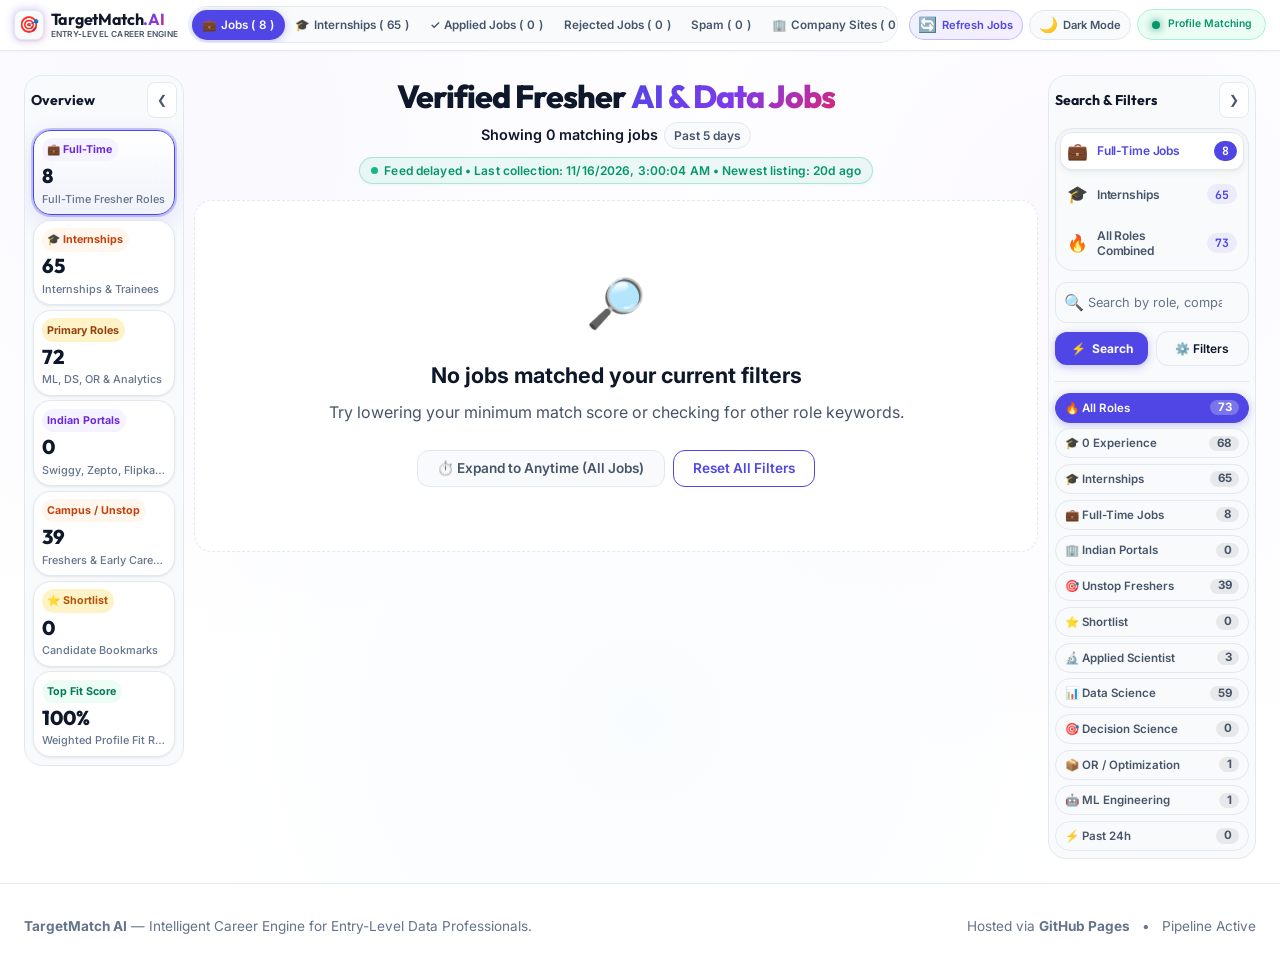
==== commit a40e6a03: "Use static feed on GitHub Pages Co-authored-by: Copilot <223556219+Copilot@users.noreply.github.com>" ====
--- a/docs/index.html
+++ b/docs/index.html
@@ -77,7 +77,7 @@
       </nav>
 
       <div class="nav-actions">
-        <button class="btn-nav-refresh" id="nav-refresh-btn" title="Instantly scan all live ATS boards and published feeds right now.">
+        <button class="btn-nav-refresh" id="nav-refresh-btn" title="Load the latest published feed. New listings sync automatically every few minutes.">
           <span class="refresh-spinner" id="nav-refresh-icon">🔄</span>
           <span id="nav-refresh-label">Refresh Jobs</span>
         </button>
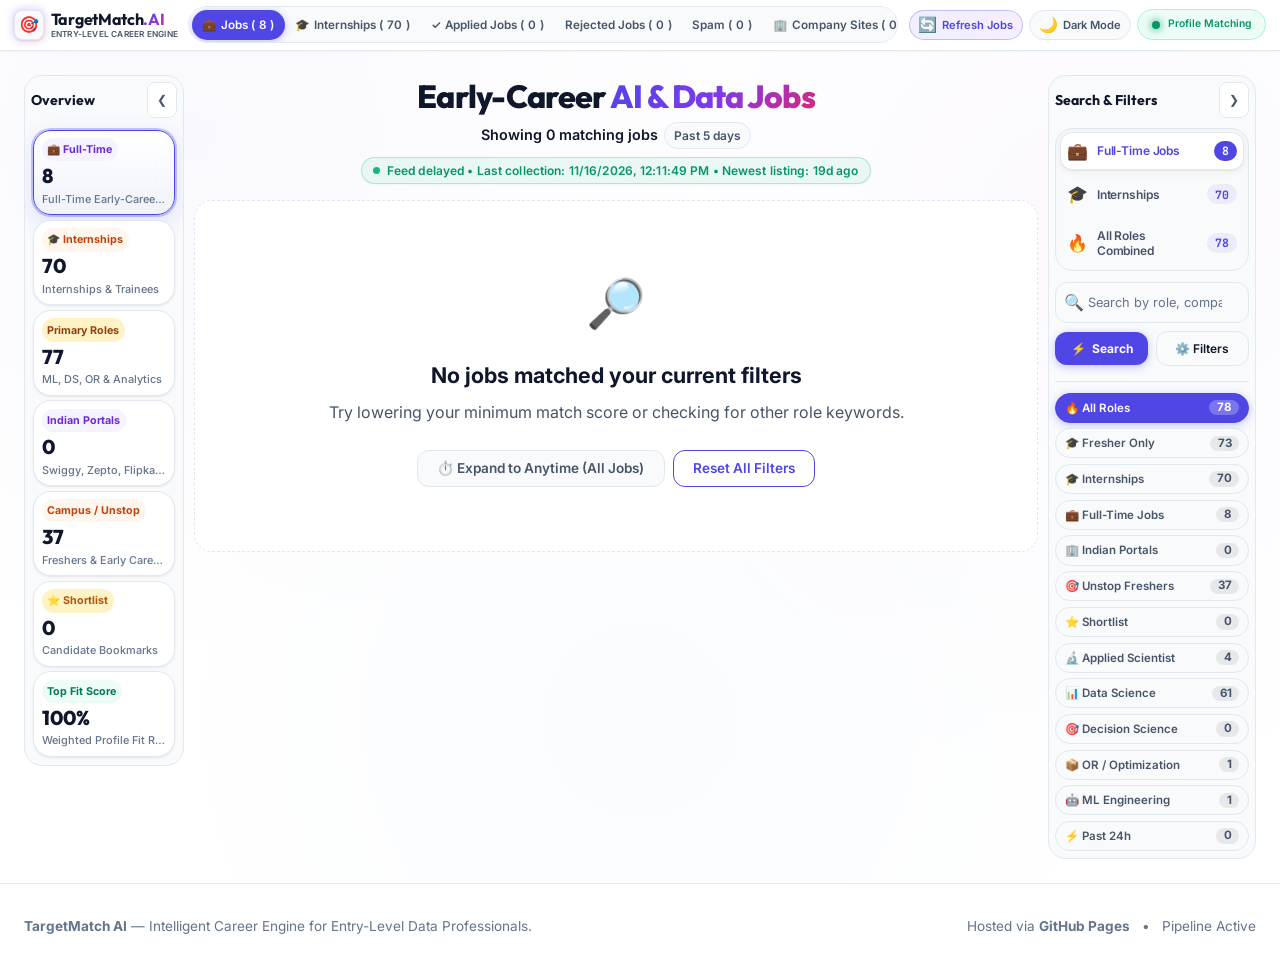
==== commit 24efbb46: "fix: allow early-career roles up to four years Co-authored-by: Copilot <223556219+Copilot@users.nore" ====
--- a/docs/index.html
+++ b/docs/index.html
@@ -111,7 +111,7 @@
             <span class="stat-icon">💼</span>
           </div>
           <div class="stat-value" id="stat-full-jobs-val">0</div>
-          <div class="stat-label">Full-Time Fresher Roles</div>
+          <div class="stat-label">Full-Time Early-Career Roles</div>
           <span class="stat-action-hint">Click to isolate</span>
         </button>
 
@@ -181,7 +181,7 @@
     <!-- Hero Section -->
     <section class="hero-section">
       <h1 class="hero-title">
-        Verified Fresher <span class="gradient-text">AI &amp; Data Jobs</span>
+        Early-Career <span class="gradient-text">AI &amp; Data Jobs</span>
       </h1>
       <div class="search-results-banner hero-results-summary" id="search-results-banner" aria-live="polite" aria-atomic="true">
         <div class="banner-headline-row">
@@ -276,7 +276,7 @@
 
         <!-- Live Direct Company Openings Grid -->
         <div class="company-sites-section-title">
-          <h3>⚡ Live Fresher Roles on Direct Company Sites (<span id="company-sites-live-count">0</span> Active)</h3>
+          <h3>⚡ Live Early-Career Roles on Direct Company Sites (<span id="company-sites-live-count">0</span> Active)</h3>
           <span class="section-subtitle">Employer job listings from the latest feed sync (Greenhouse, Lever, Ashby and SmartRecruiters)</span>
         </div>
         <div class="jobs-grid" id="company-sites-grid">
@@ -351,7 +351,7 @@
                 <th>Tier</th>
                 <th>Priority</th>
                 <th>Role Category</th>
-                <th>Target Roles (Entry-Level)</th>
+                <th>Target Roles (Early-Career)</th>
                 <th>Core Competencies</th>
                 <th>Weight</th>
               </tr>
@@ -365,13 +365,13 @@
         <div class="strategy-guidelines">
           <div class="guideline-card">
             <span class="guideline-icon">🛡️</span>
-            <h4>Strict Fresher (0–1 Yr) Gate</h4>
-            <p>Titles containing <code>senior</code>, <code>staff</code>, <code>lead</code>, <code>director</code>, <code>principal</code>, or requiring &ge;2 years experience are rejected immediately.</p>
+            <h4>Early-Career Experience Range</h4>
+            <p>Roles with unspecified experience or requirements up to 4 years are eligible. Senior, staff, lead, director, and principal roles remain excluded.</p>
           </div>
           <div class="guideline-card">
             <span class="guideline-icon">🌐</span>
             <h4>Multi-Platform Postings</h4>
-            <p>Ingests and verifies fresher job postings directly from LinkedIn, Naukri, Indeed, and top-tier direct ATS platforms.</p>
+            <p>Ingests and verifies early-career job postings directly from LinkedIn, Naukri, Indeed, and top-tier direct ATS platforms.</p>
           </div>
           <div class="guideline-card">
             <span class="guideline-icon">🎯</span>
@@ -537,7 +537,7 @@
             <h2 class="section-title">Fetch Jobs Posted by Individuals in Public Messages</h2>
             <p class="section-desc">
               Directly fetch, parse, and evaluate informal hiring announcements published by individuals (hiring managers, founders, tech leads) in public LinkedIn feed messages.
-              Checks strict fresher seniority gates (&le; 1 year exp), calculates multi-tier match score, and generates a personalized cold recruiter outreach pitch.
+              Checks seniority exclusions and the 4-year experience cap, calculates a multi-tier match score, and generates a personalized recruiter outreach pitch.
             </p>
           </div>
         </div>
@@ -682,7 +682,7 @@
               <div class="eval-meta-grid">
                 <div class="eval-meta-item">
                   <span class="eval-meta-label">Seniority / Gate:</span>
-                  <span class="eval-meta-val" id="eval-fresher-status">✓ Fresher (0-1 Yr) Eligible</span>
+                  <span class="eval-meta-val" id="eval-fresher-status">✓ Early Career (up to 4 Yrs) Eligible</span>
                 </div>
                 <div class="eval-meta-item">
                   <span class="eval-meta-label">Category:</span>
@@ -811,29 +811,29 @@
               </div>
             </div>
             <div class="channel-links-grid" id="cat-general-india">
-              <a href="https://www.linkedin.com/jobs/search/?keywords=Data+Scientist&location=India&f_TPR=r86400&f_E=1%2C2" target="_blank" rel="noopener noreferrer" class="channel-chip" data-platform="linkedin">
+              <a href="https://www.linkedin.com/jobs/search/?keywords=Data+Scientist&location=India&f_TPR=r86400&f_E=1%2C2%2C3" target="_blank" rel="noopener noreferrer" class="channel-chip" data-platform="linkedin">
                 <span class="chip-brand">💼 LinkedIn India</span>
-                <span class="chip-tag">Past 24h • 0-1 Yr</span>
-              </a>
-              <a href="https://www.naukri.com/data-scientist-jobs-in-india?experience=0" target="_blank" rel="noopener noreferrer" class="channel-chip" data-platform="naukri">
+                <span class="chip-tag">Past 24h • Early Career</span>
+              </a>
+              <a href="https://www.naukri.com/data-scientist-jobs-in-india" target="_blank" rel="noopener noreferrer" class="channel-chip" data-platform="naukri">
                 <span class="chip-brand">🔷 Naukri</span>
-                <span class="chip-tag">0 Years • Freshers</span>
-              </a>
-              <a href="https://in.indeed.com/jobs?q=Data+Scientist&l=India&fromage=1&explvl=entry_level" target="_blank" rel="noopener noreferrer" class="channel-chip" data-platform="indeed">
+                <span class="chip-tag">Early Career</span>
+              </a>
+              <a href="https://in.indeed.com/jobs?q=Data+Scientist&l=India&fromage=1" target="_blank" rel="noopener noreferrer" class="channel-chip" data-platform="indeed">
                 <span class="chip-brand">🎯 Indeed India</span>
                 <span class="chip-tag">Entry Level</span>
               </a>
-              <a href="https://www.foundit.in/srp/results?query=Data+Scientist&locations=India&experience=0" target="_blank" rel="noopener noreferrer" class="channel-chip" data-platform="foundit">
+              <a href="https://www.foundit.in/srp/results?query=Data+Scientist&locations=India" target="_blank" rel="noopener noreferrer" class="channel-chip" data-platform="foundit">
                 <span class="chip-brand">⚡ Foundit (ex-Monster)</span>
                 <span class="chip-tag">0 Yrs Exp</span>
               </a>
-              <a href="https://www.glassdoor.co.in/Job/india-data-scientist-jobs-SRCH_IL.0,5_IN115.htm?fromAge=1&seniorityType=entrylevel" target="_blank" rel="noopener noreferrer" class="channel-chip" data-platform="glassdoor">
+              <a href="https://www.glassdoor.co.in/Job/india-data-scientist-jobs-SRCH_IL.0,5_IN115.htm?fromAge=1" target="_blank" rel="noopener noreferrer" class="channel-chip" data-platform="glassdoor">
                 <span class="chip-brand">🚪 Glassdoor India</span>
                 <span class="chip-tag">Verified Fresh</span>
               </a>
-              <a href="https://www.shine.com/job-search/data-scientist-jobs-in-india?experience=0" target="_blank" rel="noopener noreferrer" class="channel-chip" data-platform="shine">
+              <a href="https://www.shine.com/job-search/data-scientist-jobs-in-india" target="_blank" rel="noopener noreferrer" class="channel-chip" data-platform="shine">
                 <span class="chip-brand">✨ Shine</span>
-                <span class="chip-tag">Freshers</span>
+                <span class="chip-tag">Early Career</span>
               </a>
               <a href="https://www.timesjobs.com/candidate/job-search.html?searchType=personalizedSearch&from=submit&txtKeywords=Data+Scientist&cboWorkExp1=0" target="_blank" rel="noopener noreferrer" class="channel-chip" data-platform="timesjobs">
                 <span class="chip-brand">📰 TimesJobs</span>
@@ -856,15 +856,15 @@
                 <span class="chip-brand">✌️ Wellfound (AngelList)</span>
                 <span class="chip-tag">Startups</span>
               </a>
-              <a href="https://www.instahyre.com/jobs-search?search=Data+Scientist&experience=0" target="_blank" rel="noopener noreferrer" class="channel-chip" data-platform="instahyre">
+              <a href="https://www.instahyre.com/jobs-search?search=Data+Scientist" target="_blank" rel="noopener noreferrer" class="channel-chip" data-platform="instahyre">
                 <span class="chip-brand">⚡ Instahyre</span>
                 <span class="chip-tag">Top Tech</span>
               </a>
-              <a href="https://cutshort.io/jobs?query=Data+Scientist&experience=0" target="_blank" rel="noopener noreferrer" class="channel-chip" data-platform="cutshort">
+              <a href="https://cutshort.io/jobs?query=Data+Scientist" target="_blank" rel="noopener noreferrer" class="channel-chip" data-platform="cutshort">
                 <span class="chip-brand">✂️ Cutshort</span>
-                <span class="chip-tag">0-1 Yr</span>
-              </a>
-              <a href="https://www.hirist.tech/search?keyword=Data+Scientist&exp=0-1" target="_blank" rel="noopener noreferrer" class="channel-chip" data-platform="hirist">
+                <span class="chip-tag">0-4 Yrs</span>
+              </a>
+              <a href="https://www.hirist.tech/search?keyword=Data+Scientist&exp=0-4" target="_blank" rel="noopener noreferrer" class="channel-chip" data-platform="hirist">
                 <span class="chip-brand">💻 Hirist</span>
                 <span class="chip-tag">Tech Jobs</span>
               </a>
@@ -897,9 +897,9 @@
                 <span class="chip-brand">🌱 LetsIntern</span>
                 <span class="chip-tag">Internships</span>
               </a>
-              <a href="https://apna.co/jobs?q=Data+Scientist&experience=0" target="_blank" rel="noopener noreferrer" class="channel-chip" data-platform="apna">
+              <a href="https://apna.co/jobs?q=Data+Scientist" target="_blank" rel="noopener noreferrer" class="channel-chip" data-platform="apna">
                 <span class="chip-brand">📱 Apna</span>
-                <span class="chip-tag">Freshers</span>
+                <span class="chip-tag">Early Career</span>
               </a>
             </div>
           </div>
@@ -1091,8 +1091,8 @@
           <button class="quick-pill active" data-filter-type="all">
             🔥 All Roles <span class="pill-count" id="count-all">0</span>
           </button>
-          <button class="quick-pill pill-zero-exp" data-filter-type="zero-exp" id="pill-zero-exp" title="Filter strictly for 0 experience / freshers & interns">
-            🎓 0 Experience <span class="pill-count" id="count-zero-exp">0</span>
+          <button class="quick-pill pill-zero-exp" data-filter-type="zero-exp" id="pill-zero-exp" title="Optional filter for jobs requiring no prior experience">
+            🎓 Fresher Only <span class="pill-count" id="count-zero-exp">0</span>
           </button>
           <button class="quick-pill pill-intern" data-filter-type="internships" id="pill-internships" title="Filter internships, traineeships & apprenticeships only">
             🎓 Internships <span class="pill-count" id="count-internships">0</span>
@@ -1315,7 +1315,7 @@
         <button type="button" class="btn btn-secondary btn-mark-applied" id="modal-mark-applied">✓ Mark as Applied</button>
         <button type="button" class="btn btn-secondary btn-scam-job" id="modal-scam-job">Scam</button>
         <a href="#" target="_blank" rel="noopener noreferrer" class="btn btn-primary btn-linkedin" id="modal-apply-linkedin">
-          <span>💼 Apply on LinkedIn (Past 24h & Fresher) ↗</span>
+          <span>💼 Apply on LinkedIn (Past 24h & Early Career) ↗</span>
         </a>
         <a href="#" target="_blank" rel="noopener noreferrer" class="btn btn-secondary btn-naukri-link" id="modal-apply-google">
           <span>🔷 Apply on Naukri (0 Yrs Exp) ↗</span>
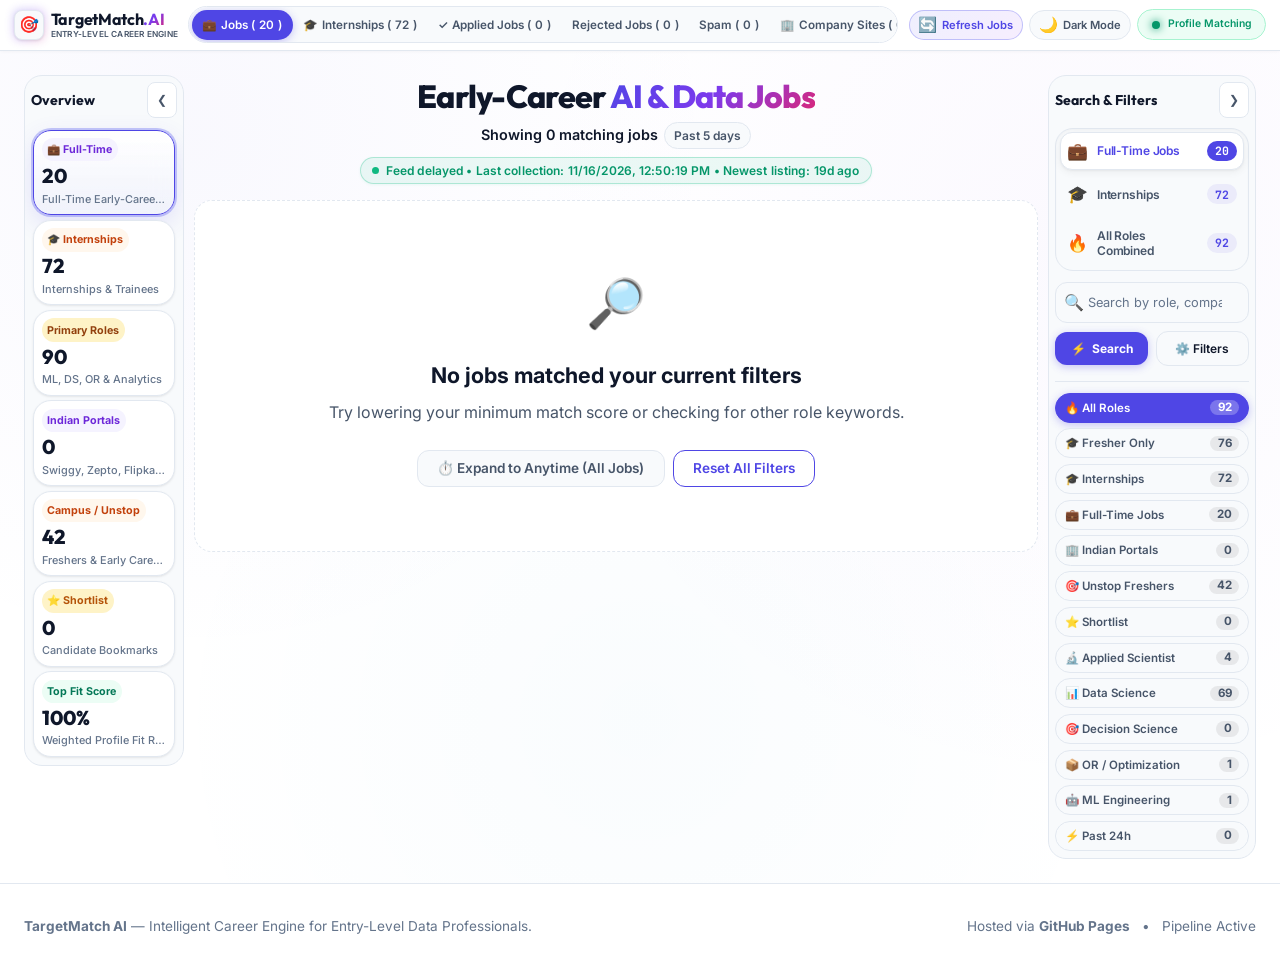
==== commit 8cf8b0ac: "docs: clarify early-career dashboard copy Co-authored-by: Copilot <223556219+Copilot@users.noreply.g" ====
--- a/docs/index.html
+++ b/docs/index.html
@@ -253,7 +253,7 @@
             </div>
             <h2 class="section-title">Matching Jobs on Company Sites</h2>
             <p class="section-desc">
-              Specific data, AI, research and analytics openings matching your fresher profile. Each application link opens the individual employer job listing. Only matching requisitions are shown; unavailable feeds may return no results.
+              Specific data, AI, research and analytics openings matching your early-career profile. Each application link opens the individual employer job listing. Only matching requisitions are shown; unavailable feeds may return no results.
             </p>
           </div>
         </div>
@@ -340,7 +340,7 @@
         <div class="section-header">
           <div>
             <h2 class="section-title">9-Tier Role Mapping & Application Strategy</h2>
-            <p class="section-desc">Your curated career strategy for targeting entry-level positions across high-impact data domains.</p>
+            <p class="section-desc">Your curated career strategy for targeting early-career roles across high-impact data domains.</p>
           </div>
         </div>
 
@@ -1052,7 +1052,7 @@
       <div class="search-command-deck" id="search-command-deck">
         <!-- Prominent Role Type Separation Switch -->
         <div class="role-type-segmented-control" id="role-type-segmented-control" role="tablist" aria-orientation="vertical" aria-label="Separate Jobs from Internships">
-          <button class="type-segment-btn active" data-role-type="jobs" id="btn-type-jobs" role="tab" aria-selected="true" title="Full-time entry-level positions only">
+          <button class="type-segment-btn active" data-role-type="jobs" id="btn-type-jobs" role="tab" aria-selected="true" title="Full-time roles only">
             <span class="segment-icon">💼</span>
             <span class="segment-title">Full-Time Jobs</span>
             <span class="segment-badge" id="segment-count-jobs">0</span>
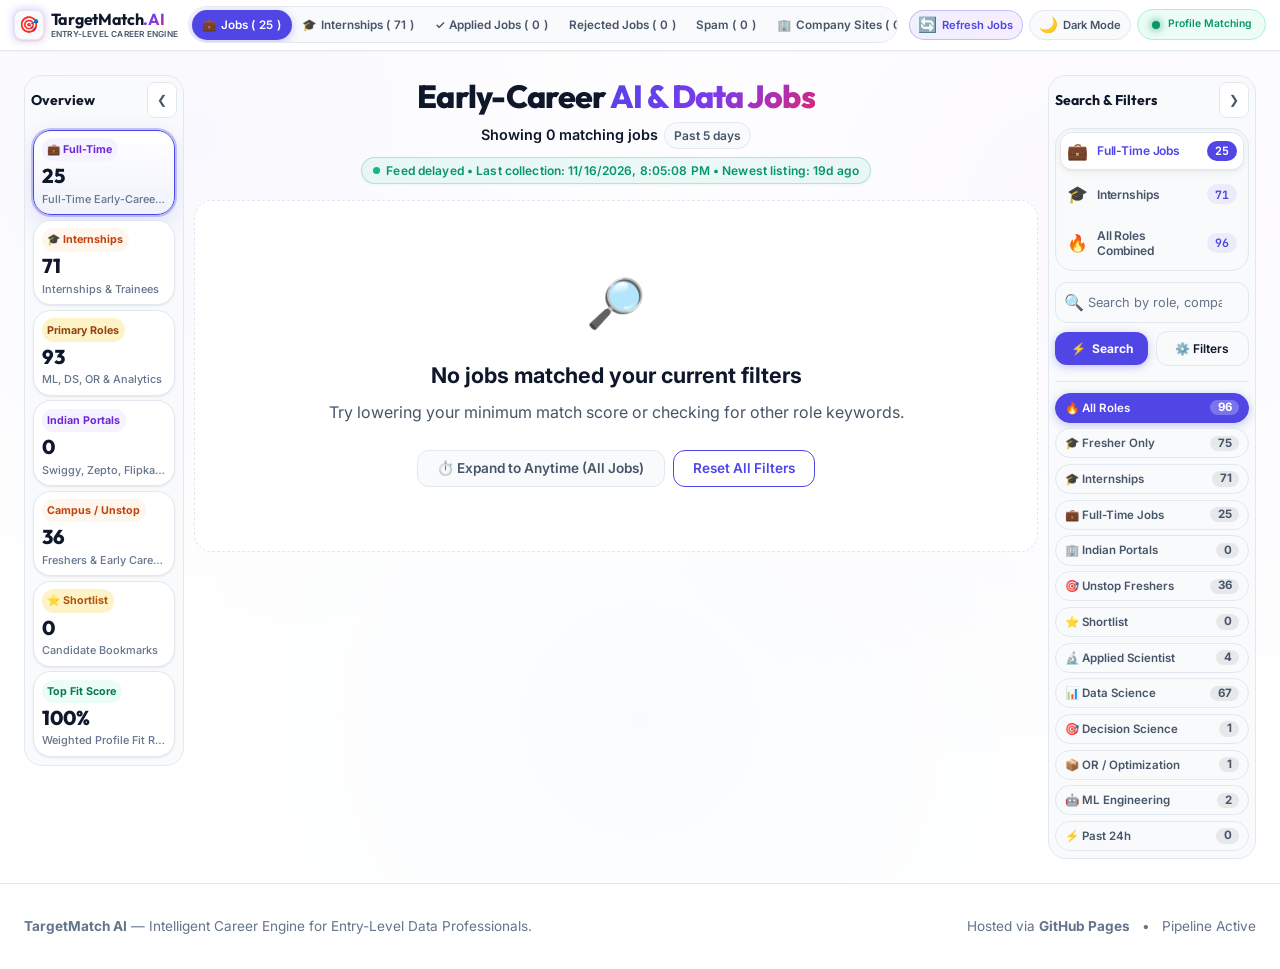
==== commit 23c702ab: "Prioritize fresher jobs and widen tier coverage Co-authored-by: Copilot <223556219+Copilot@users.nor" ====
--- a/docs/index.html
+++ b/docs/index.html
@@ -1209,7 +1209,8 @@
             <div class="drawer-group">
               <label for="sort-select">Sort Feed By</label>
               <select id="sort-select">
-                <option value="latest" selected>⚡ Newest to Oldest</option>
+                <option value="fresher-first" selected>🎓 Fresher / Zero Experience First</option>
+                <option value="latest">⚡ Newest to Oldest</option>
                 <option value="score-desc">⭐ Highest Fit Score</option>
                 <option value="tier-asc">🥇 Priority Tier (1 to 9)</option>
                 <option value="company-asc">🏢 Company Name (A–Z)</option>
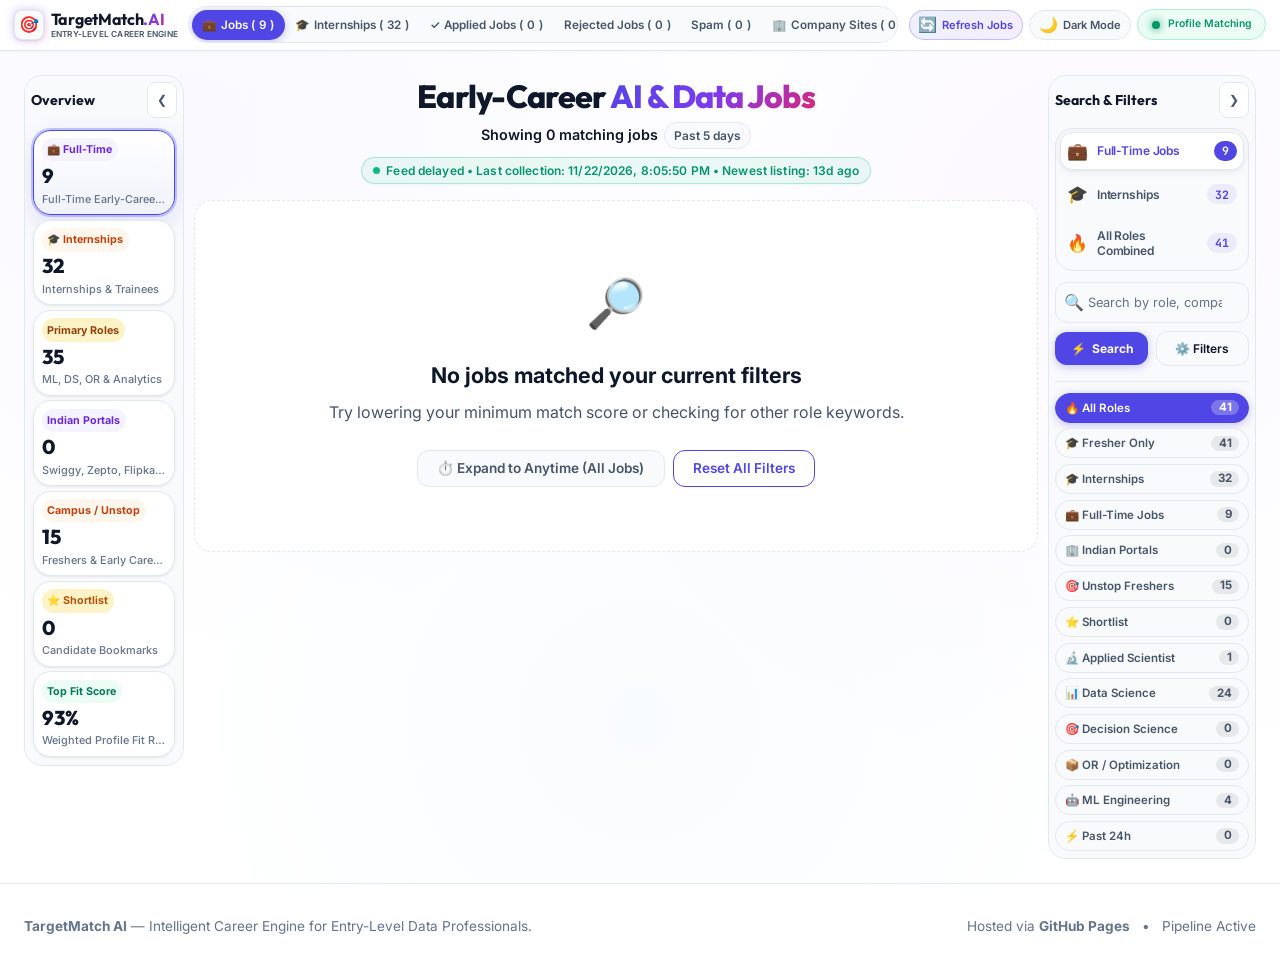
==== commit e9a688a4: "fix: align Pages UI with fresher 0-2 eligibility Co-authored-by: Copilot <223556219+Copilot@users.no" ====
--- a/docs/index.html
+++ b/docs/index.html
@@ -365,8 +365,8 @@
         <div class="strategy-guidelines">
           <div class="guideline-card">
             <span class="guideline-icon">🛡️</span>
-            <h4>Early-Career Experience Range</h4>
-            <p>Roles with unspecified experience or requirements up to 4 years are eligible. Senior, staff, lead, director, and principal roles remain excluded.</p>
+            <h4>Fresher Experience Requirements</h4>
+            <p>Listings must explicitly indicate fresher eligibility and allow 0 years of experience. Requirements may extend up to 2 years only when the minimum is 0; positive minimums and ranges above 2 years are excluded.</p>
           </div>
           <div class="guideline-card">
             <span class="guideline-icon">🌐</span>
@@ -409,7 +409,7 @@
         <div class="section-header">
           <div>
             <h2 class="section-title">Interactive Job Match Simulator</h2>
-            <p class="section-desc">Paste any job title, role category, and skills to test the client-side scoring engine in real time.</p>
+            <p class="section-desc">Test roles against your profile: an explicit fresher signal, a zero-year minimum, and a maximum experience of two years are required.</p>
           </div>
         </div>
 
@@ -418,7 +418,7 @@
             <div class="form-row">
               <div class="form-group">
                 <label for="test-title">Job Title <span class="req">*</span></label>
-                <input type="text" id="test-title" placeholder="e.g. Junior Applied Scientist" required>
+                <input type="text" id="test-title" placeholder="e.g. Fresher Applied Scientist" required>
               </div>
               <div class="form-group">
                 <label for="test-company">Company</label>
@@ -447,8 +447,9 @@
                 <label for="test-seniority">Seniority / Level</label>
                 <select id="test-seniority">
                   <option value="junior">Junior (Entry-Level)</option>
-                  <option value="fresher">Fresher / Graduate</option>
+                  <option value="fresher" selected>Fresher / Graduate</option>
                   <option value="intern">Intern / Internship</option>
+                  <option value="trainee">Trainee / Apprentice</option>
                   <option value="associate">Associate</option>
                   <option value="mid">Mid-Level</option>
                   <option value="senior">Senior (Exclusion Test)</option>
@@ -459,8 +460,13 @@
 
             <div class="form-row">
               <div class="form-group">
-                <label for="test-exp">Years of Experience Required</label>
-                <input type="number" id="test-exp" value="0" min="0" max="10">
+                <label for="test-exp">Experience range (minimum to maximum years)</label>
+                <div style="display:flex; align-items:center; gap:0.5rem;">
+                  <input type="number" id="test-exp" aria-label="Minimum experience required" value="0" min="0" max="2" step="1">
+                  <span>to</span>
+                  <input type="number" id="test-max-exp" aria-label="Maximum experience allowed" value="2" min="0" max="2" step="1">
+                </div>
+                <span class="form-hint">The minimum must be 0; the maximum may be up to 2 years.</span>
               </div>
               <div class="form-group">
                 <label for="test-location">Location</label>
@@ -682,7 +688,7 @@
               <div class="eval-meta-grid">
                 <div class="eval-meta-item">
                   <span class="eval-meta-label">Seniority / Gate:</span>
-                  <span class="eval-meta-val" id="eval-fresher-status">✓ Early Career (up to 4 Yrs) Eligible</span>
+                  <span class="eval-meta-val" id="eval-fresher-status">Requires a fresher signal and 0–2 years of experience</span>
                 </div>
                 <div class="eval-meta-item">
                   <span class="eval-meta-label">Category:</span>
@@ -724,7 +730,7 @@
               </div>
 
               <div class="eval-actions">
-                <button class="btn btn-primary" id="linkedin-save-job-btn">
+                <button class="btn btn-primary" id="linkedin-save-job-btn" disabled>
                   <span>📥 Save to My Matched Jobs</span>
                 </button>
                 <a href="#" target="_blank" rel="noopener noreferrer" class="btn btn-secondary" id="eval-view-post-link">
@@ -862,9 +868,9 @@
               </a>
               <a href="https://cutshort.io/jobs?query=Data+Scientist" target="_blank" rel="noopener noreferrer" class="channel-chip" data-platform="cutshort">
                 <span class="chip-brand">✂️ Cutshort</span>
-                <span class="chip-tag">0-4 Yrs</span>
-              </a>
-              <a href="https://www.hirist.tech/search?keyword=Data+Scientist&exp=0-4" target="_blank" rel="noopener noreferrer" class="channel-chip" data-platform="hirist">
+                <span class="chip-tag">0-2 Yrs</span>
+              </a>
+              <a href="https://www.hirist.tech/search?keyword=Data+Scientist&exp=0-2" target="_blank" rel="noopener noreferrer" class="channel-chip" data-platform="hirist">
                 <span class="chip-brand">💻 Hirist</span>
                 <span class="chip-tag">Tech Jobs</span>
               </a>
@@ -1335,7 +1341,7 @@
   <div class="toast" id="toast">Details copied to clipboard!</div>
 
   <!-- Data & Logic Scripts -->
-  <script src="data.js?v=20261102_v14"></script>
-  <script src="app.js?v=20261115_exactlinks1"></script>
+  <script src="data.js?v=20261123_fresher02"></script>
+  <script src="app.js?v=20261123_fresher02"></script>
 </body>
 </html>
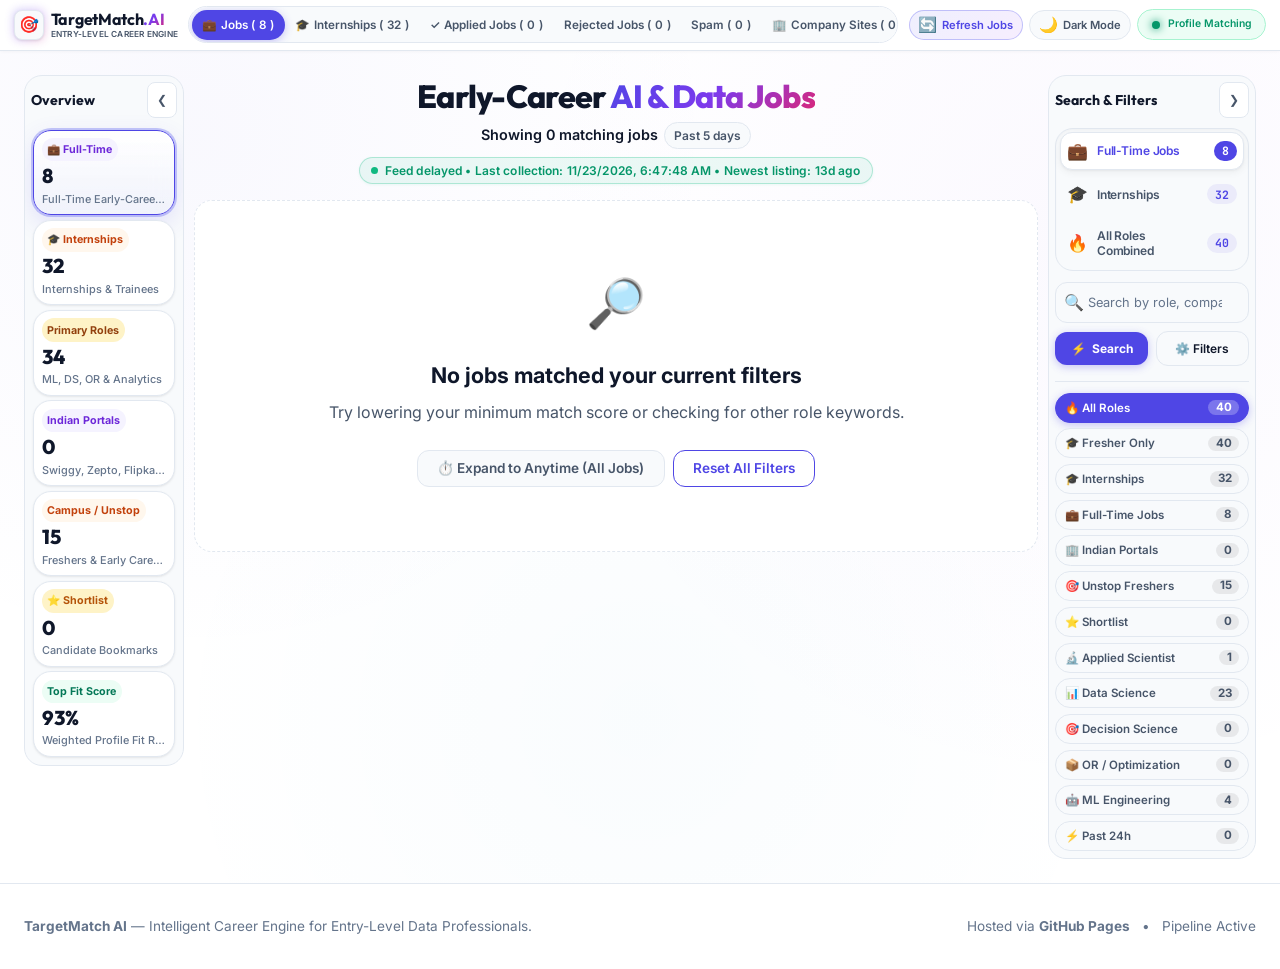
==== commit 018e3624: "Refresh job history empty-state script Co-authored-by: Copilot <223556219+Copilot@users.noreply.gith" ====
--- a/docs/index.html
+++ b/docs/index.html
@@ -1342,6 +1342,6 @@
 
   <!-- Data & Logic Scripts -->
   <script src="data.js?v=20261123_fresher02"></script>
-  <script src="app.js?v=20261123_fresher02"></script>
+  <script src="app.js?v=20261123_history_help01"></script>
 </body>
 </html>
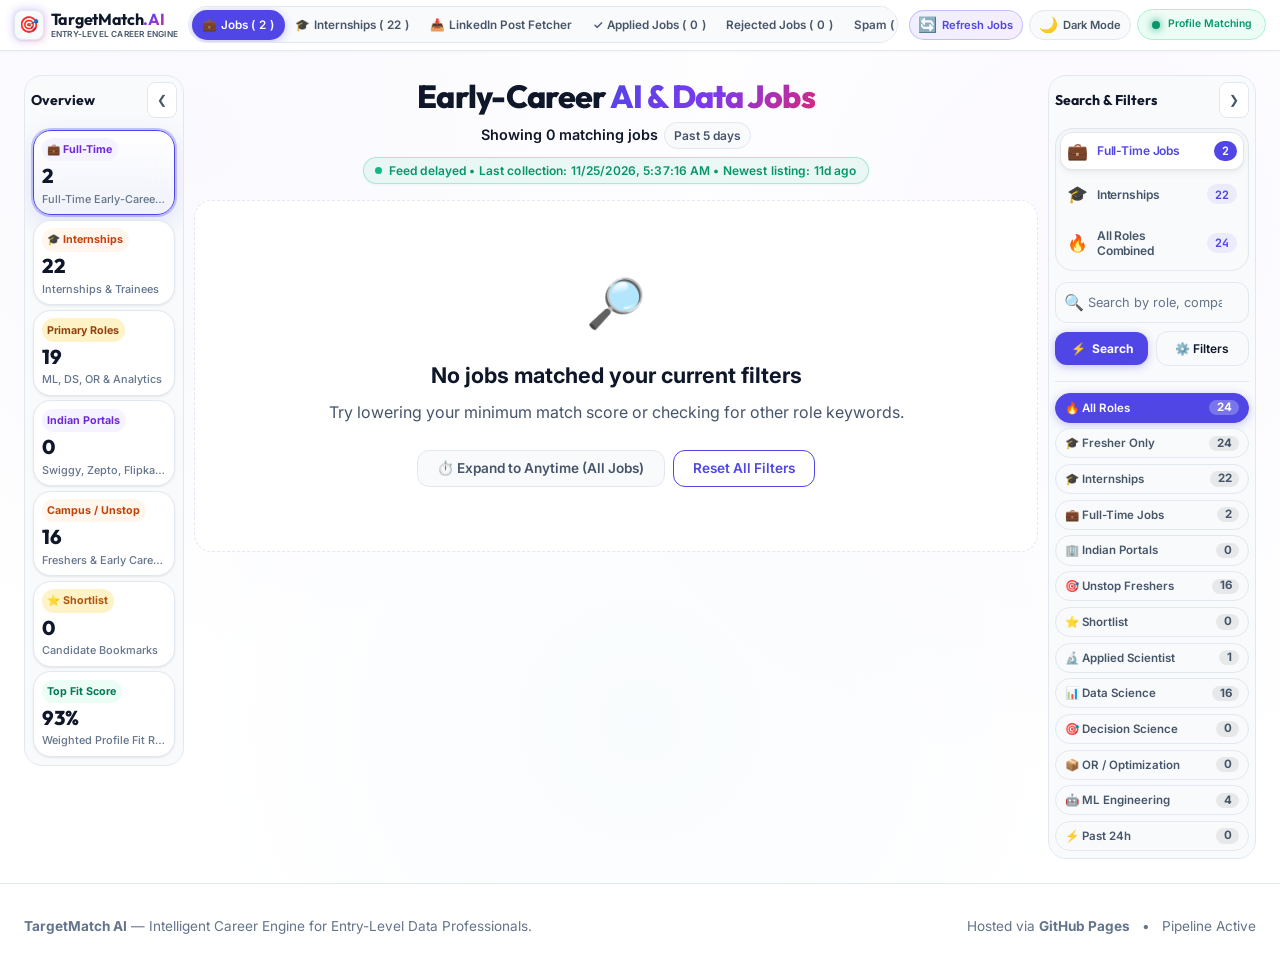
==== commit 99fee274: "Move LinkedIn Post Fetcher after internships Co-authored-by: Copilot <223556219+Copilot@users.norepl" ====
--- a/docs/index.html
+++ b/docs/index.html
@@ -47,6 +47,9 @@
         <button class="nav-tab" data-tab="internships" id="tab-btn-internships">
           <span class="tab-icon">🎓</span> Internships (<span id="nav-intern-count">0</span>)
         </button>
+        <button class="nav-tab" data-tab="linkedin" id="tab-btn-linkedin">
+          <span class="tab-icon">📥</span> LinkedIn Post Fetcher
+        </button>
         <button class="nav-tab" data-tab="applied" id="tab-btn-applied">
           <span class="tab-icon">✓</span> Applied Jobs (<span id="nav-applied-count">0</span>)
         </button>
@@ -67,9 +70,6 @@
         </button>
         <button class="nav-tab" data-tab="tester" id="tab-btn-tester">
           <span class="tab-icon">🧪</span> Live Job Scorer
-        </button>
-        <button class="nav-tab" data-tab="linkedin" id="tab-btn-linkedin">
-          <span class="tab-icon">📥</span> LinkedIn Post Fetcher
         </button>
         <button class="nav-tab" data-tab="channels" id="tab-btn-channels">
           <span class="tab-icon">🌐</span> Career Channels
